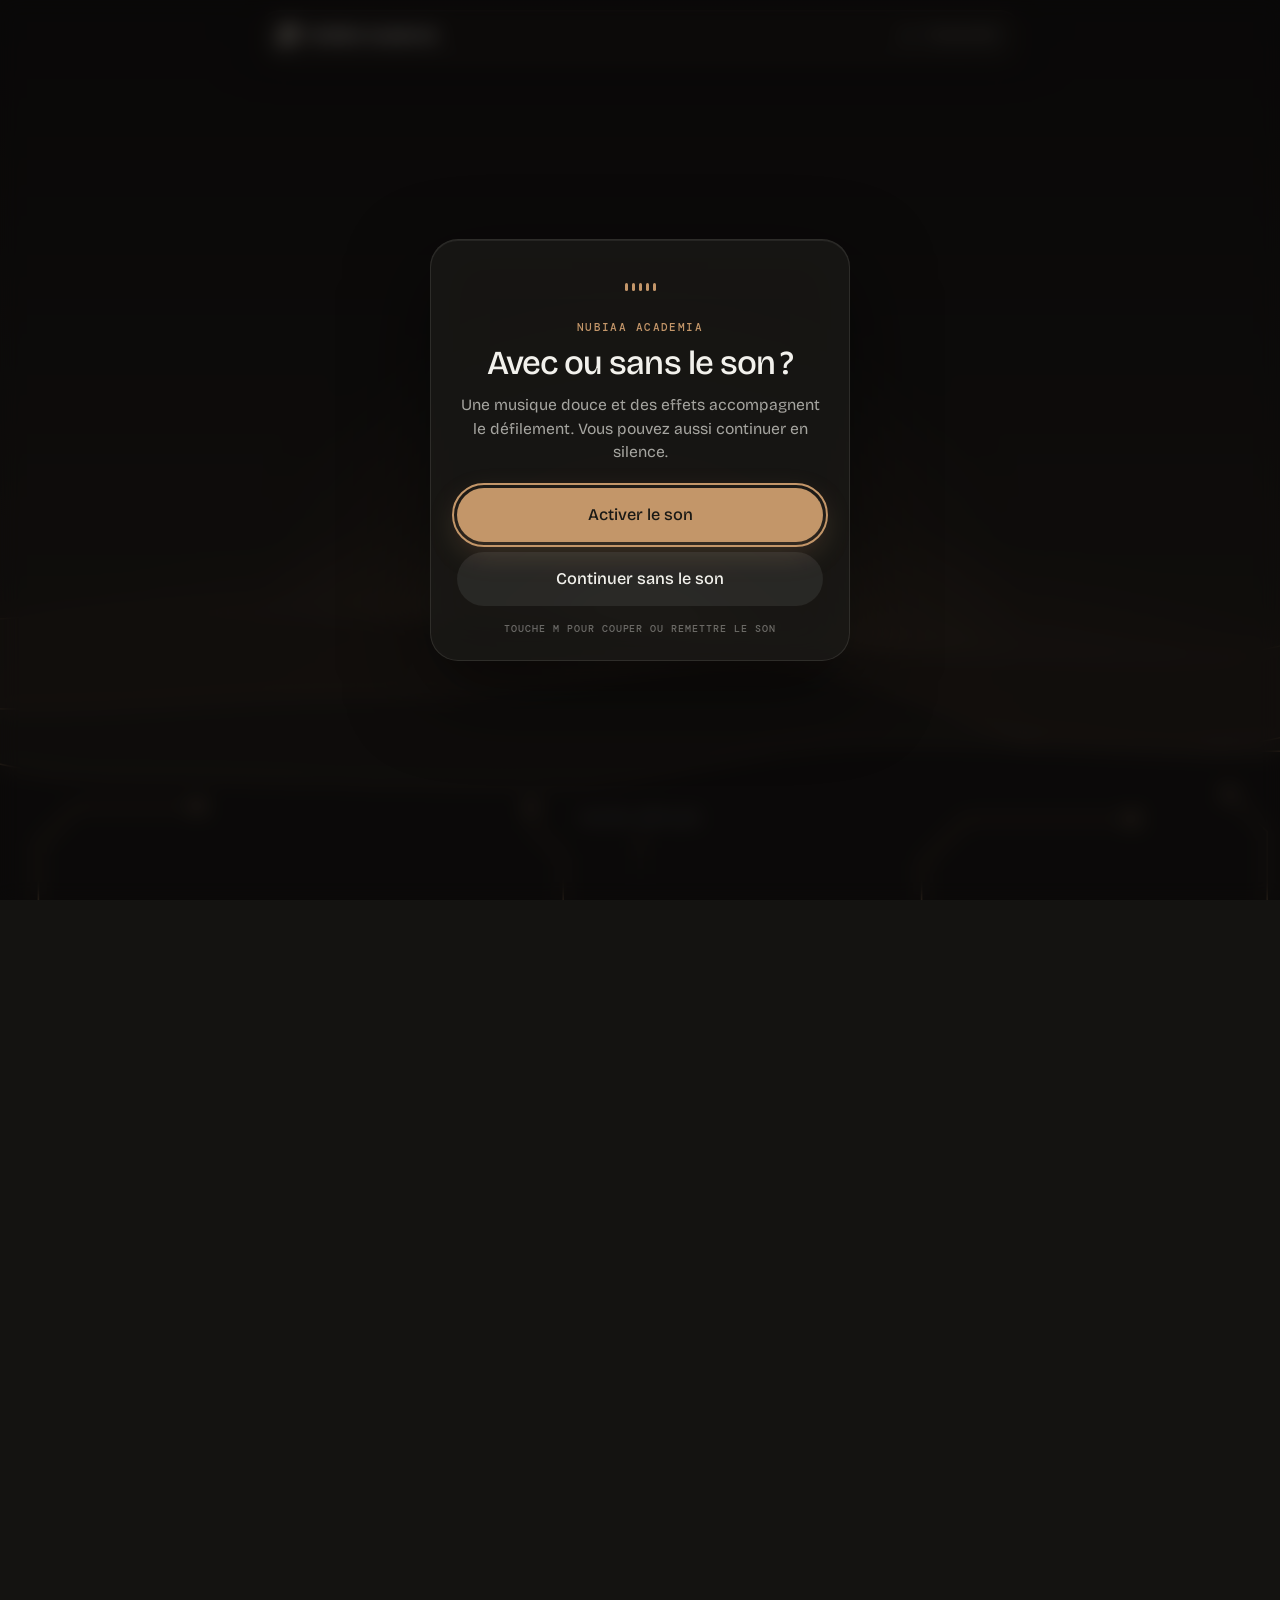
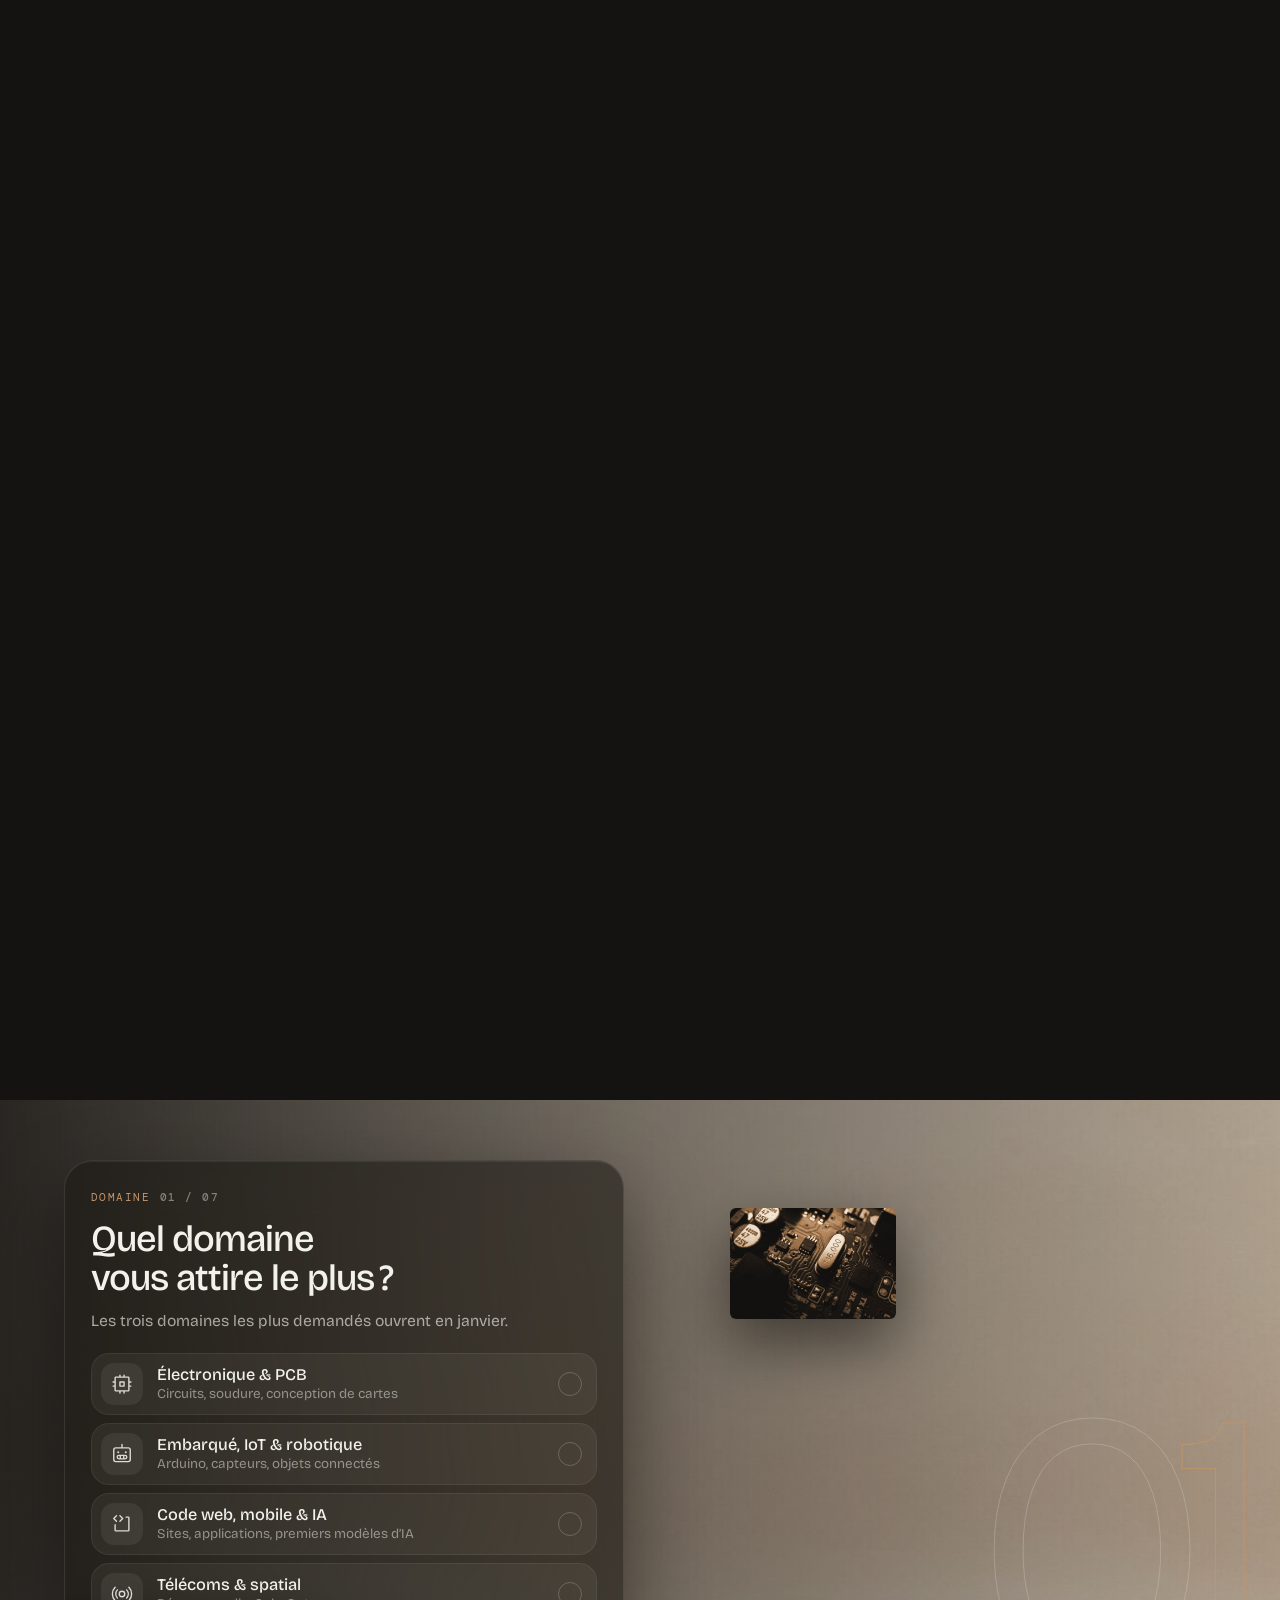
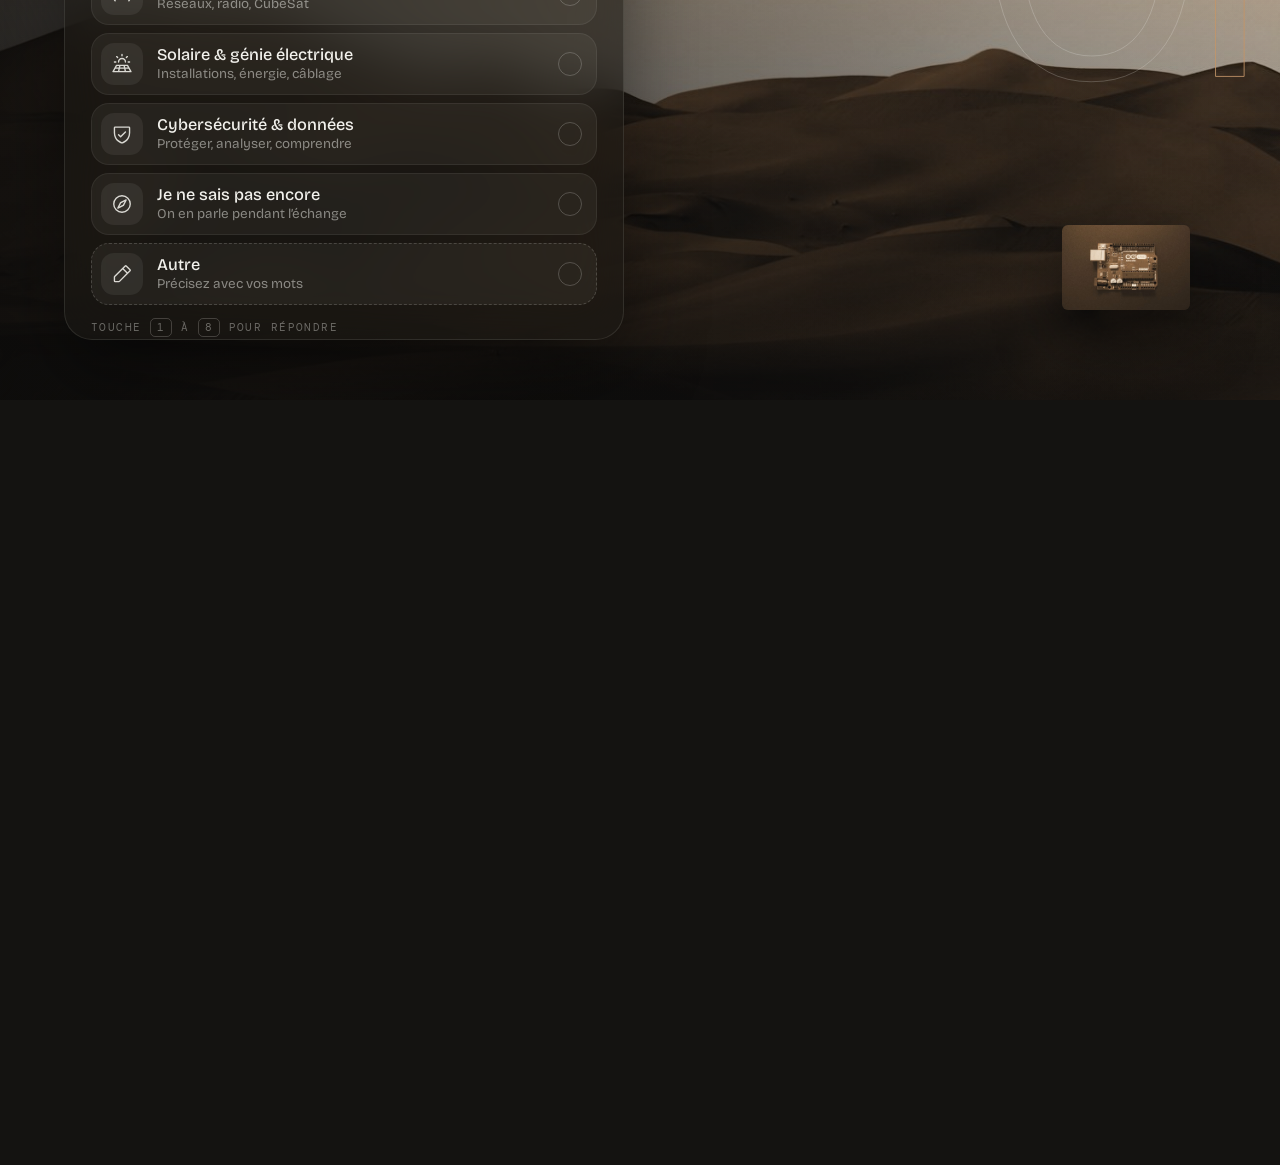
==== index.html @ af468f1f "Site NUBIAA Academia : questionnaire d'inscription et page programme Questionnaire au scroll (7 ques" ====
<!DOCTYPE html>
<html lang="fr">
<head>
  <meta charset="UTF-8">
  <meta name="viewport" content="width=device-width, initial-scale=1.0, viewport-fit=cover">
  <title>NUBIAA Academia · Questionnaire d’inscription</title>
  <meta name="description" content="Sept questions, deux minutes : préparez votre premier échange avec Stella et réservez votre place dans la cohorte pilote de NUBIAA Academia.">
  <meta name="theme-color" content="#141311">
  <link rel="icon" href="favicon.png">
  <link rel="apple-touch-icon" href="apple-touch-icon.png">
  <link rel="preconnect" href="https://fonts.googleapis.com">
  <link rel="preconnect" href="https://fonts.gstatic.com" crossorigin>
  <link href="https://fonts.googleapis.com/css2?family=Bricolage+Grotesque:opsz,wght@12..96,300;12..96,400;12..96,500;12..96,600&family=DM+Mono:wght@400;500&display=swap" rel="stylesheet">
  <link rel="preload" as="image" href="images/hero.jpg">
  <link rel="stylesheet" href="questionnaire.css">
</head>
<body>

  <!-- Barre translucide : marque, avancement -->
  <header class="bar" id="bar">
    <a class="brand" href="#ouverture" data-top aria-label="NUBIAA Academia, revenir au début">
      <img src="images/mark-creme.png" alt="" width="22" height="22">
      <span>NUBIAA Academia</span>
    </a>
    <p class="count mono" id="count" aria-live="polite"></p>
    <div class="bar-right"><a class="bar-link mono" href="presentation.html">Le programme</a></div>
    <div class="progress" role="progressbar" aria-label="Questions répondues" aria-valuemin="0" aria-valuemax="7" aria-valuenow="0"><i id="progressFill"></i></div>
  </header>

  <main id="flow">

    <!-- ─── OUVERTURE : l'image naît entre les mots puis prend tout l'écran ─── -->
    <section class="scene hero" id="ouverture">
      <div class="pin">
        <div class="sky"></div>
        <div class="sun" id="sun"></div>
        <svg class="dune far" id="duneFar" preserveAspectRatio="xMidYMax slice" aria-hidden="true"></svg>
        <svg class="dune mid" id="duneMid" preserveAspectRatio="xMidYMax slice" aria-hidden="true"></svg>
        <svg class="dune near" id="duneNear" preserveAspectRatio="xMidYMax slice" aria-hidden="true"></svg>

        <div class="cloud" id="cloud" aria-hidden="true">
          <figure style="--x:8%;  --y:16%; --w:150px" data-d="0.9"><img src="images/tr-01.jpg" alt=""></figure>
          <figure style="--x:26%; --y:6%;  --w:110px" data-d="1.3"><img src="images/tr-03.jpg" alt=""></figure>
          <figure style="--x:72%; --y:9%;  --w:170px" data-d="0.7"><img src="images/tr-09.jpg" alt=""></figure>
          <figure style="--x:90%; --y:30%; --w:120px" data-d="1.1"><img src="images/fl-05.jpg" alt=""></figure>
          <figure style="--x:4%;  --y:58%; --w:126px" data-d="1.2"><img src="images/fl-07.jpg" alt=""></figure>
          <figure style="--x:20%; --y:78%; --w:176px" data-d="0.8"><img src="images/tr-13.jpg" alt=""></figure>
          <figure style="--x:76%; --y:74%; --w:150px" data-d="1.0"><img src="images/tr-19.jpg" alt=""></figure>
          <figure style="--x:93%; --y:64%; --w:104px" data-d="1.4"><img src="images/tr-11.jpg" alt=""></figure>
        </div>

        <!-- l'image plein écran, découpée au départ à la taille du trou entre les mots -->
        <div class="full" id="full" aria-hidden="true">
          <img src="images/hero.jpg" alt="">
          <div class="full-veil"></div>
        </div>

        <div class="hero-copy" id="heroCopy">
          <p class="kicker mono" id="heroKicker">NUBIAA Academia · Inscriptions · Cohorte pilote 2027</p>
          <h1 class="hero-title">
            <span class="l1" id="heroL1">Votre premier prototype</span>
            <span class="l2"><span class="w" id="heroA">commence</span><span class="hole" id="hole"></span><span class="w" id="heroB">ici.</span></span>
          </h1>
        </div>

        <div class="intro" id="intro">
          <p class="kicker mono">Le questionnaire</p>
          <h2 class="intro-title" id="introTitle">Sept questions, deux minutes.</h2>
          <p class="intro-text" id="introText">Stella lit chaque réponse, puis vous appelle 20 minutes pour préparer votre entrée dans la cohorte. L’échange est gratuit.</p>
          <button class="btn primary" type="button" id="startBtn">Commencer</button>
        </div>

        <p class="cue mono" id="cue"><span>Faites défiler</span><i></i></p>
      </div>
    </section>

    <!-- les scènes du questionnaire sont construites par questionnaire.js -->

  </main>

  <noscript><p class="noscript">Ce questionnaire a besoin de JavaScript. Vous pouvez aussi écrire à Stella sur Instagram : @nubiaa.minds.</p></noscript>

  <script src="sound.js"></script>
  <script src="questionnaire.js"></script>
</body>
</html>
---- questionnaire.css ----
/* ═══════════════════════════════════════════════════════════
   NUBIAA Academia — le questionnaire au scroll
   Chaque scène est épinglée (sticky) ; questionnaire.js lit la
   position de chaque scène et pose les transformations. Ici :
   la mise en page, la matière et les états.
   ═══════════════════════════════════════════════════════════ */

:root {
  --bone: #141311;
  --ink-rgb: 242, 241, 236;
  --ink: #f2f1ec;
  --bronze: #c39669;
  --bronze-rgb: 195, 150, 105;
  --on-bronze: #1a1915;
  --danger: #e59a86;

  --glass: rgba(26, 25, 22, 0.58);
  --glass-edge: rgba(var(--ink-rgb), 0.1);
  --row: rgba(var(--ink-rgb), 0.05);
  --row-hover: rgba(var(--ink-rgb), 0.085);
  --hair: rgba(var(--ink-rgb), 0.1);

  --sans: 'Bricolage Grotesque', system-ui, sans-serif;
  --mono: 'DM Mono', ui-monospace, monospace;
  --gutter: clamp(16px, 5vw, 72px);
  --vh: 1vh;
}
@supports (height: 1svh) { :root { --vh: 1svh; } }

* { box-sizing: border-box; margin: 0; padding: 0; }
html { -webkit-text-size-adjust: 100%; scroll-behavior: auto; }
body {
  background: var(--bone);
  color: var(--ink);
  font-family: var(--sans);
  font-optical-sizing: auto;
  font-size: 1rem;
  line-height: 1.5;
  -webkit-font-smoothing: antialiased;
  overflow-x: clip;
}
button, input { font: inherit; color: inherit; }
button { background: none; border: 0; cursor: pointer; -webkit-tap-highlight-color: transparent; }
a { color: inherit; -webkit-tap-highlight-color: transparent; }
img { display: block; }
.mono, .kicker { font-family: var(--mono); font-size: 0.6875rem; letter-spacing: 0.13em; text-transform: uppercase; }
:focus-visible { outline: 2px solid var(--bronze); outline-offset: 3px; border-radius: 12px; }
.noscript { padding: 120px var(--gutter); }

/* ═══ BARRE ═══ */
.bar {
  position: fixed; z-index: 50;
  top: calc(10px + env(safe-area-inset-top)); left: 50%;
  width: min(760px, calc(100% - 20px));
  transform: translateX(-50%);
  display: grid; grid-template-columns: 1fr auto 1fr; align-items: center;
  padding: 10px 16px 13px;
  border-radius: 20px;
  background: rgba(20, 19, 17, 0.5);
  -webkit-backdrop-filter: blur(22px) saturate(160%);
          backdrop-filter: blur(22px) saturate(160%);
  border: 1px solid var(--glass-edge);
  box-shadow: inset 0 1px 0 rgba(var(--ink-rgb), 0.06), 0 10px 30px rgba(0, 0, 0, 0.25);
}
.brand { display: inline-flex; align-items: center; gap: 9px; text-decoration: none; font-weight: 500; font-size: 0.95rem; letter-spacing: -0.01em; }
.brand img { width: 22px; height: 22px; object-fit: contain; }
.count { color: rgba(var(--ink-rgb), 0.62); min-width: 9ch; text-align: center; }
.count b { color: var(--bronze); font-weight: 500; }
.bar-right { justify-self: end; display: flex; align-items: center; gap: 14px; }
.bar-link { text-decoration: none; color: rgba(var(--ink-rgb), 0.7); padding: 6px 2px; transition: color .2s; }
.bar-link:hover { color: var(--ink); }
.progress { position: absolute; left: 16px; right: 16px; bottom: 6px; height: 2px; border-radius: 2px; overflow: hidden; background: rgba(var(--ink-rgb), 0.08); }
.progress i { position: absolute; inset: 0; background: var(--bronze); transform-origin: left; transform: scaleX(0); }

/* ═══ SCÈNES ═══ */
.scene { position: relative; }
.scene[hidden] { display: none; }
.pin { position: sticky; top: 0; height: calc(100 * var(--vh)); overflow: hidden; }
.hero { height: calc(300 * var(--vh)); }
.q { height: calc(185 * var(--vh)); }
.q.last { height: calc(130 * var(--vh)); }
.done { height: calc(130 * var(--vh)); }

/* ─── Ouverture ─── */
.sky {
  position: absolute; inset: 0;
  background:
    radial-gradient(120% 70% at 50% 100%, rgba(var(--bronze-rgb), 0.18), transparent 62%),
    linear-gradient(180deg, #0b0a09 0%, #12110f 46%, #1f1913 100%);
}
.sun {
  position: absolute; left: 50%; top: 74%;
  width: 70vmax; height: 70vmax; margin: -35vmax 0 0 -35vmax; border-radius: 50%;
  background: radial-gradient(circle, rgba(232, 192, 142, 0.5) 0%, rgba(var(--bronze-rgb), 0.2) 16%, rgba(var(--bronze-rgb), 0.05) 40%, transparent 64%);
  will-change: transform;
}
.dune { position: absolute; left: -10%; width: 120%; bottom: -2px; will-change: transform; }
.dune.far { height: 52%; opacity: 0.9; }
.dune.mid { height: 40%; }
.dune.near { height: 28%; }

.cloud { position: absolute; inset: 0; }
.cloud figure {
  position: absolute; left: var(--x); top: var(--y);
  width: var(--w); margin-left: calc(var(--w) / -2);
  border-radius: 6px; overflow: hidden;
  box-shadow: 0 20px 50px rgba(0, 0, 0, 0.45);
  opacity: 0; will-change: transform, opacity;
}
.cloud img { width: 100%; height: auto; }

.hero-copy {
  position: absolute; inset: 0; z-index: 3;
  display: grid; place-content: center; justify-items: center; text-align: center;
  padding: 0 var(--gutter);
}
.hero-copy .kicker { color: rgba(var(--ink-rgb), 0.7); margin-bottom: 22px; }
.hero-title { font-weight: 400; font-size: clamp(2.6rem, 8.4vw, 7.4rem); line-height: 0.98; letter-spacing: -0.04em; }
.hero-title span { display: block; }
.hero-title .l2 { display: flex; justify-content: center; align-items: center; white-space: nowrap; }
.hero-title .l2 .w { display: inline-block; will-change: transform, opacity; }
.hole { display: inline-block; height: 0.78em; width: 0; margin: 0 0.12em; border-radius: 0.08em; }
/* entrée au chargement sur le bloc entier : ses enfants, eux, suivent le scroll sans transition */
.hero-copy { opacity: 0; transform: translateY(30px); transition: opacity 1s cubic-bezier(.19,1,.22,1) .1s, transform 1.2s cubic-bezier(.19,1,.22,1) .1s; }
.ready .hero-copy { opacity: 1; transform: none; }

.full { position: absolute; inset: 0; z-index: 2; clip-path: inset(50% 50% 50% 50%); will-change: clip-path; }
.full img { position: absolute; inset: 0; width: 100%; height: 100%; object-fit: cover; will-change: transform; }
.full-veil { position: absolute; inset: 0; background: linear-gradient(180deg, rgba(12,11,10,.55) 0%, rgba(12,11,10,.1) 40%, rgba(12,11,10,.75) 100%); opacity: 0; }

.intro {
  position: absolute; z-index: 4; left: var(--gutter); bottom: calc(12 * var(--vh));
  width: min(560px, calc(100% - 2 * var(--gutter)));
  opacity: 0; pointer-events: none;
}
.intro .kicker { color: var(--bronze); margin-bottom: 14px; }
.intro-title { font-weight: 400; font-size: clamp(2.2rem, 6vw, 4.6rem); line-height: 1; letter-spacing: -0.035em; text-wrap: balance; }
.intro-text { margin-top: 16px; font-size: clamp(1rem, 1.4vw, 1.15rem); line-height: 1.5; color: rgba(var(--ink-rgb), 0.8); max-width: 34em; }
.intro .btn { width: auto; margin-top: 26px; padding: 0 34px; }

.cue {
  position: absolute; z-index: 4; left: 50%; bottom: calc(26px + env(safe-area-inset-bottom));
  transform: translateX(-50%);
  display: grid; justify-items: center; gap: 10px; color: rgba(var(--ink-rgb), 0.55);
}
.cue i { position: relative; width: 1px; height: 38px; background: rgba(var(--ink-rgb), 0.18); overflow: hidden; }
.cue i::after { content: ""; position: absolute; left: 0; top: 0; width: 1px; height: 14px; background: var(--bronze); animation: cue 1.8s cubic-bezier(.65,0,.35,1) infinite; }
@keyframes cue { from { transform: translateY(-14px); } to { transform: translateY(38px); } }

/* ─── Une question ─── */
.q .bg { position: absolute; inset: -12% 0; will-change: transform; }
.q .bg img { width: 100%; height: 100%; object-fit: cover; }
.q .veil { position: absolute; inset: 0; background: linear-gradient(90deg, rgba(14,13,12,.88) 0%, rgba(14,13,12,.55) 48%, rgba(14,13,12,.25) 100%), linear-gradient(0deg, rgba(14,13,12,.7), transparent 45%); }
.q .num {
  position: absolute; right: calc(var(--gutter) * 0.6); top: 50%;
  font-size: clamp(9rem, 30vw, 30rem); font-weight: 300; line-height: 0.8; letter-spacing: -0.06em;
  color: transparent; -webkit-text-stroke: 1px rgba(var(--ink-rgb), 0.22);
  transform: translate3d(0, calc(-50% + var(--ny, 0px)), 0);
  opacity: var(--no, 1);
  will-change: transform, opacity; pointer-events: none; user-select: none;
}
.q .num b { font-weight: 300; -webkit-text-stroke: 1px rgba(var(--bronze-rgb), 0.85); }
.q .floats figure {
  position: absolute; border-radius: 6px; overflow: hidden;
  box-shadow: 0 24px 60px rgba(0, 0, 0, 0.5);
  will-change: transform, opacity; pointer-events: none;
}
.q .floats img { width: 100%; height: auto; }
.q .floats figure:nth-child(1) { right: 30%; top: 12%; width: clamp(110px, 13vw, 210px); }
.q .floats figure:nth-child(2) { right: 7%; bottom: 10%; width: clamp(90px, 10vw, 170px); }

.panel {
  position: absolute; z-index: 3;
  left: var(--gutter); top: 50%;
  width: min(560px, calc(100% - 2 * var(--gutter)));
  max-height: calc(100 * var(--vh) - 120px);
  overflow-y: auto; overscroll-behavior: contain; scrollbar-width: none;
  padding: 28px 26px 24px;
  border-radius: 28px;
  background: var(--glass);
  -webkit-backdrop-filter: blur(26px) saturate(150%);
          backdrop-filter: blur(26px) saturate(150%);
  border: 1px solid var(--glass-edge);
  box-shadow: inset 0 1px 0 rgba(var(--ink-rgb), 0.07), 0 30px 80px rgba(0, 0, 0, 0.45);
  --base: -50%;
  transform: translate3d(0, calc(var(--base) + var(--py, 0px)), 0);
  opacity: var(--po, 1);
  will-change: transform, opacity;
}
.panel::-webkit-scrollbar { display: none; }
.panel .kicker { display: flex; gap: 10px; color: var(--bronze); margin-bottom: 14px; }
.panel .kicker b { font-weight: 500; color: rgba(var(--ink-rgb), 0.45); }
.panel .title { font-weight: 500; font-size: clamp(1.6rem, 3.1vw, 2.3rem); line-height: 1.08; letter-spacing: -0.028em; text-wrap: balance; }
.title .wd { display: inline-block; will-change: transform, opacity; }
.panel .note { margin-top: 10px; color: rgba(var(--ink-rgb), 0.64); font-size: 0.98rem; line-height: 1.5; text-wrap: pretty; }
.hint { margin-top: 14px; color: rgba(var(--ink-rgb), 0.38); }
.hint kbd { font-family: var(--mono); font-size: 0.66rem; padding: 2px 6px; border-radius: 5px; border: 1px solid rgba(var(--ink-rgb), 0.2); }

/* ─── Options ─── */
.options { list-style: none; display: grid; gap: 8px; margin-top: 20px; }
.options li { will-change: transform, opacity; }
.opt {
  width: 100%; min-height: 60px;
  display: grid; grid-template-columns: auto 1fr 24px; align-items: center; gap: 14px;
  padding: 9px 14px 9px 9px;
  border-radius: 18px;
  background: var(--row);
  border: 1px solid rgba(var(--ink-rgb), 0.07);
  text-align: left;
  transition: background-color .18s, border-color .18s, transform .1s ease-out;
}
.opt.no-icon { grid-template-columns: 1fr 24px; padding-left: 18px; }
.opt:hover { background: var(--row-hover); }
.opt:active { transform: scale(0.975); }
.opt .ico { width: 42px; height: 42px; border-radius: 13px; display: grid; place-items: center; background: rgba(var(--ink-rgb), 0.07); color: rgba(var(--ink-rgb), 0.88); transition: background-color .2s, color .2s; }
.opt .ico svg { width: 22px; height: 22px; }
.opt .lab { display: grid; gap: 1px; min-width: 0; }
.opt .lab strong { font-weight: 500; font-size: 1.02rem; line-height: 1.25; }
.opt .lab small { font-size: 0.84rem; color: rgba(var(--ink-rgb), 0.5); line-height: 1.3; }
.opt .tick { width: 24px; height: 24px; border-radius: 50%; border: 1.5px solid rgba(var(--ink-rgb), 0.22); display: grid; place-items: center; transition: background-color .18s, border-color .18s; }
.opt .tick svg { width: 14px; height: 14px; color: var(--on-bronze); opacity: 0; transform: scale(.4); transition: opacity .16s, transform .22s cubic-bezier(.2, 1.4, .4, 1); }
.opt[aria-checked="true"] { background: rgba(var(--bronze-rgb), 0.15); border-color: rgba(var(--bronze-rgb), 0.6); }
.opt[aria-checked="true"] .ico { background: var(--bronze); color: var(--on-bronze); }
.opt[aria-checked="true"] .tick { background: var(--bronze); border-color: var(--bronze); }
.opt[aria-checked="true"] .tick svg { opacity: 1; transform: none; }

.opt[data-other] { border-style: dashed; border-color: rgba(var(--ink-rgb), 0.18); }
.opt[data-other][aria-checked="true"] { border-style: solid; }
.other { display: grid; gap: 10px; margin-top: 12px; }
.other[hidden] { display: none; }
.link-btn {
  display: inline-flex; align-items: center; gap: 8px; margin-top: 14px;
  font-size: 0.9rem; color: rgba(var(--ink-rgb), 0.7);
  text-decoration: underline; text-decoration-color: rgba(var(--ink-rgb), 0.25); text-underline-offset: 4px;
}
.link-btn:hover { color: var(--ink); }
.link-btn svg { width: 16px; height: 16px; color: var(--bronze); }

/* ─── Boutons ─── */
.btn {
  display: inline-flex; align-items: center; justify-content: center; gap: 10px;
  width: 100%; min-height: 56px; padding: 0 24px;
  border-radius: 999px;
  font-weight: 500; font-size: 1.04rem;
  text-decoration: none;
  transition: transform .1s ease-out, background-color .2s, opacity .2s;
}
.btn svg { width: 18px; height: 18px; }
.btn.primary { background: var(--bronze); color: var(--on-bronze); box-shadow: 0 10px 30px rgba(var(--bronze-rgb), 0.24); }
.btn.primary:hover { background: #cda47a; }
.btn.ghost { background: rgba(var(--ink-rgb), 0.08); color: var(--ink); }
.btn.ghost:hover { background: rgba(var(--ink-rgb), 0.12); }
.btn:active { transform: scale(0.97); }
.btn[disabled] { opacity: 0.38; cursor: default; box-shadow: none; }
.btn[disabled]:active { transform: none; }
.actions { display: grid; gap: 10px; margin-top: 22px; }

/* ─── Champs ─── */
.fields { display: grid; gap: 10px; margin-top: 20px; }
.field { position: relative; display: block; }
.field input {
  width: 100%; height: 60px; padding: 23px 16px 7px;
  border-radius: 16px; background: rgba(var(--ink-rgb), 0.06); border: 1px solid rgba(var(--ink-rgb), 0.11);
  font-size: 1.02rem; outline: none; transition: border-color .18s, background-color .18s;
}
.field input:focus { border-color: rgba(var(--bronze-rgb), 0.75); background: rgba(var(--ink-rgb), 0.08); }
.field .lbl { position: absolute; left: 17px; top: 19px; color: rgba(var(--ink-rgb), 0.5); pointer-events: none; transform-origin: left top; transition: transform .2s cubic-bezier(.2,.8,.2,1), color .2s; }
.field input:focus + .lbl, .field input:not(:placeholder-shown) + .lbl { transform: translateY(-11px) scale(0.76); color: rgba(var(--ink-rgb), 0.62); }
.field.has-prefix > input { padding-left: 74px; }
.field.has-prefix .lbl { left: 75px; }
.field .prefix { position: absolute; left: 8px; top: 8px; bottom: 8px; width: 58px; display: grid; place-items: center; border-radius: 11px; background: rgba(var(--ink-rgb), 0.08); }
.field .prefix input { all: unset; width: 100%; text-align: center; font-family: var(--mono); font-size: 0.86rem; }
.field.invalid input { border-color: rgba(229, 154, 134, 0.7); }
.err { font-size: 0.82rem; color: var(--danger); padding-left: 4px; }
.err:empty { display: none; }
.legal { margin-top: 12px; font-size: 0.8rem; color: rgba(var(--ink-rgb), 0.48); line-height: 1.45; }
.minor { display: flex; gap: 10px; padding: 12px 14px; border-radius: 14px; background: rgba(var(--bronze-rgb), 0.12); color: rgba(var(--ink-rgb), 0.85); font-size: 0.88rem; line-height: 1.45; }
.minor[hidden] { display: none; }
.minor svg { flex: none; width: 18px; height: 18px; color: var(--bronze); margin-top: 1px; }

/* ─── Créneau ─── */
.days { display: flex; gap: 8px; margin: 20px -26px 0; padding: 2px 26px 4px; overflow-x: auto; scroll-snap-type: x mandatory; scrollbar-width: none; }
.days::-webkit-scrollbar { display: none; }
.day { flex: none; scroll-snap-align: start; width: 72px; padding: 11px 0 12px; border-radius: 18px; display: grid; gap: 2px; justify-items: center; background: var(--row); border: 1px solid rgba(var(--ink-rgb), 0.07); transition: background-color .18s, border-color .18s, transform .1s ease-out; }
.day small { font-family: var(--mono); font-size: 0.64rem; letter-spacing: 0.1em; text-transform: uppercase; color: rgba(var(--ink-rgb), 0.5); }
.day strong { font-size: 1.4rem; font-weight: 500; line-height: 1.1; letter-spacing: -0.02em; }
.times { display: grid; grid-template-columns: repeat(3, 1fr); gap: 8px; margin-top: 10px; }
.time { height: 52px; border-radius: 16px; background: var(--row); border: 1px solid rgba(var(--ink-rgb), 0.07); font-family: var(--mono); font-size: 0.95rem; transition: background-color .18s, border-color .18s, transform .1s ease-out; }
.day:active, .time:active { transform: scale(0.96); }
.day[aria-checked="true"], .time[aria-checked="true"] { background: var(--bronze); border-color: var(--bronze); color: var(--on-bronze); }
.day[aria-checked="true"] small { color: rgba(26, 25, 21, 0.7); }
.tz { margin-top: 10px; font-size: 0.82rem; color: rgba(var(--ink-rgb), 0.5); }

/* ─── Fin ─── */
.done .pin { display: grid; place-items: center; padding: 96px var(--gutter) 40px; }
.done .bg { position: absolute; inset: -12% 0; will-change: transform; }
.done .bg img { width: 100%; height: 100%; object-fit: cover; }
.done .veil { position: absolute; inset: 0; background: radial-gradient(90% 80% at 50% 50%, rgba(14,13,12,.55), rgba(14,13,12,.92)); }
.done .panel { position: relative; left: auto; top: auto; width: min(620px, 100%); --base: 0%; }
.done-mark { width: 60px; height: 60px; border-radius: 50%; display: grid; place-items: center; background: var(--bronze); margin-bottom: 20px; }
.done-mark svg { width: 28px; height: 28px; }
.done-mark path { fill: none; stroke: var(--on-bronze); stroke-width: 3; stroke-linecap: round; stroke-linejoin: round; stroke-dasharray: 40; stroke-dashoffset: 40; }
.done.drawn .done-mark path { transition: stroke-dashoffset .6s .2s cubic-bezier(.65, 0, .35, 1); stroke-dashoffset: 0; }
.when { margin-top: 18px; padding: 15px 18px; border-radius: 18px; background: rgba(var(--bronze-rgb), 0.13); border: 1px solid rgba(var(--bronze-rgb), 0.38); }
.when strong { display: block; font-size: 1.18rem; font-weight: 500; letter-spacing: -0.01em; }
.when span { font-size: 0.9rem; color: rgba(var(--ink-rgb), 0.66); }
.next { list-style: none; margin-top: 18px; }
.next li { display: grid; grid-template-columns: 28px 1fr; gap: 10px; padding: 10px 0; border-top: 1px solid var(--hair); font-size: 0.93rem; color: rgba(var(--ink-rgb), 0.78); }
.next li i { width: 22px; height: 22px; border-radius: 50%; border: 1.5px solid rgba(var(--ink-rgb), 0.25); display: grid; place-items: center; font-style: normal; font-family: var(--mono); font-size: 0.62rem; color: rgba(var(--ink-rgb), 0.6); margin-top: 1px; }
.next li.ok i { background: var(--bronze); border-color: var(--bronze); color: var(--on-bronze); }
.next li b { font-weight: 500; color: var(--ink); }
.recap { margin-top: 14px; font-size: 0.86rem; color: rgba(var(--ink-rgb), 0.55); line-height: 1.55; }
.recap b { font-weight: 500; color: rgba(var(--ink-rgb), 0.85); }
.done .actions { grid-template-columns: 1fr 1fr; }
.done .actions .btn.primary { grid-column: 1 / -1; }

/* ─── Logo final ─── */
.outro { height: calc(100 * var(--vh)); }
.outro .pin { display: grid; place-items: center; background: radial-gradient(70% 60% at 50% 55%, rgba(var(--bronze-rgb), 0.14), transparent 70%), var(--bone); }
.outro-in { display: grid; justify-items: center; gap: 34px; width: min(1100px, 86vw); will-change: transform, opacity; }
.outro-in img { width: 100%; height: auto; }
.outro-in p { color: rgba(var(--ink-rgb), 0.55); }
.rm .outro-in { opacity: 1 !important; transform: none !important; }

/* ═══ MOBILE ═══ */
@media (max-width: 760px) {
  .bar { grid-template-columns: 1fr auto auto; column-gap: 10px; padding: 10px 14px 13px; }
  .bar-link { display: none; }
  .q .veil { background: linear-gradient(0deg, rgba(14,13,12,.92) 0%, rgba(14,13,12,.7) 55%, rgba(14,13,12,.35) 100%); }
  .q .num { top: 15%; right: 8px; font-size: 42vw; }
  .q .floats figure:nth-child(1) { right: auto; left: 6%; top: 11%; width: 92px; }
  .q .floats figure:nth-child(2) { right: 6%; bottom: auto; top: 24%; width: 74px; }
  .panel { left: 12px; right: 12px; width: auto; top: auto; bottom: calc(12px + env(safe-area-inset-bottom)); max-height: calc(100 * var(--vh) - 100px); padding: 24px 18px 18px; border-radius: 24px; --base: 0%; }
  .days { margin: 20px -18px 0; padding: 2px 18px 4px; }
  .opt .lab small { display: none; }
  .opt { min-height: 56px; gap: 12px; }
  .opt .ico { width: 38px; height: 38px; border-radius: 12px; }
  .hint { display: none; }
  .intro { bottom: calc(10 * var(--vh)); }
  .cloud figure { width: calc(var(--w) * 0.55); margin-left: calc(var(--w) * -0.275); }
  .done .actions { grid-template-columns: 1fr; }
  .done .panel { right: auto; bottom: auto; }
  .done .pin { padding: 84px 12px 20px; }
}

/* ═══ ACCESSIBILITÉ ═══ */
@media (prefers-reduced-transparency: reduce) {
  .bar, .panel { background: #1c1b18; -webkit-backdrop-filter: none; backdrop-filter: none; }
}
@media (prefers-contrast: more) {
  .panel, .bar { background: #151412; border-color: rgba(var(--ink-rgb), 0.4); }
  .opt { border-color: rgba(var(--ink-rgb), 0.35); }
}

/* Mouvement réduit : tout est posé, rien ne suit le scroll */
.rm .hero-copy, .rm .cloud, .rm .cue { display: none; }
.rm .full { clip-path: none !important; }
.rm .full img, .rm .q .bg, .rm .done .bg, .rm .floats figure, .rm .options li, .rm .title .wd, .rm .fields > *, .rm .days, .rm .times, .rm .tz, .rm .panel > .actions { transform: none !important; opacity: 1 !important; }
.rm .full-veil, .rm .intro { opacity: 1 !important; transform: none !important; pointer-events: auto !important; }
.rm .panel { --py: 0px !important; --po: 1 !important; pointer-events: auto !important; }
.rm .num { --ny: 0px !important; --no: 1 !important; }
.rm .hero { height: calc(100 * var(--vh)); }
.rm .q { height: auto; min-height: calc(100 * var(--vh)); }
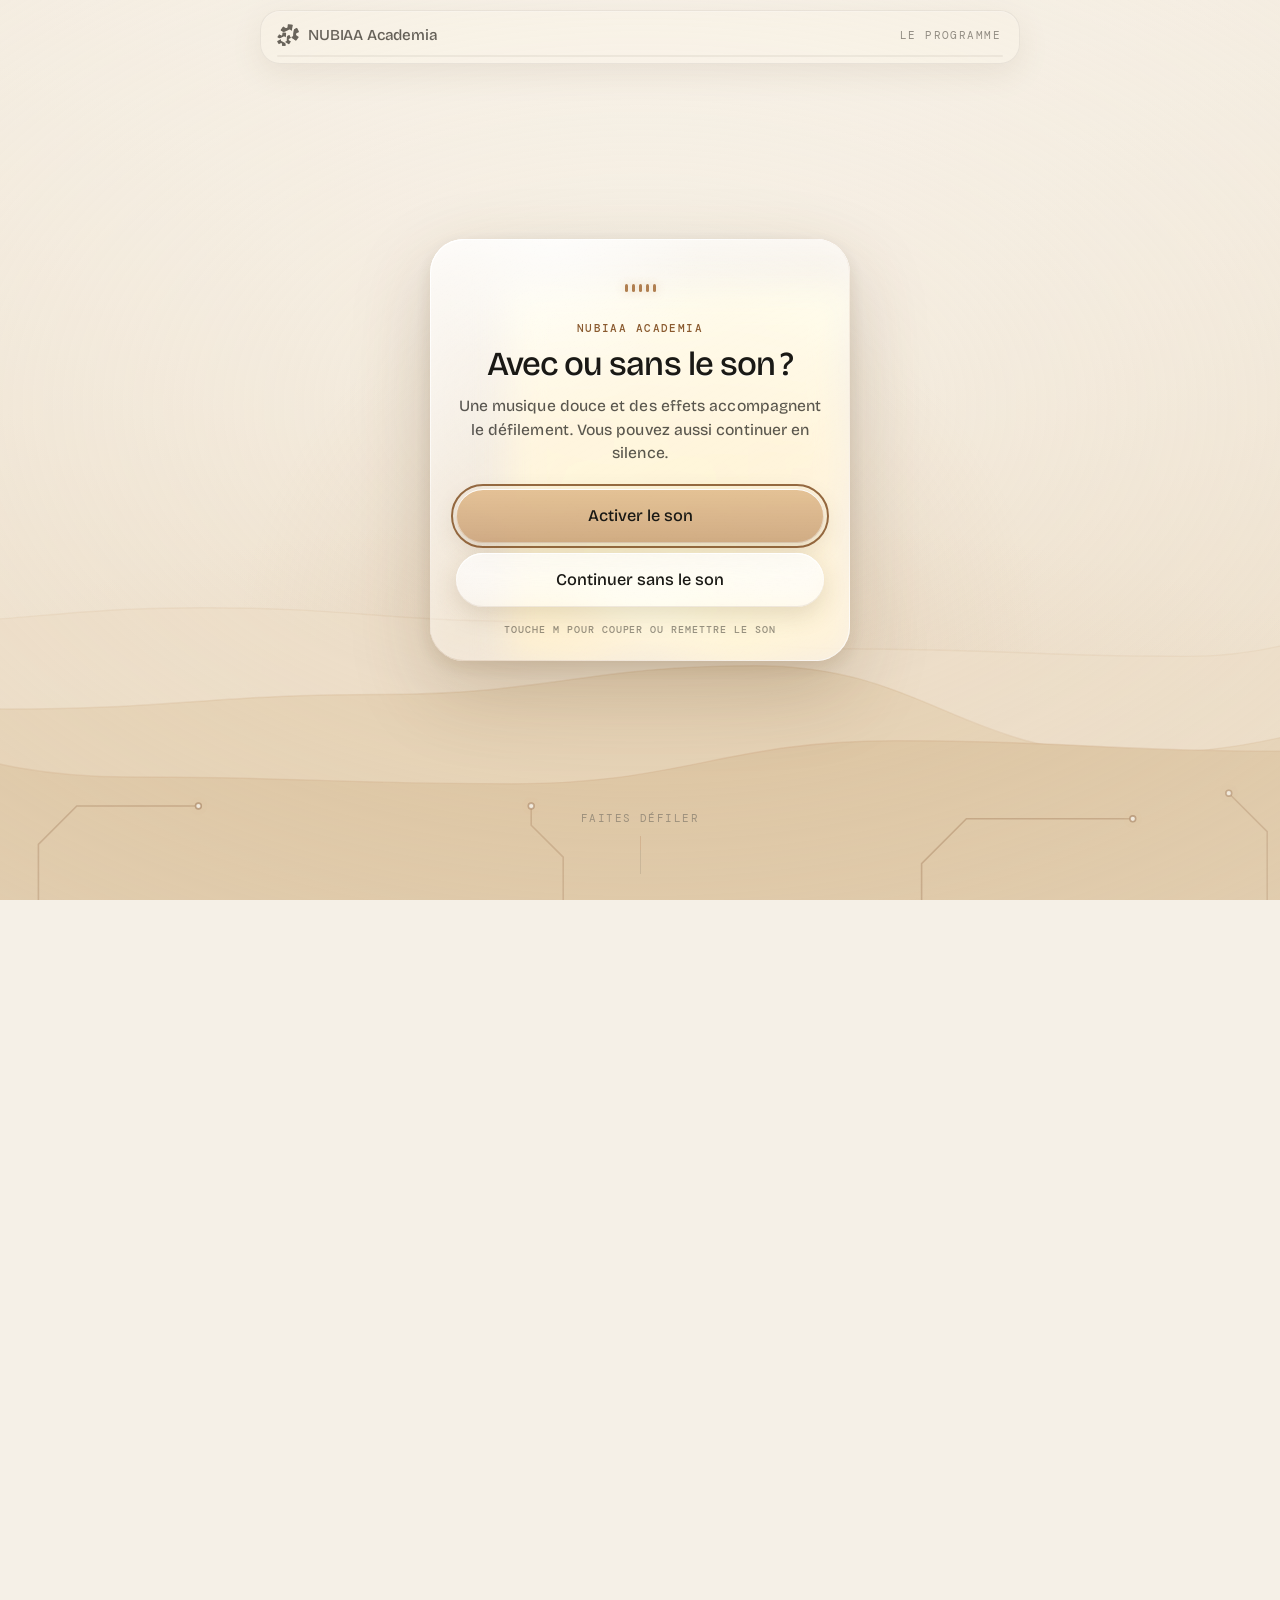
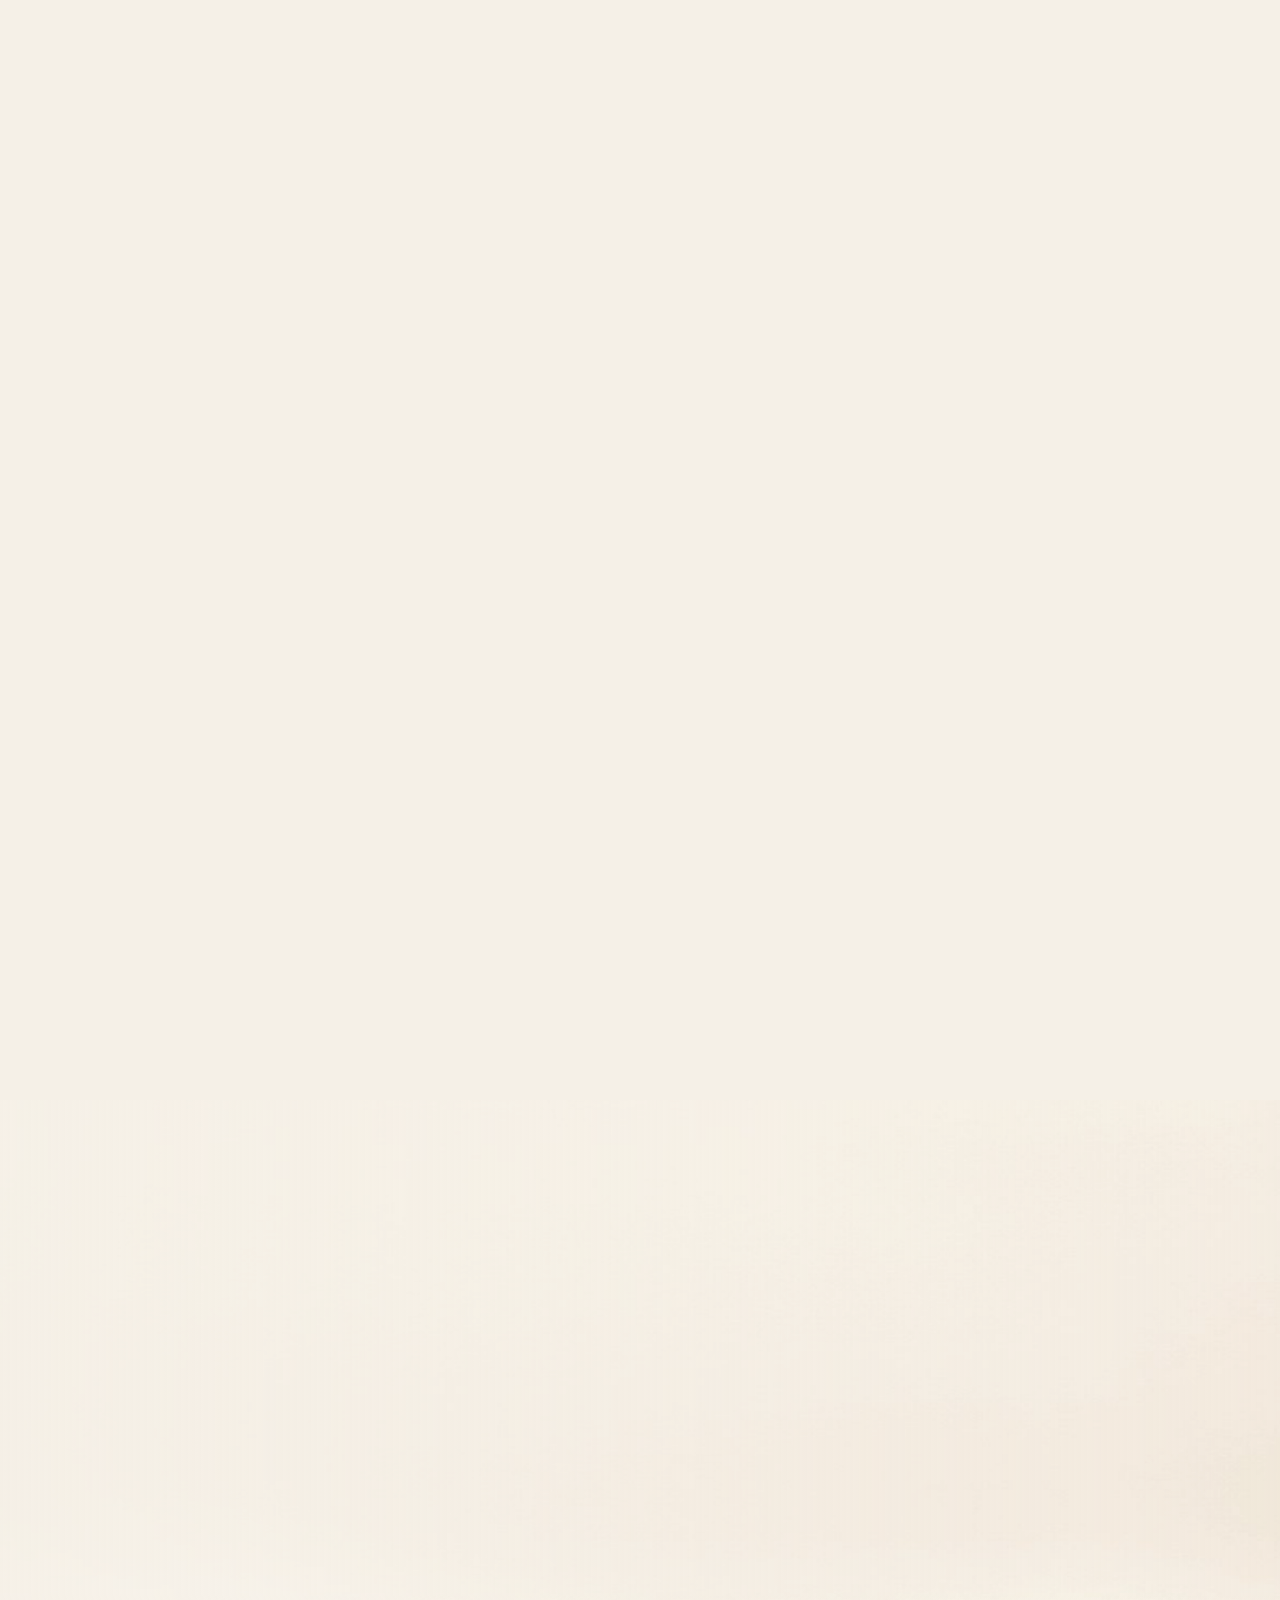
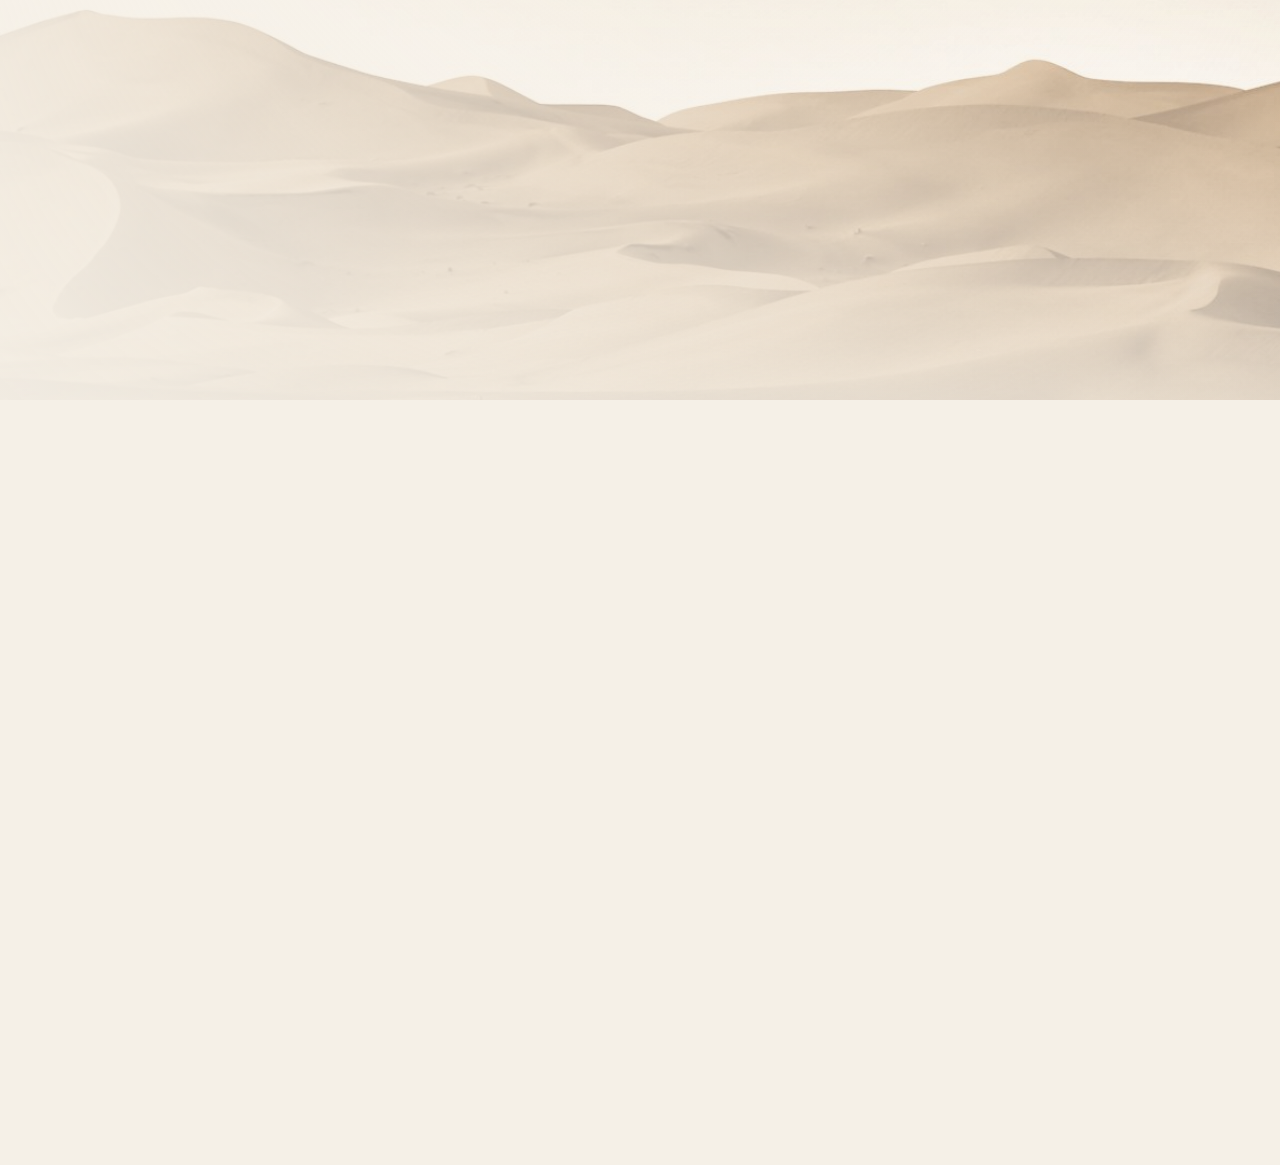
==== commit a8173e37: "Deux thèmes, clair et sombre, qui suivent le réglage du téléphone Co-Authored-By: Claude Opus 5.5 <n" ====
--- a/index.html
+++ b/index.html
@@ -2,11 +2,15 @@
 <html lang="fr">
 <head>
   <meta charset="UTF-8">
+  <script src="theme.js"></script>
   <meta name="viewport" content="width=device-width, initial-scale=1.0, viewport-fit=cover">
   <title>NUBIAA Academia · Questionnaire d’inscription</title>
   <meta name="description" content="Sept questions, deux minutes : préparez votre premier échange avec Stella et réservez votre place dans la cohorte pilote de NUBIAA Academia.">
-  <meta name="theme-color" content="#141311">
-  <link rel="icon" href="favicon.png">
+  <meta name="theme-color" content="#141311" media="(prefers-color-scheme: dark)">
+  <meta name="theme-color" content="#f5f0e7" media="(prefers-color-scheme: light)">
+  <meta name="color-scheme" content="dark light">
+  <link rel="icon" href="favicon.png" media="(prefers-color-scheme: dark)">
+  <link rel="icon" href="favicon-clair.png" media="(prefers-color-scheme: light)">
   <link rel="apple-touch-icon" href="apple-touch-icon.png">
   <link rel="preconnect" href="https://fonts.googleapis.com">
   <link rel="preconnect" href="https://fonts.gstatic.com" crossorigin>
@@ -19,7 +23,7 @@
   <!-- Barre translucide : marque, avancement -->
   <header class="bar" id="bar">
     <a class="brand" href="#ouverture" data-top aria-label="NUBIAA Academia, revenir au début">
-      <img src="images/mark-creme.png" alt="" width="22" height="22">
+      <img src="images/mark.png" alt="" width="22" height="22">
       <span>NUBIAA Academia</span>
     </a>
     <p class="count mono" id="count" aria-live="polite"></p>
--- a/questionnaire.css
+++ b/questionnaire.css
@@ -6,16 +6,21 @@
    ═══════════════════════════════════════════════════════════ */
 
 :root {
-  --bone: #141311;
-  --ink-rgb: 242, 241, 236;
-  --ink: #f2f1ec;
+  /* thème clair : toile crème, texte encre, accent bronze */
+  --bone: #f5f0e7;
+  --ink-rgb: 26, 25, 21;
+  --ink: #1a1915;
   --bronze: #c39669;
   --bronze-rgb: 195, 150, 105;
+  --bronze-text: #8a5a2f;          /* le bronze assez foncé pour du texte sur fond clair */
   --on-bronze: #1a1915;
-  --danger: #e59a86;
-
-  --glass: rgba(26, 25, 22, 0.58);
+  --danger: #b0472f;
+
+  --glass: rgba(255, 252, 246, 0.66);
   --glass-edge: rgba(var(--ink-rgb), 0.1);
+  /* les dunes de l'ouverture et leurs pistes de circuit */
+  --dune-far: #ecdcc4; --dune-mid: #e2cba9; --dune-near: #d6b98f;
+  --trace-rgb: 138, 90, 47;
   --row: rgba(var(--ink-rgb), 0.05);
   --row-hover: rgba(var(--ink-rgb), 0.085);
   --hair: rgba(var(--ink-rgb), 0.1);
@@ -56,16 +61,16 @@
   display: grid; grid-template-columns: 1fr auto 1fr; align-items: center;
   padding: 10px 16px 13px;
   border-radius: 20px;
-  background: rgba(20, 19, 17, 0.5);
+  background: rgba(255, 252, 246, 0.62);
   -webkit-backdrop-filter: blur(22px) saturate(160%);
           backdrop-filter: blur(22px) saturate(160%);
   border: 1px solid var(--glass-edge);
-  box-shadow: inset 0 1px 0 rgba(var(--ink-rgb), 0.06), 0 10px 30px rgba(0, 0, 0, 0.25);
+  box-shadow: inset 0 1px 0 rgba(255, 255, 255, 0.7), 0 10px 30px rgba(90, 62, 34, 0.12);
 }
 .brand { display: inline-flex; align-items: center; gap: 9px; text-decoration: none; font-weight: 500; font-size: 0.95rem; letter-spacing: -0.01em; }
 .brand img { width: 22px; height: 22px; object-fit: contain; }
 .count { color: rgba(var(--ink-rgb), 0.62); min-width: 9ch; text-align: center; }
-.count b { color: var(--bronze); font-weight: 500; }
+.count b { color: var(--bronze-text); font-weight: 500; }
 .bar-right { justify-self: end; display: flex; align-items: center; gap: 14px; }
 .bar-link { text-decoration: none; color: rgba(var(--ink-rgb), 0.7); padding: 6px 2px; transition: color .2s; }
 .bar-link:hover { color: var(--ink); }
@@ -85,13 +90,13 @@
 .sky {
   position: absolute; inset: 0;
   background:
-    radial-gradient(120% 70% at 50% 100%, rgba(var(--bronze-rgb), 0.18), transparent 62%),
-    linear-gradient(180deg, #0b0a09 0%, #12110f 46%, #1f1913 100%);
+    radial-gradient(120% 70% at 50% 100%, rgba(var(--bronze-rgb), 0.22), transparent 62%),
+    linear-gradient(180deg, #fbf8f2 0%, #f4ebdd 46%, #ead8bf 100%);
 }
 .sun {
   position: absolute; left: 50%; top: 74%;
   width: 70vmax; height: 70vmax; margin: -35vmax 0 0 -35vmax; border-radius: 50%;
-  background: radial-gradient(circle, rgba(232, 192, 142, 0.5) 0%, rgba(var(--bronze-rgb), 0.2) 16%, rgba(var(--bronze-rgb), 0.05) 40%, transparent 64%);
+  background: radial-gradient(circle, rgba(255, 251, 242, 0.95) 0%, rgba(255, 236, 205, 0.55) 16%, rgba(var(--bronze-rgb), 0.08) 40%, transparent 64%);
   will-change: transform;
 }
 .dune { position: absolute; left: -10%; width: 120%; bottom: -2px; will-change: transform; }
@@ -104,7 +109,7 @@
   position: absolute; left: var(--x); top: var(--y);
   width: var(--w); margin-left: calc(var(--w) / -2);
   border-radius: 6px; overflow: hidden;
-  box-shadow: 0 20px 50px rgba(0, 0, 0, 0.45);
+  box-shadow: 0 20px 50px rgba(90, 62, 34, 0.22);
   opacity: 0; will-change: transform, opacity;
 }
 .cloud img { width: 100%; height: auto; }
@@ -126,14 +131,14 @@
 
 .full { position: absolute; inset: 0; z-index: 2; clip-path: inset(50% 50% 50% 50%); will-change: clip-path; }
 .full img { position: absolute; inset: 0; width: 100%; height: 100%; object-fit: cover; will-change: transform; }
-.full-veil { position: absolute; inset: 0; background: linear-gradient(180deg, rgba(12,11,10,.55) 0%, rgba(12,11,10,.1) 40%, rgba(12,11,10,.75) 100%); opacity: 0; }
+.full-veil { position: absolute; inset: 0; background: linear-gradient(180deg, rgba(248,243,235,.55) 0%, rgba(248,243,235,.08) 40%, rgba(248,243,235,.9) 100%); opacity: 0; }
 
 .intro {
   position: absolute; z-index: 4; left: var(--gutter); bottom: calc(12 * var(--vh));
   width: min(560px, calc(100% - 2 * var(--gutter)));
   opacity: 0; pointer-events: none;
 }
-.intro .kicker { color: var(--bronze); margin-bottom: 14px; }
+.intro .kicker { color: var(--bronze-text); margin-bottom: 14px; }
 .intro-title { font-weight: 400; font-size: clamp(2.2rem, 6vw, 4.6rem); line-height: 1; letter-spacing: -0.035em; text-wrap: balance; }
 .intro-text { margin-top: 16px; font-size: clamp(1rem, 1.4vw, 1.15rem); line-height: 1.5; color: rgba(var(--ink-rgb), 0.8); max-width: 34em; }
 .intro .btn { width: auto; margin-top: 26px; padding: 0 34px; }
@@ -150,7 +155,7 @@
 /* ─── Une question ─── */
 .q .bg { position: absolute; inset: -12% 0; will-change: transform; }
 .q .bg img { width: 100%; height: 100%; object-fit: cover; }
-.q .veil { position: absolute; inset: 0; background: linear-gradient(90deg, rgba(14,13,12,.88) 0%, rgba(14,13,12,.55) 48%, rgba(14,13,12,.25) 100%), linear-gradient(0deg, rgba(14,13,12,.7), transparent 45%); }
+.q .veil { position: absolute; inset: 0; background: linear-gradient(90deg, rgba(245,240,231,.9) 0%, rgba(245,240,231,.55) 48%, rgba(245,240,231,.15) 100%), linear-gradient(0deg, rgba(245,240,231,.7), transparent 45%); }
 .q .num {
   position: absolute; right: calc(var(--gutter) * 0.6); top: 50%;
   font-size: clamp(9rem, 30vw, 30rem); font-weight: 300; line-height: 0.8; letter-spacing: -0.06em;
@@ -162,7 +167,7 @@
 .q .num b { font-weight: 300; -webkit-text-stroke: 1px rgba(var(--bronze-rgb), 0.85); }
 .q .floats figure {
   position: absolute; border-radius: 6px; overflow: hidden;
-  box-shadow: 0 24px 60px rgba(0, 0, 0, 0.5);
+  box-shadow: 0 24px 60px rgba(90, 62, 34, 0.24);
   will-change: transform, opacity; pointer-events: none;
 }
 .q .floats img { width: 100%; height: auto; }
@@ -181,14 +186,14 @@
   -webkit-backdrop-filter: blur(26px) saturate(150%);
           backdrop-filter: blur(26px) saturate(150%);
   border: 1px solid var(--glass-edge);
-  box-shadow: inset 0 1px 0 rgba(var(--ink-rgb), 0.07), 0 30px 80px rgba(0, 0, 0, 0.45);
+  box-shadow: inset 0 1px 0 rgba(255, 255, 255, 0.8), 0 30px 80px rgba(90, 62, 34, 0.18);
   --base: -50%;
   transform: translate3d(0, calc(var(--base) + var(--py, 0px)), 0);
   opacity: var(--po, 1);
   will-change: transform, opacity;
 }
 .panel::-webkit-scrollbar { display: none; }
-.panel .kicker { display: flex; gap: 10px; color: var(--bronze); margin-bottom: 14px; }
+.panel .kicker { display: flex; gap: 10px; color: var(--bronze-text); margin-bottom: 14px; }
 .panel .kicker b { font-weight: 500; color: rgba(var(--ink-rgb), 0.45); }
 .panel .title { font-weight: 500; font-size: clamp(1.6rem, 3.1vw, 2.3rem); line-height: 1.08; letter-spacing: -0.028em; text-wrap: balance; }
 .title .wd { display: inline-block; will-change: transform, opacity; }
@@ -234,7 +239,7 @@
   text-decoration: underline; text-decoration-color: rgba(var(--ink-rgb), 0.25); text-underline-offset: 4px;
 }
 .link-btn:hover { color: var(--ink); }
-.link-btn svg { width: 16px; height: 16px; color: var(--bronze); }
+.link-btn svg { width: 16px; height: 16px; color: var(--bronze-text); }
 
 /* ─── Boutons ─── */
 .btn {
@@ -247,7 +252,7 @@
 }
 .btn svg { width: 18px; height: 18px; }
 .btn.primary { background: var(--bronze); color: var(--on-bronze); box-shadow: 0 10px 30px rgba(var(--bronze-rgb), 0.24); }
-.btn.primary:hover { background: #cda47a; }
+.btn.primary:hover { background: #b8895c; }
 .btn.ghost { background: rgba(var(--ink-rgb), 0.08); color: var(--ink); }
 .btn.ghost:hover { background: rgba(var(--ink-rgb), 0.12); }
 .btn:active { transform: scale(0.97); }
@@ -270,13 +275,13 @@
 .field.has-prefix .lbl { left: 75px; }
 .field .prefix { position: absolute; left: 8px; top: 8px; bottom: 8px; width: 58px; display: grid; place-items: center; border-radius: 11px; background: rgba(var(--ink-rgb), 0.08); }
 .field .prefix input { all: unset; width: 100%; text-align: center; font-family: var(--mono); font-size: 0.86rem; }
-.field.invalid input { border-color: rgba(229, 154, 134, 0.7); }
+.field.invalid input { border-color: rgba(176, 71, 47, 0.6); }
 .err { font-size: 0.82rem; color: var(--danger); padding-left: 4px; }
 .err:empty { display: none; }
 .legal { margin-top: 12px; font-size: 0.8rem; color: rgba(var(--ink-rgb), 0.48); line-height: 1.45; }
 .minor { display: flex; gap: 10px; padding: 12px 14px; border-radius: 14px; background: rgba(var(--bronze-rgb), 0.12); color: rgba(var(--ink-rgb), 0.85); font-size: 0.88rem; line-height: 1.45; }
 .minor[hidden] { display: none; }
-.minor svg { flex: none; width: 18px; height: 18px; color: var(--bronze); margin-top: 1px; }
+.minor svg { flex: none; width: 18px; height: 18px; color: var(--bronze-text); margin-top: 1px; }
 
 /* ─── Créneau ─── */
 .days { display: flex; gap: 8px; margin: 20px -26px 0; padding: 2px 26px 4px; overflow-x: auto; scroll-snap-type: x mandatory; scrollbar-width: none; }
@@ -295,7 +300,7 @@
 .done .pin { display: grid; place-items: center; padding: 96px var(--gutter) 40px; }
 .done .bg { position: absolute; inset: -12% 0; will-change: transform; }
 .done .bg img { width: 100%; height: 100%; object-fit: cover; }
-.done .veil { position: absolute; inset: 0; background: radial-gradient(90% 80% at 50% 50%, rgba(14,13,12,.55), rgba(14,13,12,.92)); }
+.done .veil { position: absolute; inset: 0; background: radial-gradient(90% 80% at 50% 50%, rgba(245,240,231,.6), rgba(245,240,231,.94)); }
 .done .panel { position: relative; left: auto; top: auto; width: min(620px, 100%); --base: 0%; }
 .done-mark { width: 60px; height: 60px; border-radius: 50%; display: grid; place-items: center; background: var(--bronze); margin-bottom: 20px; }
 .done-mark svg { width: 28px; height: 28px; }
@@ -326,7 +331,7 @@
 @media (max-width: 760px) {
   .bar { grid-template-columns: 1fr auto auto; column-gap: 10px; padding: 10px 14px 13px; }
   .bar-link { display: none; }
-  .q .veil { background: linear-gradient(0deg, rgba(14,13,12,.92) 0%, rgba(14,13,12,.7) 55%, rgba(14,13,12,.35) 100%); }
+  .q .veil { background: linear-gradient(0deg, rgba(245,240,231,.94) 0%, rgba(245,240,231,.7) 55%, rgba(245,240,231,.3) 100%); }
   .q .num { top: 15%; right: 8px; font-size: 42vw; }
   .q .floats figure:nth-child(1) { right: auto; left: 6%; top: 11%; width: 92px; }
   .q .floats figure:nth-child(2) { right: 6%; bottom: auto; top: 24%; width: 74px; }
@@ -345,10 +350,10 @@
 
 /* ═══ ACCESSIBILITÉ ═══ */
 @media (prefers-reduced-transparency: reduce) {
-  .bar, .panel { background: #1c1b18; -webkit-backdrop-filter: none; backdrop-filter: none; }
+  .bar, .panel { background: #fbf8f2; -webkit-backdrop-filter: none; backdrop-filter: none; }
 }
 @media (prefers-contrast: more) {
-  .panel, .bar { background: #151412; border-color: rgba(var(--ink-rgb), 0.4); }
+  .panel, .bar { background: #ffffff; border-color: rgba(var(--ink-rgb), 0.4); }
   .opt { border-color: rgba(var(--ink-rgb), 0.35); }
 }
 
@@ -361,3 +366,41 @@
 .rm .num { --ny: 0px !important; --no: 1 !important; }
 .rm .hero { height: calc(100 * var(--vh)); }
 .rm .q { height: auto; min-height: calc(100 * var(--vh)); }
+
+/* ═══ THÈME SOMBRE ═══
+   Le thème suit celui du téléphone : theme.js pose
+   <html data-theme="dark"> quand le système est en sombre. */
+:root[data-theme="dark"] {
+  --bone: #141311;
+  --ink-rgb: 242, 241, 236;
+  --ink: #f2f1ec;
+  --bronze-text: #c39669;
+  --danger: #e59a86;
+  --glass: rgba(26, 25, 22, 0.58);
+  --dune-far: #1c1814; --dune-mid: #151310; --dune-near: #0e0d0c;
+  --trace-rgb: 214, 170, 120;
+}
+[data-theme="dark"] .bar { background: rgba(20, 19, 17, 0.5); box-shadow: inset 0 1px 0 rgba(var(--ink-rgb), 0.06), 0 10px 30px rgba(0, 0, 0, 0.25); }
+[data-theme="dark"] .sky {
+  background:
+    radial-gradient(120% 70% at 50% 100%, rgba(var(--bronze-rgb), 0.18), transparent 62%),
+    linear-gradient(180deg, #0b0a09 0%, #12110f 46%, #1f1913 100%);
+}
+[data-theme="dark"] .sun { background: radial-gradient(circle, rgba(232, 192, 142, 0.5) 0%, rgba(var(--bronze-rgb), 0.2) 16%, rgba(var(--bronze-rgb), 0.05) 40%, transparent 64%); }
+[data-theme="dark"] .cloud figure { box-shadow: 0 20px 50px rgba(0, 0, 0, 0.45); }
+[data-theme="dark"] .full-veil { background: linear-gradient(180deg, rgba(12,11,10,.55) 0%, rgba(12,11,10,.1) 40%, rgba(12,11,10,.75) 100%); }
+[data-theme="dark"] .q .veil { background: linear-gradient(90deg, rgba(14,13,12,.88) 0%, rgba(14,13,12,.55) 48%, rgba(14,13,12,.25) 100%), linear-gradient(0deg, rgba(14,13,12,.7), transparent 45%); }
+[data-theme="dark"] .q .floats figure { box-shadow: 0 24px 60px rgba(0, 0, 0, 0.5); }
+[data-theme="dark"] .panel { box-shadow: inset 0 1px 0 rgba(var(--ink-rgb), 0.07), 0 30px 80px rgba(0, 0, 0, 0.45); }
+[data-theme="dark"] .btn.primary:hover { background: #cda47a; }
+[data-theme="dark"] .field.invalid input { border-color: rgba(229, 154, 134, 0.7); }
+[data-theme="dark"] .done .veil { background: radial-gradient(90% 80% at 50% 50%, rgba(14,13,12,.55), rgba(14,13,12,.92)); }
+@media (max-width: 760px) {
+  [data-theme="dark"] .q .veil { background: linear-gradient(0deg, rgba(14,13,12,.92) 0%, rgba(14,13,12,.7) 55%, rgba(14,13,12,.35) 100%); }
+}
+@media (prefers-reduced-transparency: reduce) {
+  [data-theme="dark"] .bar, [data-theme="dark"] .panel { background: #1c1b18; }
+}
+@media (prefers-contrast: more) {
+  [data-theme="dark"] .panel, [data-theme="dark"] .bar { background: #151412; }
+}
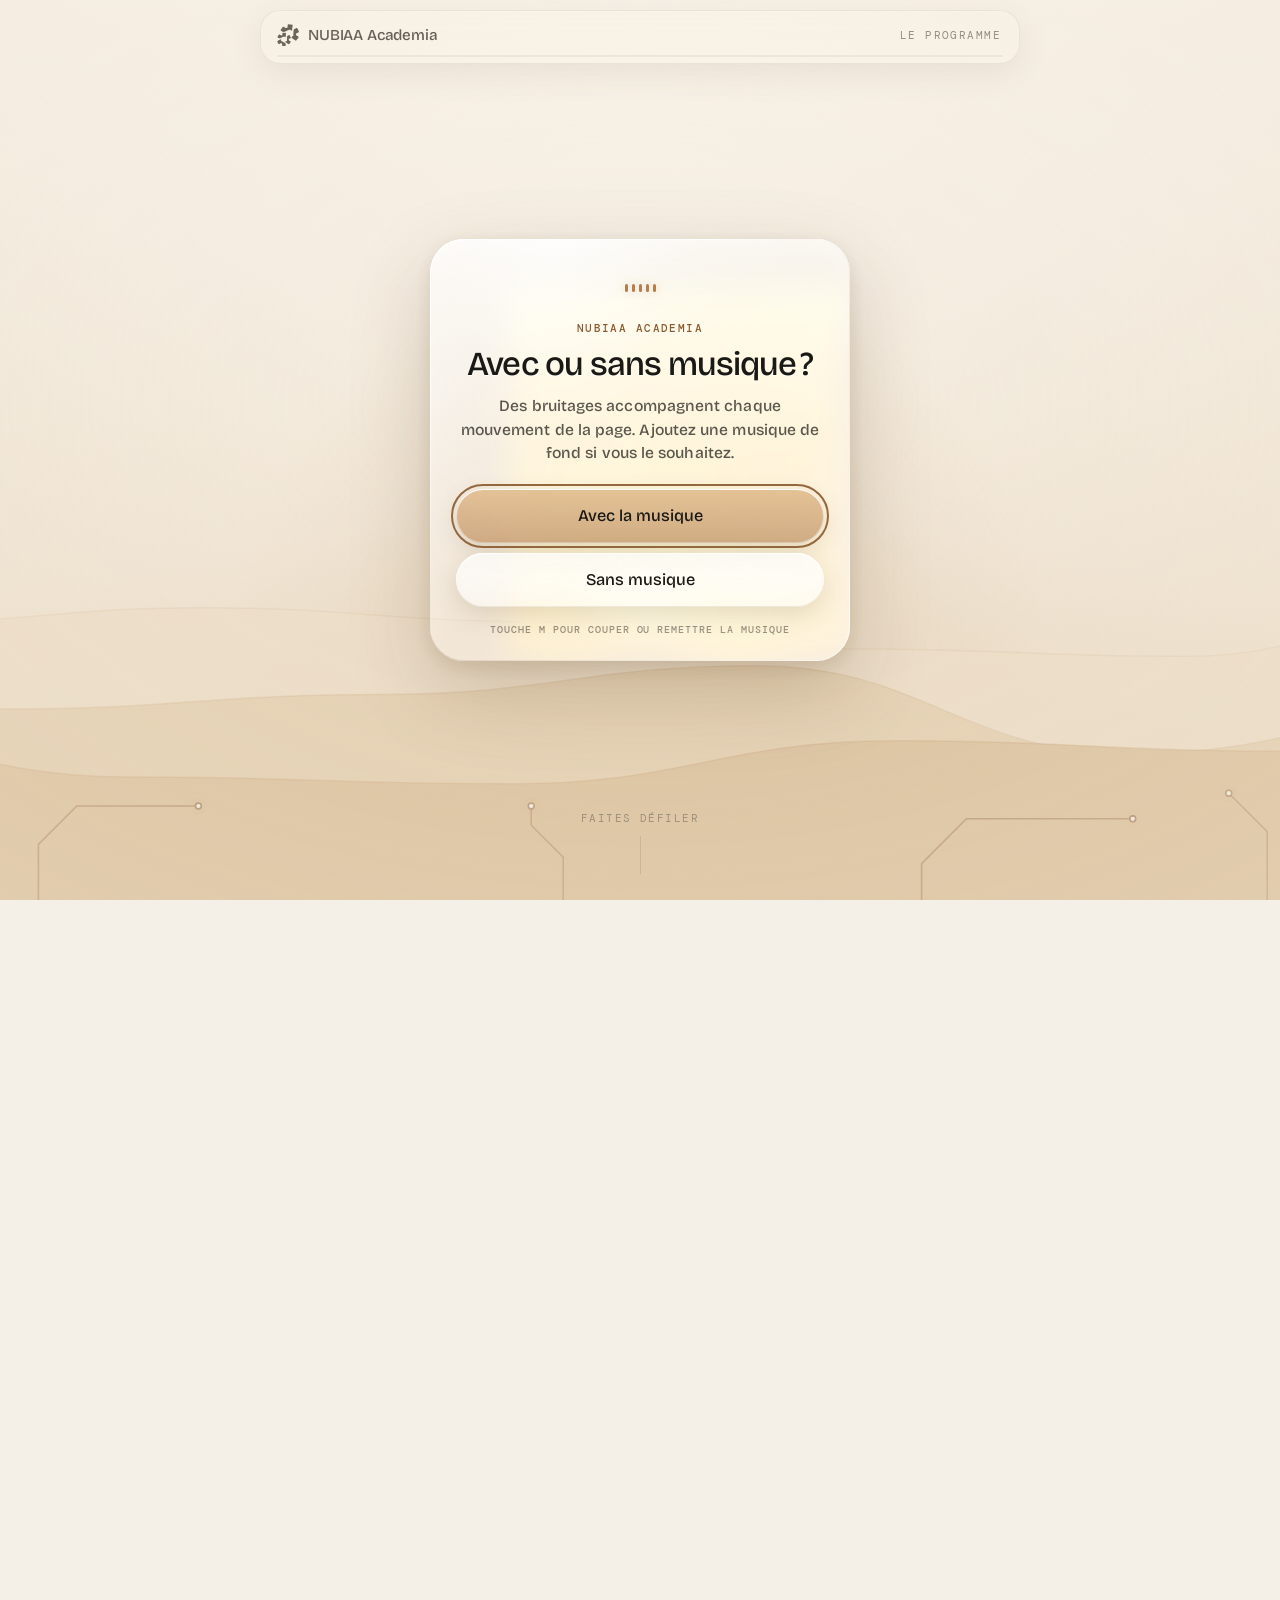
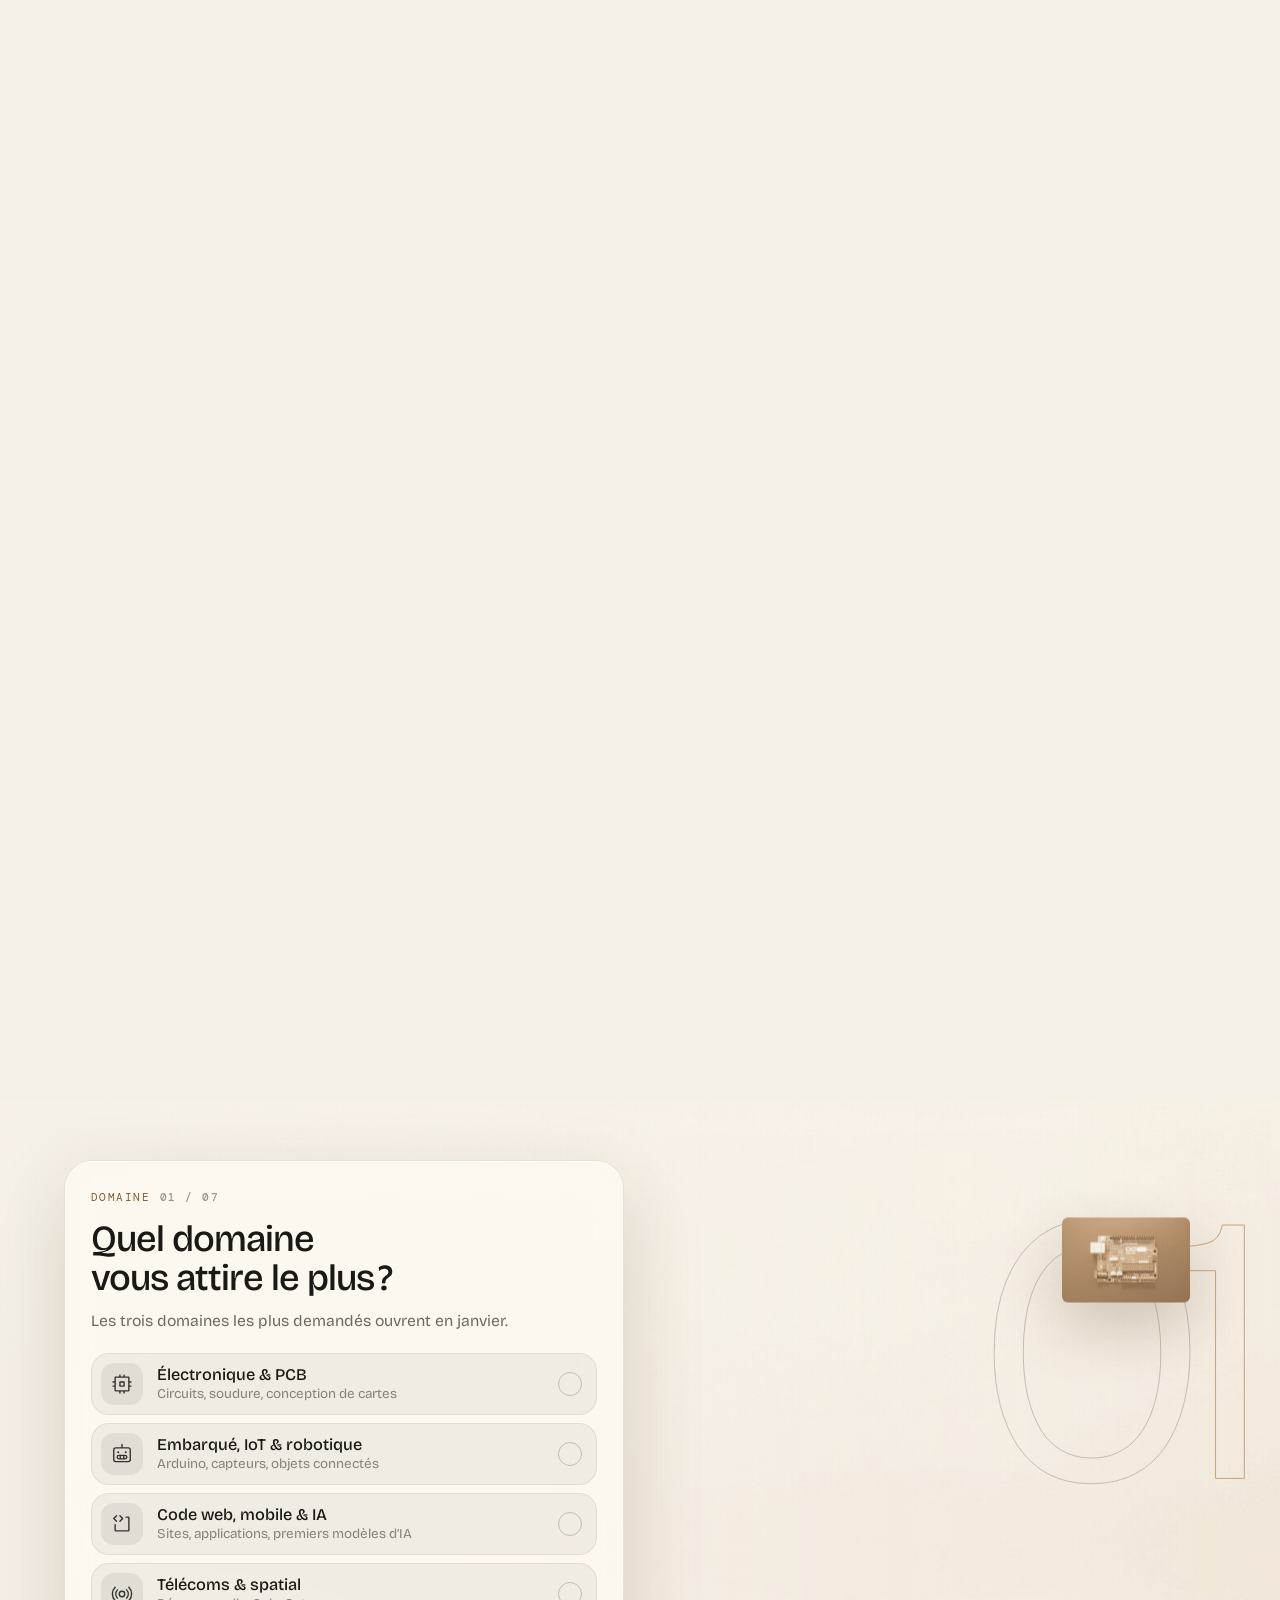
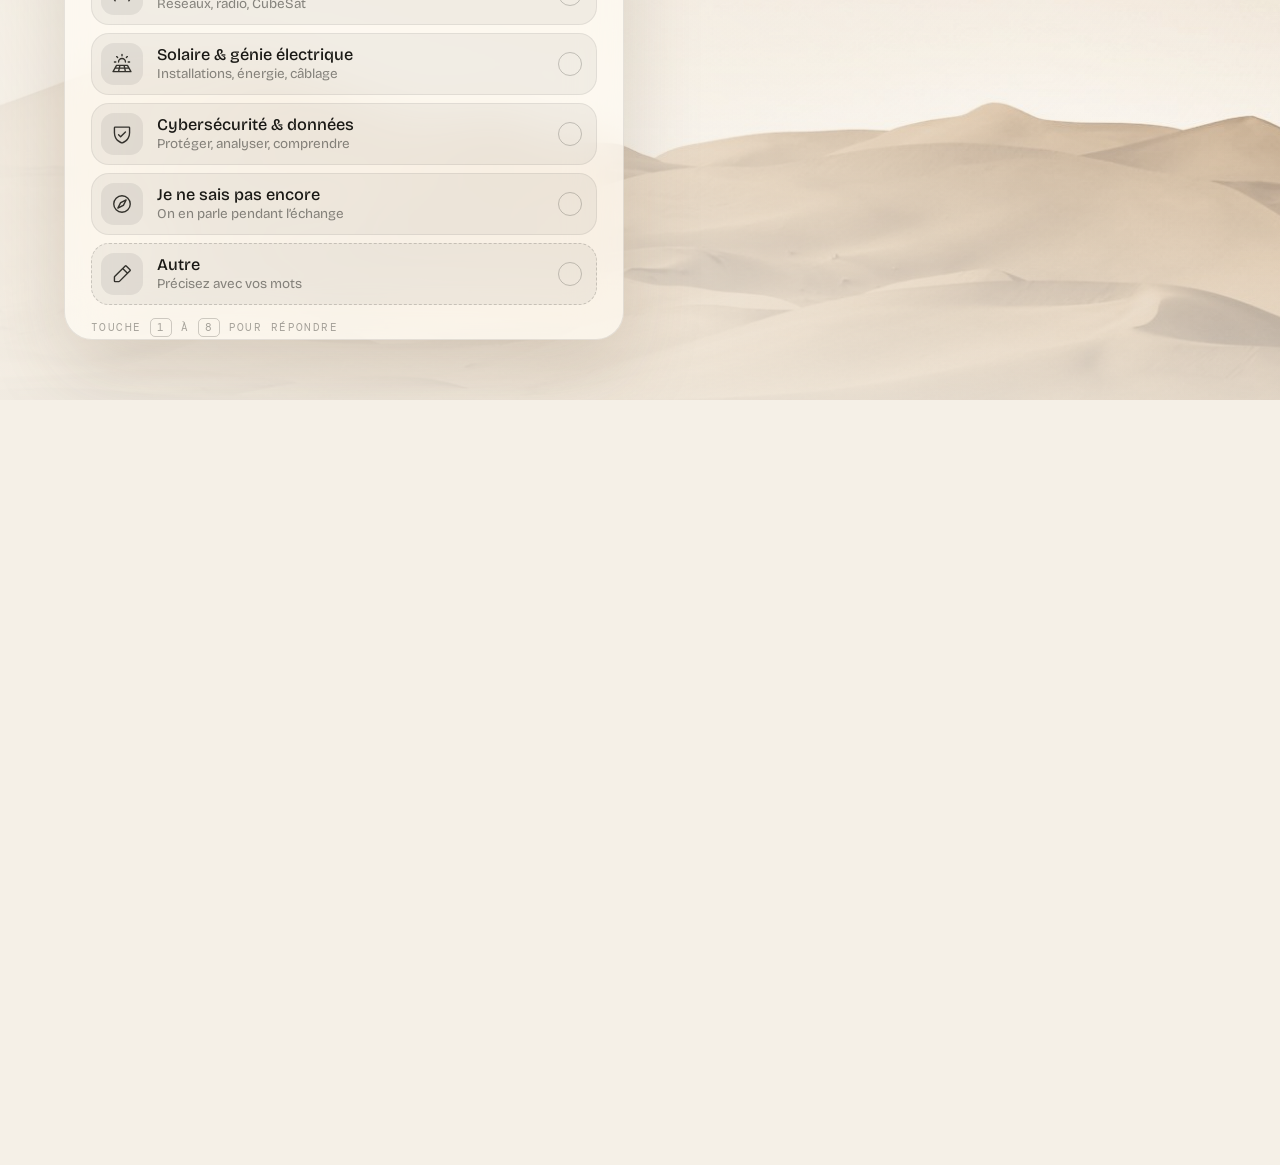
==== commit 85a9b4fc: "Site léger pour la 2G et accessibilité : tirages d'images légers, polices locales, logos allégés, mu" ====
--- a/index.html
+++ b/index.html
@@ -2,7 +2,7 @@
 <html lang="fr">
 <head>
   <meta charset="UTF-8">
-  <script src="theme.js"></script>
+  <script src="theme.js" data-preload="images/hero.jpg"></script>
   <meta name="viewport" content="width=device-width, initial-scale=1.0, viewport-fit=cover">
   <title>NUBIAA Academia · Questionnaire d’inscription</title>
   <meta name="description" content="Sept questions, deux minutes : préparez votre premier échange avec Stella et réservez votre place dans la cohorte pilote de NUBIAA Academia.">
@@ -12,18 +12,17 @@
   <link rel="icon" href="favicon.png" media="(prefers-color-scheme: dark)">
   <link rel="icon" href="favicon-clair.png" media="(prefers-color-scheme: light)">
   <link rel="apple-touch-icon" href="apple-touch-icon.png">
-  <link rel="preconnect" href="https://fonts.googleapis.com">
-  <link rel="preconnect" href="https://fonts.gstatic.com" crossorigin>
-  <link href="https://fonts.googleapis.com/css2?family=Bricolage+Grotesque:opsz,wght@12..96,300;12..96,400;12..96,500;12..96,600&family=DM+Mono:wght@400;500&display=swap" rel="stylesheet">
-  <link rel="preload" as="image" href="images/hero.jpg">
+  <link rel="preload" href="fonts/bricolage-grotesque-latin.woff2" as="font" type="font/woff2" crossorigin>
+  <link rel="stylesheet" href="fonts/fonts.css">
   <link rel="stylesheet" href="questionnaire.css">
 </head>
 <body>
+  <a class="skip" href="#flow">Aller au questionnaire</a>
 
   <!-- Barre translucide : marque, avancement -->
   <header class="bar" id="bar">
     <a class="brand" href="#ouverture" data-top aria-label="NUBIAA Academia, revenir au début">
-      <img src="images/mark.png" alt="" width="22" height="22">
+      <img data-src="images/mark.png" alt="" width="22" height="22">
       <span>NUBIAA Academia</span>
     </a>
     <p class="count mono" id="count" aria-live="polite"></p>
@@ -43,19 +42,19 @@
         <svg class="dune near" id="duneNear" preserveAspectRatio="xMidYMax slice" aria-hidden="true"></svg>
 
         <div class="cloud" id="cloud" aria-hidden="true">
-          <figure style="--x:8%;  --y:16%; --w:150px" data-d="0.9"><img src="images/tr-01.jpg" alt=""></figure>
-          <figure style="--x:26%; --y:6%;  --w:110px" data-d="1.3"><img src="images/tr-03.jpg" alt=""></figure>
-          <figure style="--x:72%; --y:9%;  --w:170px" data-d="0.7"><img src="images/tr-09.jpg" alt=""></figure>
-          <figure style="--x:90%; --y:30%; --w:120px" data-d="1.1"><img src="images/fl-05.jpg" alt=""></figure>
-          <figure style="--x:4%;  --y:58%; --w:126px" data-d="1.2"><img src="images/fl-07.jpg" alt=""></figure>
-          <figure style="--x:20%; --y:78%; --w:176px" data-d="0.8"><img src="images/tr-13.jpg" alt=""></figure>
-          <figure style="--x:76%; --y:74%; --w:150px" data-d="1.0"><img src="images/tr-19.jpg" alt=""></figure>
-          <figure style="--x:93%; --y:64%; --w:104px" data-d="1.4"><img src="images/tr-11.jpg" alt=""></figure>
+          <figure style="--x:8%;  --y:16%; --w:150px" data-d="0.9"><img data-src="images/tr-01.jpg" alt=""></figure>
+          <figure style="--x:26%; --y:6%;  --w:110px" data-d="1.3"><img data-src="images/tr-03.jpg" alt=""></figure>
+          <figure style="--x:72%; --y:9%;  --w:170px" data-d="0.7"><img data-src="images/tr-09.jpg" alt=""></figure>
+          <figure style="--x:90%; --y:30%; --w:120px" data-d="1.1"><img data-src="images/fl-05.jpg" alt=""></figure>
+          <figure style="--x:4%;  --y:58%; --w:126px" data-d="1.2"><img data-src="images/fl-07.jpg" alt=""></figure>
+          <figure style="--x:20%; --y:78%; --w:176px" data-d="0.8"><img data-src="images/tr-13.jpg" alt=""></figure>
+          <figure style="--x:76%; --y:74%; --w:150px" data-d="1.0"><img data-src="images/tr-19.jpg" alt=""></figure>
+          <figure style="--x:93%; --y:64%; --w:104px" data-d="1.4"><img data-src="images/tr-11.jpg" alt=""></figure>
         </div>
 
         <!-- l'image plein écran, découpée au départ à la taille du trou entre les mots -->
         <div class="full" id="full" aria-hidden="true">
-          <img src="images/hero.jpg" alt="">
+          <img data-src="images/hero.jpg" alt="">
           <div class="full-veil"></div>
         </div>
 
--- a/fonts/fonts.css
+++ b/fonts/fonts.css
@@ -0,0 +1,118 @@
+/* Polices servies par le site (latin et latin étendu), copiées de Google Fonts :
+   pas de connexion à un autre serveur, ce qui compte beaucoup en 2G. */
+/* latin-ext */
+@font-face {
+  font-family: 'Bricolage Grotesque';
+  font-style: normal;
+  font-weight: 300;
+  font-stretch: 100%;
+  font-display: swap;
+  src: url(bricolage-grotesque-latin-ext.woff2) format('woff2');
+  unicode-range: U+0100-02BA, U+02BD-02C5, U+02C7-02CC, U+02CE-02D7, U+02DD-02FF, U+0304, U+0308, U+0329, U+1D00-1DBF, U+1E00-1E9F, U+1EF2-1EFF, U+2020, U+20A0-20AB, U+20AD-20C4, U+2113, U+2C60-2C7F, U+A720-A7FF;
+}
+/* latin */
+@font-face {
+  font-family: 'Bricolage Grotesque';
+  font-style: normal;
+  font-weight: 300;
+  font-stretch: 100%;
+  font-display: swap;
+  src: url(bricolage-grotesque-latin.woff2) format('woff2');
+  unicode-range: U+0000-00FF, U+0131, U+0152-0153, U+02BB-02BC, U+02C6, U+02DA, U+02DC, U+0304, U+0308, U+0329, U+2000-206F, U+20AC, U+2122, U+2191, U+2193, U+2212, U+2215, U+FEFF, U+FFFD;
+}
+/* latin-ext */
+@font-face {
+  font-family: 'Bricolage Grotesque';
+  font-style: normal;
+  font-weight: 400;
+  font-stretch: 100%;
+  font-display: swap;
+  src: url(bricolage-grotesque-latin-ext.woff2) format('woff2');
+  unicode-range: U+0100-02BA, U+02BD-02C5, U+02C7-02CC, U+02CE-02D7, U+02DD-02FF, U+0304, U+0308, U+0329, U+1D00-1DBF, U+1E00-1E9F, U+1EF2-1EFF, U+2020, U+20A0-20AB, U+20AD-20C4, U+2113, U+2C60-2C7F, U+A720-A7FF;
+}
+/* latin */
+@font-face {
+  font-family: 'Bricolage Grotesque';
+  font-style: normal;
+  font-weight: 400;
+  font-stretch: 100%;
+  font-display: swap;
+  src: url(bricolage-grotesque-latin.woff2) format('woff2');
+  unicode-range: U+0000-00FF, U+0131, U+0152-0153, U+02BB-02BC, U+02C6, U+02DA, U+02DC, U+0304, U+0308, U+0329, U+2000-206F, U+20AC, U+2122, U+2191, U+2193, U+2212, U+2215, U+FEFF, U+FFFD;
+}
+/* latin-ext */
+@font-face {
+  font-family: 'Bricolage Grotesque';
+  font-style: normal;
+  font-weight: 500;
+  font-stretch: 100%;
+  font-display: swap;
+  src: url(bricolage-grotesque-latin-ext.woff2) format('woff2');
+  unicode-range: U+0100-02BA, U+02BD-02C5, U+02C7-02CC, U+02CE-02D7, U+02DD-02FF, U+0304, U+0308, U+0329, U+1D00-1DBF, U+1E00-1E9F, U+1EF2-1EFF, U+2020, U+20A0-20AB, U+20AD-20C4, U+2113, U+2C60-2C7F, U+A720-A7FF;
+}
+/* latin */
+@font-face {
+  font-family: 'Bricolage Grotesque';
+  font-style: normal;
+  font-weight: 500;
+  font-stretch: 100%;
+  font-display: swap;
+  src: url(bricolage-grotesque-latin.woff2) format('woff2');
+  unicode-range: U+0000-00FF, U+0131, U+0152-0153, U+02BB-02BC, U+02C6, U+02DA, U+02DC, U+0304, U+0308, U+0329, U+2000-206F, U+20AC, U+2122, U+2191, U+2193, U+2212, U+2215, U+FEFF, U+FFFD;
+}
+/* latin-ext */
+@font-face {
+  font-family: 'Bricolage Grotesque';
+  font-style: normal;
+  font-weight: 600;
+  font-stretch: 100%;
+  font-display: swap;
+  src: url(bricolage-grotesque-latin-ext.woff2) format('woff2');
+  unicode-range: U+0100-02BA, U+02BD-02C5, U+02C7-02CC, U+02CE-02D7, U+02DD-02FF, U+0304, U+0308, U+0329, U+1D00-1DBF, U+1E00-1E9F, U+1EF2-1EFF, U+2020, U+20A0-20AB, U+20AD-20C4, U+2113, U+2C60-2C7F, U+A720-A7FF;
+}
+/* latin */
+@font-face {
+  font-family: 'Bricolage Grotesque';
+  font-style: normal;
+  font-weight: 600;
+  font-stretch: 100%;
+  font-display: swap;
+  src: url(bricolage-grotesque-latin.woff2) format('woff2');
+  unicode-range: U+0000-00FF, U+0131, U+0152-0153, U+02BB-02BC, U+02C6, U+02DA, U+02DC, U+0304, U+0308, U+0329, U+2000-206F, U+20AC, U+2122, U+2191, U+2193, U+2212, U+2215, U+FEFF, U+FFFD;
+}
+/* latin-ext */
+@font-face {
+  font-family: 'DM Mono';
+  font-style: normal;
+  font-weight: 400;
+  font-display: swap;
+  src: url(dm-mono-400-latin-ext.woff2) format('woff2');
+  unicode-range: U+0100-02BA, U+02BD-02C5, U+02C7-02CC, U+02CE-02D7, U+02DD-02FF, U+0304, U+0308, U+0329, U+1D00-1DBF, U+1E00-1E9F, U+1EF2-1EFF, U+2020, U+20A0-20AB, U+20AD-20C4, U+2113, U+2C60-2C7F, U+A720-A7FF;
+}
+/* latin */
+@font-face {
+  font-family: 'DM Mono';
+  font-style: normal;
+  font-weight: 400;
+  font-display: swap;
+  src: url(dm-mono-400-latin.woff2) format('woff2');
+  unicode-range: U+0000-00FF, U+0131, U+0152-0153, U+02BB-02BC, U+02C6, U+02DA, U+02DC, U+0304, U+0308, U+0329, U+2000-206F, U+20AC, U+2122, U+2191, U+2193, U+2212, U+2215, U+FEFF, U+FFFD;
+}
+/* latin-ext */
+@font-face {
+  font-family: 'DM Mono';
+  font-style: normal;
+  font-weight: 500;
+  font-display: swap;
+  src: url(dm-mono-500-latin-ext.woff2) format('woff2');
+  unicode-range: U+0100-02BA, U+02BD-02C5, U+02C7-02CC, U+02CE-02D7, U+02DD-02FF, U+0304, U+0308, U+0329, U+1D00-1DBF, U+1E00-1E9F, U+1EF2-1EFF, U+2020, U+20A0-20AB, U+20AD-20C4, U+2113, U+2C60-2C7F, U+A720-A7FF;
+}
+/* latin */
+@font-face {
+  font-family: 'DM Mono';
+  font-style: normal;
+  font-weight: 500;
+  font-display: swap;
+  src: url(dm-mono-500-latin.woff2) format('woff2');
+  unicode-range: U+0000-00FF, U+0131, U+0152-0153, U+02BB-02BC, U+02C6, U+02DA, U+02DC, U+0304, U+0308, U+0329, U+2000-206F, U+20AC, U+2122, U+2191, U+2193, U+2212, U+2215, U+FEFF, U+FFFD;
+}
--- a/questionnaire.css
+++ b/questionnaire.css
@@ -51,6 +51,10 @@
 .mono, .kicker { font-family: var(--mono); font-size: 0.6875rem; letter-spacing: 0.13em; text-transform: uppercase; }
 :focus-visible { outline: 2px solid var(--bronze); outline-offset: 3px; border-radius: 12px; }
 .noscript { padding: 120px var(--gutter); }
+
+/* lien d'évitement : hors de l'écran, il n'apparaît qu'au focus clavier */
+.skip { position: fixed; z-index: 100; left: 12px; top: 12px; padding: 10px 16px; border-radius: 12px; background: var(--bronze); color: var(--on-bronze); font-weight: 500; text-decoration: none; transform: translateY(-160%); transition: transform .2s; }
+.skip:focus { transform: none; }
 
 /* ═══ BARRE ═══ */
 .bar {
@@ -271,10 +275,15 @@
 .field input:focus { border-color: rgba(var(--bronze-rgb), 0.75); background: rgba(var(--ink-rgb), 0.08); }
 .field .lbl { position: absolute; left: 17px; top: 19px; color: rgba(var(--ink-rgb), 0.5); pointer-events: none; transform-origin: left top; transition: transform .2s cubic-bezier(.2,.8,.2,1), color .2s; }
 .field input:focus + .lbl, .field input:not(:placeholder-shown) + .lbl { transform: translateY(-11px) scale(0.76); color: rgba(var(--ink-rgb), 0.62); }
-.field.has-prefix > input { padding-left: 74px; }
-.field.has-prefix .lbl { left: 75px; }
-.field .prefix { position: absolute; left: 8px; top: 8px; bottom: 8px; width: 58px; display: grid; place-items: center; border-radius: 11px; background: rgba(var(--ink-rgb), 0.08); }
-.field .prefix input { all: unset; width: 100%; text-align: center; font-family: var(--mono); font-size: 0.86rem; }
+.field.has-prefix > input { padding-left: 112px; }
+.field.has-prefix .lbl { left: 113px; }
+/* l'indicatif : un vrai sélecteur de pays, invisible, posé sur le drapeau et le code */
+.field .prefix { position: absolute; left: 8px; top: 8px; bottom: 8px; width: 94px; display: flex; align-items: center; justify-content: center; gap: 4px; border-radius: 11px; background: rgba(var(--ink-rgb), 0.08); transition: background-color .18s; }
+.field .prefix:hover, .field .prefix:focus-within { background: rgba(var(--ink-rgb), 0.12); }
+.field .prefix:focus-within { outline: 2px solid var(--bronze); outline-offset: 1px; }
+.prefix-val { font-family: var(--mono); font-size: 0.86rem; white-space: nowrap; }
+.field .prefix svg { width: 12px; height: 12px; opacity: 0.55; flex: none; }
+.field .prefix select { position: absolute; inset: 0; width: 100%; opacity: 0; cursor: pointer; font-size: 16px; appearance: none; border: 0; }
 .field.invalid input { border-color: rgba(176, 71, 47, 0.6); }
 .err { font-size: 0.82rem; color: var(--danger); padding-left: 4px; }
 .err:empty { display: none; }
@@ -295,6 +304,33 @@
 .day[aria-checked="true"], .time[aria-checked="true"] { background: var(--bronze); border-color: var(--bronze); color: var(--on-bronze); }
 .day[aria-checked="true"] small { color: rgba(26, 25, 21, 0.7); }
 .tz { margin-top: 10px; font-size: 0.82rem; color: rgba(var(--ink-rgb), 0.5); }
+
+/* ─── Le calendrier : « Aucun de ces créneaux ne me convient » ─── */
+.picker { margin-top: 18px; }
+.picker[hidden] { display: none; }
+.panel.picking > .days, .panel.picking > .times, .panel.picking > .tz,
+.panel.picking > .actions, .panel.picking > .link-btn { display: none !important; }
+.cal-head { display: grid; grid-template-columns: 40px 1fr 40px; align-items: center; margin-bottom: 8px; }
+.cal-month { text-align: center; font-weight: 500; font-size: 1.05rem; letter-spacing: -0.01em; }
+.cal-nav { width: 40px; height: 40px; border-radius: 50%; display: grid; place-items: center; background: var(--row); transition: background-color .18s, transform .1s ease-out; }
+.cal-nav:hover { background: var(--row-hover); }
+.cal-nav:active { transform: scale(0.92); }
+.cal-nav[disabled] { opacity: 0.3; cursor: default; }
+.cal-nav svg { width: 16px; height: 16px; }
+.cal-wd, .cal-grid { display: grid; grid-template-columns: repeat(7, 1fr); gap: 2px 4px; }
+.cal-wd span { text-align: center; font-family: var(--mono); font-size: 0.62rem; letter-spacing: 0.08em; text-transform: uppercase; color: rgba(var(--ink-rgb), 0.45); padding-bottom: 4px; }
+.cal-day { height: 36px; width: 100%; border-radius: 12px; font-size: 0.95rem; font-variant-numeric: tabular-nums; transition: background-color .18s, color .18s, transform .1s ease-out; }
+.cal-day:not([disabled]):hover { background: var(--row-hover); }
+.cal-day:not([disabled]):active { transform: scale(0.92); }
+.cal-day[disabled] { color: rgba(var(--ink-rgb), 0.22); cursor: default; }
+.cal-day[aria-checked="true"] { background: var(--bronze); color: var(--on-bronze); font-weight: 500; }
+.cal-lbl { margin: 16px 0 8px; color: rgba(var(--ink-rgb), 0.5); }
+.cal-times { display: grid; grid-template-columns: repeat(6, 1fr); gap: 6px; }
+.cal-time { height: 36px; border-radius: 12px; background: var(--row); border: 1px solid rgba(var(--ink-rgb), 0.07); font-family: var(--mono); font-size: 0.78rem; white-space: nowrap; transition: background-color .18s, border-color .18s, transform .1s ease-out; }
+.cal-time:hover { background: var(--row-hover); }
+.cal-time:active { transform: scale(0.95); }
+.cal-time[aria-checked="true"] { background: var(--bronze); border-color: var(--bronze); color: var(--on-bronze); }
+.picker .actions { margin-top: 16px; }
 
 /* ─── Fin ─── */
 .done .pin { display: grid; place-items: center; padding: 96px var(--gutter) 40px; }
@@ -337,6 +373,7 @@
   .q .floats figure:nth-child(2) { right: 6%; bottom: auto; top: 24%; width: 74px; }
   .panel { left: 12px; right: 12px; width: auto; top: auto; bottom: calc(12px + env(safe-area-inset-bottom)); max-height: calc(100 * var(--vh) - 100px); padding: 24px 18px 18px; border-radius: 24px; --base: 0%; }
   .days { margin: 20px -18px 0; padding: 2px 18px 4px; }
+  .cal-times { grid-template-columns: repeat(4, 1fr); }
   .opt .lab small { display: none; }
   .opt { min-height: 56px; gap: 12px; }
   .opt .ico { width: 38px; height: 38px; border-radius: 12px; }
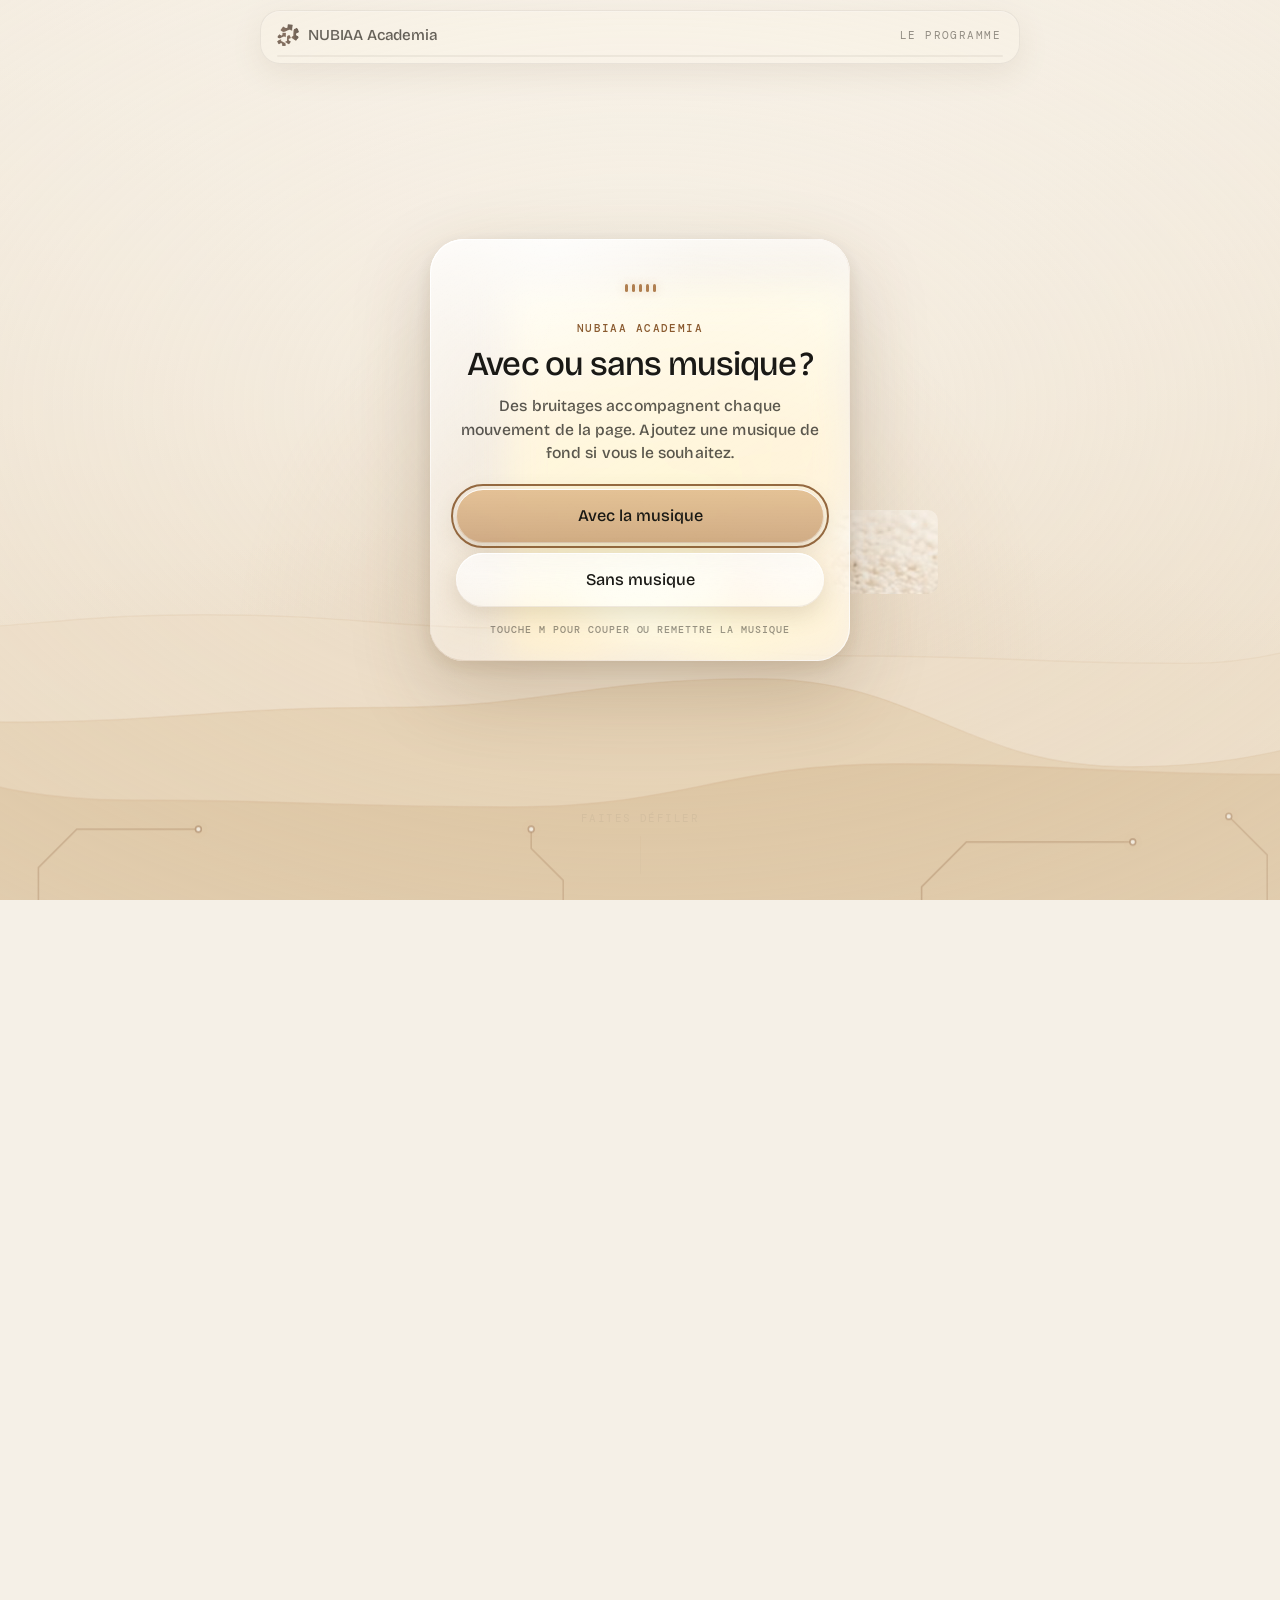
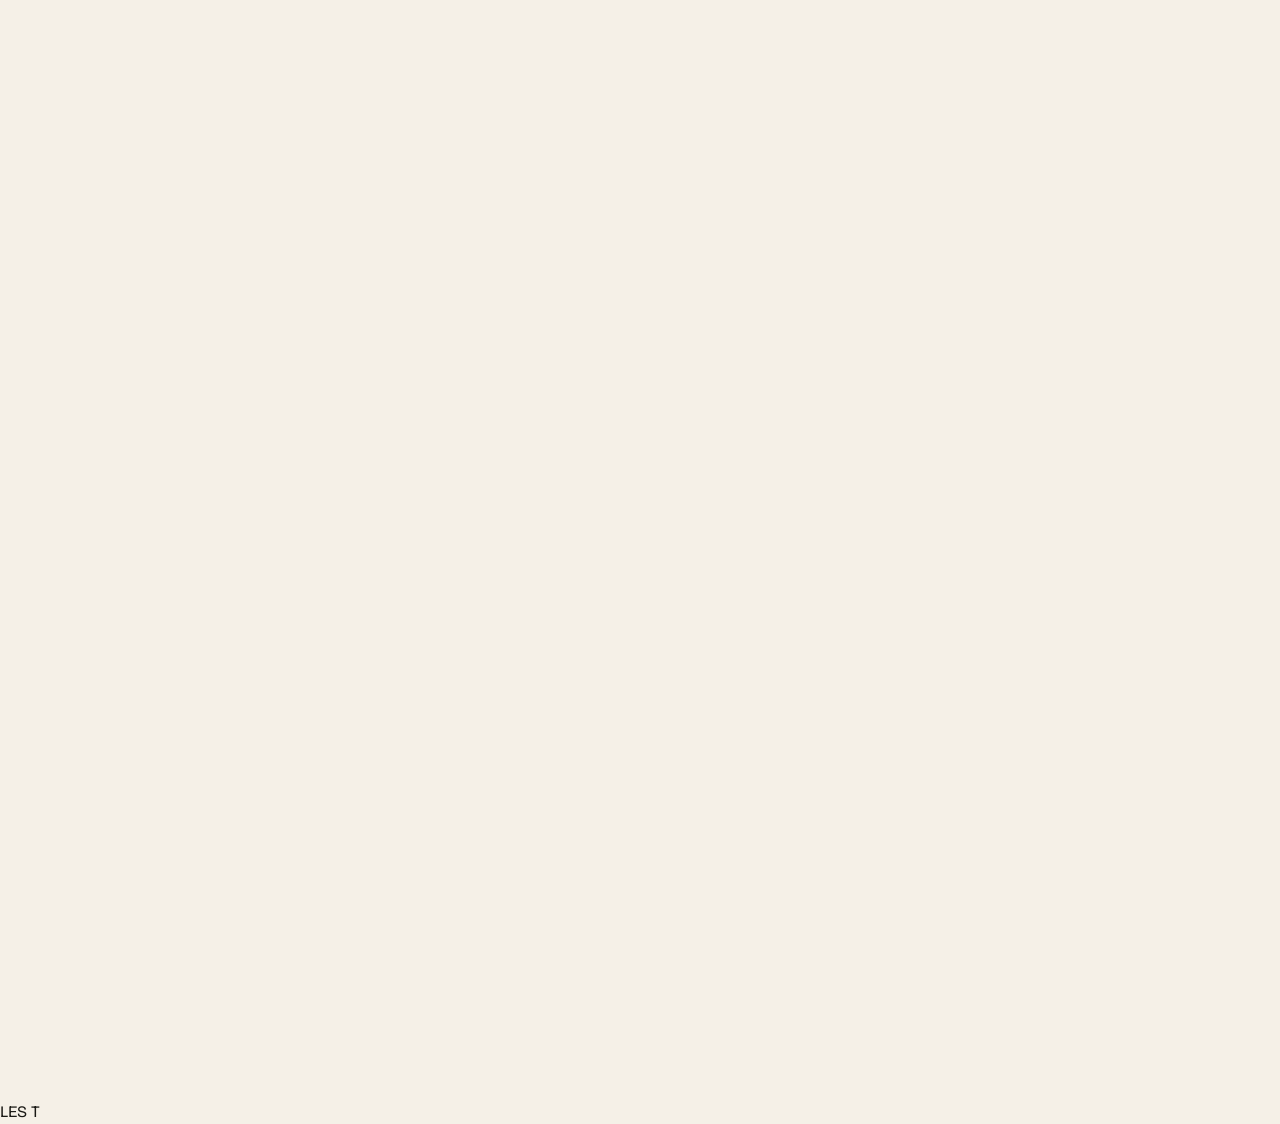
==== commit 5ddd4aeb: "Questionnaire à embranchements, S'inscrire qui brille, étapes en mots simples, fluidité, code publié" ====
--- a/index.html
+++ b/index.html
@@ -5,7 +5,7 @@
   <script src="theme.js" data-preload="images/hero.jpg"></script>
   <meta name="viewport" content="width=device-width, initial-scale=1.0, viewport-fit=cover">
   <title>NUBIAA Academia · Questionnaire d’inscription</title>
-  <meta name="description" content="Sept questions, deux minutes : préparez votre premier échange avec Stella et réservez votre place dans la cohorte pilote de NUBIAA Academia.">
+  <meta name="description" content="Huit questions, deux minutes : préparez votre premier échange avec Stella et réservez votre place dans la cohorte pilote de NUBIAA Academia.">
   <meta name="theme-color" content="#141311" media="(prefers-color-scheme: dark)">
   <meta name="theme-color" content="#f5f0e7" media="(prefers-color-scheme: light)">
   <meta name="color-scheme" content="dark light">
@@ -18,8 +18,6 @@
 </head>
 <body>
   <a class="skip" href="#flow">Aller au questionnaire</a>
-
-  <!-- Barre translucide : marque, avancement -->
   <header class="bar" id="bar">
     <a class="brand" href="#ouverture" data-top aria-label="NUBIAA Academia, revenir au début">
       <img data-src="images/mark.png" alt="" width="22" height="22">
@@ -27,12 +25,9 @@
     </a>
     <p class="count mono" id="count" aria-live="polite"></p>
     <div class="bar-right"><a class="bar-link mono" href="presentation.html">Le programme</a></div>
-    <div class="progress" role="progressbar" aria-label="Questions répondues" aria-valuemin="0" aria-valuemax="7" aria-valuenow="0"><i id="progressFill"></i></div>
+    <div class="progress" role="progressbar" aria-label="Questions répondues" aria-valuemin="0" aria-valuemax="8" aria-valuenow="0"><i id="progressFill"></i></div>
   </header>
-
   <main id="flow">
-
-    <!-- ─── OUVERTURE : l'image naît entre les mots puis prend tout l'écran ─── -->
     <section class="scene hero" id="ouverture">
       <div class="pin">
         <div class="sky"></div>
@@ -40,7 +35,6 @@
         <svg class="dune far" id="duneFar" preserveAspectRatio="xMidYMax slice" aria-hidden="true"></svg>
         <svg class="dune mid" id="duneMid" preserveAspectRatio="xMidYMax slice" aria-hidden="true"></svg>
         <svg class="dune near" id="duneNear" preserveAspectRatio="xMidYMax slice" aria-hidden="true"></svg>
-
         <div class="cloud" id="cloud" aria-hidden="true">
           <figure style="--x:8%;  --y:16%; --w:150px" data-d="0.9"><img data-src="images/tr-01.jpg" alt=""></figure>
           <figure style="--x:26%; --y:6%;  --w:110px" data-d="1.3"><img data-src="images/tr-03.jpg" alt=""></figure>
@@ -51,13 +45,10 @@
           <figure style="--x:76%; --y:74%; --w:150px" data-d="1.0"><img data-src="images/tr-19.jpg" alt=""></figure>
           <figure style="--x:93%; --y:64%; --w:104px" data-d="1.4"><img data-src="images/tr-11.jpg" alt=""></figure>
         </div>
-
-        <!-- l'image plein écran, découpée au départ à la taille du trou entre les mots -->
         <div class="full" id="full" aria-hidden="true">
           <img data-src="images/hero.jpg" alt="">
           <div class="full-veil"></div>
         </div>
-
         <div class="hero-copy" id="heroCopy">
           <p class="kicker mono" id="heroKicker">NUBIAA Academia · Inscriptions · Cohorte pilote 2027</p>
           <h1 class="hero-title">
@@ -65,24 +56,18 @@
             <span class="l2"><span class="w" id="heroA">commence</span><span class="hole" id="hole"></span><span class="w" id="heroB">ici.</span></span>
           </h1>
         </div>
-
         <div class="intro" id="intro">
           <p class="kicker mono">Le questionnaire</p>
-          <h2 class="intro-title" id="introTitle">Sept questions, deux minutes.</h2>
+          <h2 class="intro-title" id="introTitle">Huit questions, deux minutes.</h2>
           <p class="intro-text" id="introText">Stella lit chaque réponse, puis vous appelle 20 minutes pour préparer votre entrée dans la cohorte. L’échange est gratuit.</p>
           <button class="btn primary" type="button" id="startBtn">Commencer</button>
         </div>
-
         <p class="cue mono" id="cue"><span>Faites défiler</span><i></i></p>
       </div>
     </section>
-
-    <!-- les scènes du questionnaire sont construites par questionnaire.js -->
-
+    LES T
   </main>
-
   <noscript><p class="noscript">Ce questionnaire a besoin de JavaScript. Vous pouvez aussi écrire à Stella sur Instagram : @nubiaa.minds.</p></noscript>
-
   <script src="sound.js"></script>
   <script src="questionnaire.js"></script>
 </body>
--- a/fonts/fonts.css
+++ b/fonts/fonts.css
@@ -1,118 +1 @@
-/* Polices servies par le site (latin et latin étendu), copiées de Google Fonts :
-   pas de connexion à un autre serveur, ce qui compte beaucoup en 2G. */
-/* latin-ext */
-@font-face {
-  font-family: 'Bricolage Grotesque';
-  font-style: normal;
-  font-weight: 300;
-  font-stretch: 100%;
-  font-display: swap;
-  src: url(bricolage-grotesque-latin-ext.woff2) format('woff2');
-  unicode-range: U+0100-02BA, U+02BD-02C5, U+02C7-02CC, U+02CE-02D7, U+02DD-02FF, U+0304, U+0308, U+0329, U+1D00-1DBF, U+1E00-1E9F, U+1EF2-1EFF, U+2020, U+20A0-20AB, U+20AD-20C4, U+2113, U+2C60-2C7F, U+A720-A7FF;
-}
-/* latin */
-@font-face {
-  font-family: 'Bricolage Grotesque';
-  font-style: normal;
-  font-weight: 300;
-  font-stretch: 100%;
-  font-display: swap;
-  src: url(bricolage-grotesque-latin.woff2) format('woff2');
-  unicode-range: U+0000-00FF, U+0131, U+0152-0153, U+02BB-02BC, U+02C6, U+02DA, U+02DC, U+0304, U+0308, U+0329, U+2000-206F, U+20AC, U+2122, U+2191, U+2193, U+2212, U+2215, U+FEFF, U+FFFD;
-}
-/* latin-ext */
-@font-face {
-  font-family: 'Bricolage Grotesque';
-  font-style: normal;
-  font-weight: 400;
-  font-stretch: 100%;
-  font-display: swap;
-  src: url(bricolage-grotesque-latin-ext.woff2) format('woff2');
-  unicode-range: U+0100-02BA, U+02BD-02C5, U+02C7-02CC, U+02CE-02D7, U+02DD-02FF, U+0304, U+0308, U+0329, U+1D00-1DBF, U+1E00-1E9F, U+1EF2-1EFF, U+2020, U+20A0-20AB, U+20AD-20C4, U+2113, U+2C60-2C7F, U+A720-A7FF;
-}
-/* latin */
-@font-face {
-  font-family: 'Bricolage Grotesque';
-  font-style: normal;
-  font-weight: 400;
-  font-stretch: 100%;
-  font-display: swap;
-  src: url(bricolage-grotesque-latin.woff2) format('woff2');
-  unicode-range: U+0000-00FF, U+0131, U+0152-0153, U+02BB-02BC, U+02C6, U+02DA, U+02DC, U+0304, U+0308, U+0329, U+2000-206F, U+20AC, U+2122, U+2191, U+2193, U+2212, U+2215, U+FEFF, U+FFFD;
-}
-/* latin-ext */
-@font-face {
-  font-family: 'Bricolage Grotesque';
-  font-style: normal;
-  font-weight: 500;
-  font-stretch: 100%;
-  font-display: swap;
-  src: url(bricolage-grotesque-latin-ext.woff2) format('woff2');
-  unicode-range: U+0100-02BA, U+02BD-02C5, U+02C7-02CC, U+02CE-02D7, U+02DD-02FF, U+0304, U+0308, U+0329, U+1D00-1DBF, U+1E00-1E9F, U+1EF2-1EFF, U+2020, U+20A0-20AB, U+20AD-20C4, U+2113, U+2C60-2C7F, U+A720-A7FF;
-}
-/* latin */
-@font-face {
-  font-family: 'Bricolage Grotesque';
-  font-style: normal;
-  font-weight: 500;
-  font-stretch: 100%;
-  font-display: swap;
-  src: url(bricolage-grotesque-latin.woff2) format('woff2');
-  unicode-range: U+0000-00FF, U+0131, U+0152-0153, U+02BB-02BC, U+02C6, U+02DA, U+02DC, U+0304, U+0308, U+0329, U+2000-206F, U+20AC, U+2122, U+2191, U+2193, U+2212, U+2215, U+FEFF, U+FFFD;
-}
-/* latin-ext */
-@font-face {
-  font-family: 'Bricolage Grotesque';
-  font-style: normal;
-  font-weight: 600;
-  font-stretch: 100%;
-  font-display: swap;
-  src: url(bricolage-grotesque-latin-ext.woff2) format('woff2');
-  unicode-range: U+0100-02BA, U+02BD-02C5, U+02C7-02CC, U+02CE-02D7, U+02DD-02FF, U+0304, U+0308, U+0329, U+1D00-1DBF, U+1E00-1E9F, U+1EF2-1EFF, U+2020, U+20A0-20AB, U+20AD-20C4, U+2113, U+2C60-2C7F, U+A720-A7FF;
-}
-/* latin */
-@font-face {
-  font-family: 'Bricolage Grotesque';
-  font-style: normal;
-  font-weight: 600;
-  font-stretch: 100%;
-  font-display: swap;
-  src: url(bricolage-grotesque-latin.woff2) format('woff2');
-  unicode-range: U+0000-00FF, U+0131, U+0152-0153, U+02BB-02BC, U+02C6, U+02DA, U+02DC, U+0304, U+0308, U+0329, U+2000-206F, U+20AC, U+2122, U+2191, U+2193, U+2212, U+2215, U+FEFF, U+FFFD;
-}
-/* latin-ext */
-@font-face {
-  font-family: 'DM Mono';
-  font-style: normal;
-  font-weight: 400;
-  font-display: swap;
-  src: url(dm-mono-400-latin-ext.woff2) format('woff2');
-  unicode-range: U+0100-02BA, U+02BD-02C5, U+02C7-02CC, U+02CE-02D7, U+02DD-02FF, U+0304, U+0308, U+0329, U+1D00-1DBF, U+1E00-1E9F, U+1EF2-1EFF, U+2020, U+20A0-20AB, U+20AD-20C4, U+2113, U+2C60-2C7F, U+A720-A7FF;
-}
-/* latin */
-@font-face {
-  font-family: 'DM Mono';
-  font-style: normal;
-  font-weight: 400;
-  font-display: swap;
-  src: url(dm-mono-400-latin.woff2) format('woff2');
-  unicode-range: U+0000-00FF, U+0131, U+0152-0153, U+02BB-02BC, U+02C6, U+02DA, U+02DC, U+0304, U+0308, U+0329, U+2000-206F, U+20AC, U+2122, U+2191, U+2193, U+2212, U+2215, U+FEFF, U+FFFD;
-}
-/* latin-ext */
-@font-face {
-  font-family: 'DM Mono';
-  font-style: normal;
-  font-weight: 500;
-  font-display: swap;
-  src: url(dm-mono-500-latin-ext.woff2) format('woff2');
-  unicode-range: U+0100-02BA, U+02BD-02C5, U+02C7-02CC, U+02CE-02D7, U+02DD-02FF, U+0304, U+0308, U+0329, U+1D00-1DBF, U+1E00-1E9F, U+1EF2-1EFF, U+2020, U+20A0-20AB, U+20AD-20C4, U+2113, U+2C60-2C7F, U+A720-A7FF;
-}
-/* latin */
-@font-face {
-  font-family: 'DM Mono';
-  font-style: normal;
-  font-weight: 500;
-  font-display: swap;
-  src: url(dm-mono-500-latin.woff2) format('woff2');
-  unicode-range: U+0000-00FF, U+0131, U+0152-0153, U+02BB-02BC, U+02C6, U+02DA, U+02DC, U+0304, U+0308, U+0329, U+2000-206F, U+20AC, U+2122, U+2191, U+2193, U+2212, U+2215, U+FEFF, U+FFFD;
-}
+@font-face{font-family:Bricolage Grotesque;font-style:normal;font-weight:300;font-stretch:100%;font-display:swap;src:url(bricolage-grotesque-latin-ext.woff2) format("woff2");unicode-range:U+0100-02BA,U+02BD-02C5,U+02C7-02CC,U+02CE-02D7,U+02DD-02FF,U+0304,U+0308,U+0329,U+1D00-1DBF,U+1E00-1E9F,U+1EF2-1EFF,U+2020,U+20A0-20AB,U+20AD-20C4,U+2113,U+2C60-2C7F,U+A720-A7FF}@font-face{font-family:Bricolage Grotesque;font-style:normal;font-weight:300;font-stretch:100%;font-display:swap;src:url(bricolage-grotesque-latin.woff2) format("woff2");unicode-range:U+0000-00FF,U+0131,U+0152-0153,U+02BB-02BC,U+02C6,U+02DA,U+02DC,U+0304,U+0308,U+0329,U+2000-206F,U+20AC,U+2122,U+2191,U+2193,U+2212,U+2215,U+FEFF,U+FFFD}@font-face{font-family:Bricolage Grotesque;font-style:normal;font-weight:400;font-stretch:100%;font-display:swap;src:url(bricolage-grotesque-latin-ext.woff2) format("woff2");unicode-range:U+0100-02BA,U+02BD-02C5,U+02C7-02CC,U+02CE-02D7,U+02DD-02FF,U+0304,U+0308,U+0329,U+1D00-1DBF,U+1E00-1E9F,U+1EF2-1EFF,U+2020,U+20A0-20AB,U+20AD-20C4,U+2113,U+2C60-2C7F,U+A720-A7FF}@font-face{font-family:Bricolage Grotesque;font-style:normal;font-weight:400;font-stretch:100%;font-display:swap;src:url(bricolage-grotesque-latin.woff2) format("woff2");unicode-range:U+0000-00FF,U+0131,U+0152-0153,U+02BB-02BC,U+02C6,U+02DA,U+02DC,U+0304,U+0308,U+0329,U+2000-206F,U+20AC,U+2122,U+2191,U+2193,U+2212,U+2215,U+FEFF,U+FFFD}@font-face{font-family:Bricolage Grotesque;font-style:normal;font-weight:500;font-stretch:100%;font-display:swap;src:url(bricolage-grotesque-latin-ext.woff2) format("woff2");unicode-range:U+0100-02BA,U+02BD-02C5,U+02C7-02CC,U+02CE-02D7,U+02DD-02FF,U+0304,U+0308,U+0329,U+1D00-1DBF,U+1E00-1E9F,U+1EF2-1EFF,U+2020,U+20A0-20AB,U+20AD-20C4,U+2113,U+2C60-2C7F,U+A720-A7FF}@font-face{font-family:Bricolage Grotesque;font-style:normal;font-weight:500;font-stretch:100%;font-display:swap;src:url(bricolage-grotesque-latin.woff2) format("woff2");unicode-range:U+0000-00FF,U+0131,U+0152-0153,U+02BB-02BC,U+02C6,U+02DA,U+02DC,U+0304,U+0308,U+0329,U+2000-206F,U+20AC,U+2122,U+2191,U+2193,U+2212,U+2215,U+FEFF,U+FFFD}@font-face{font-family:Bricolage Grotesque;font-style:normal;font-weight:600;font-stretch:100%;font-display:swap;src:url(bricolage-grotesque-latin-ext.woff2) format("woff2");unicode-range:U+0100-02BA,U+02BD-02C5,U+02C7-02CC,U+02CE-02D7,U+02DD-02FF,U+0304,U+0308,U+0329,U+1D00-1DBF,U+1E00-1E9F,U+1EF2-1EFF,U+2020,U+20A0-20AB,U+20AD-20C4,U+2113,U+2C60-2C7F,U+A720-A7FF}@font-face{font-family:Bricolage Grotesque;font-style:normal;font-weight:600;font-stretch:100%;font-display:swap;src:url(bricolage-grotesque-latin.woff2) format("woff2");unicode-range:U+0000-00FF,U+0131,U+0152-0153,U+02BB-02BC,U+02C6,U+02DA,U+02DC,U+0304,U+0308,U+0329,U+2000-206F,U+20AC,U+2122,U+2191,U+2193,U+2212,U+2215,U+FEFF,U+FFFD}@font-face{font-family:DM Mono;font-style:normal;font-weight:400;font-display:swap;src:url(dm-mono-400-latin-ext.woff2) format("woff2");unicode-range:U+0100-02BA,U+02BD-02C5,U+02C7-02CC,U+02CE-02D7,U+02DD-02FF,U+0304,U+0308,U+0329,U+1D00-1DBF,U+1E00-1E9F,U+1EF2-1EFF,U+2020,U+20A0-20AB,U+20AD-20C4,U+2113,U+2C60-2C7F,U+A720-A7FF}@font-face{font-family:DM Mono;font-style:normal;font-weight:400;font-display:swap;src:url(dm-mono-400-latin.woff2) format("woff2");unicode-range:U+0000-00FF,U+0131,U+0152-0153,U+02BB-02BC,U+02C6,U+02DA,U+02DC,U+0304,U+0308,U+0329,U+2000-206F,U+20AC,U+2122,U+2191,U+2193,U+2212,U+2215,U+FEFF,U+FFFD}@font-face{font-family:DM Mono;font-style:normal;font-weight:500;font-display:swap;src:url(dm-mono-500-latin-ext.woff2) format("woff2");unicode-range:U+0100-02BA,U+02BD-02C5,U+02C7-02CC,U+02CE-02D7,U+02DD-02FF,U+0304,U+0308,U+0329,U+1D00-1DBF,U+1E00-1E9F,U+1EF2-1EFF,U+2020,U+20A0-20AB,U+20AD-20C4,U+2113,U+2C60-2C7F,U+A720-A7FF}@font-face{font-family:DM Mono;font-style:normal;font-weight:500;font-display:swap;src:url(dm-mono-500-latin.woff2) format("woff2");unicode-range:U+0000-00FF,U+0131,U+0152-0153,U+02BB-02BC,U+02C6,U+02DA,U+02DC,U+0304,U+0308,U+0329,U+2000-206F,U+20AC,U+2122,U+2191,U+2193,U+2212,U+2215,U+FEFF,U+FFFD}
--- a/questionnaire.css
+++ b/questionnaire.css
@@ -1,443 +1 @@
-/* ═══════════════════════════════════════════════════════════
-   NUBIAA Academia — le questionnaire au scroll
-   Chaque scène est épinglée (sticky) ; questionnaire.js lit la
-   position de chaque scène et pose les transformations. Ici :
-   la mise en page, la matière et les états.
-   ═══════════════════════════════════════════════════════════ */
-
-:root {
-  /* thème clair : toile crème, texte encre, accent bronze */
-  --bone: #f5f0e7;
-  --ink-rgb: 26, 25, 21;
-  --ink: #1a1915;
-  --bronze: #c39669;
-  --bronze-rgb: 195, 150, 105;
-  --bronze-text: #8a5a2f;          /* le bronze assez foncé pour du texte sur fond clair */
-  --on-bronze: #1a1915;
-  --danger: #b0472f;
-
-  --glass: rgba(255, 252, 246, 0.66);
-  --glass-edge: rgba(var(--ink-rgb), 0.1);
-  /* les dunes de l'ouverture et leurs pistes de circuit */
-  --dune-far: #ecdcc4; --dune-mid: #e2cba9; --dune-near: #d6b98f;
-  --trace-rgb: 138, 90, 47;
-  --row: rgba(var(--ink-rgb), 0.05);
-  --row-hover: rgba(var(--ink-rgb), 0.085);
-  --hair: rgba(var(--ink-rgb), 0.1);
-
-  --sans: 'Bricolage Grotesque', system-ui, sans-serif;
-  --mono: 'DM Mono', ui-monospace, monospace;
-  --gutter: clamp(16px, 5vw, 72px);
-  --vh: 1vh;
-}
-@supports (height: 1svh) { :root { --vh: 1svh; } }
-
-* { box-sizing: border-box; margin: 0; padding: 0; }
-html { -webkit-text-size-adjust: 100%; scroll-behavior: auto; }
-body {
-  background: var(--bone);
-  color: var(--ink);
-  font-family: var(--sans);
-  font-optical-sizing: auto;
-  font-size: 1rem;
-  line-height: 1.5;
-  -webkit-font-smoothing: antialiased;
-  overflow-x: clip;
-}
-button, input { font: inherit; color: inherit; }
-button { background: none; border: 0; cursor: pointer; -webkit-tap-highlight-color: transparent; }
-a { color: inherit; -webkit-tap-highlight-color: transparent; }
-img { display: block; }
-.mono, .kicker { font-family: var(--mono); font-size: 0.6875rem; letter-spacing: 0.13em; text-transform: uppercase; }
-:focus-visible { outline: 2px solid var(--bronze); outline-offset: 3px; border-radius: 12px; }
-.noscript { padding: 120px var(--gutter); }
-
-/* lien d'évitement : hors de l'écran, il n'apparaît qu'au focus clavier */
-.skip { position: fixed; z-index: 100; left: 12px; top: 12px; padding: 10px 16px; border-radius: 12px; background: var(--bronze); color: var(--on-bronze); font-weight: 500; text-decoration: none; transform: translateY(-160%); transition: transform .2s; }
-.skip:focus { transform: none; }
-
-/* ═══ BARRE ═══ */
-.bar {
-  position: fixed; z-index: 50;
-  top: calc(10px + env(safe-area-inset-top)); left: 50%;
-  width: min(760px, calc(100% - 20px));
-  transform: translateX(-50%);
-  display: grid; grid-template-columns: 1fr auto 1fr; align-items: center;
-  padding: 10px 16px 13px;
-  border-radius: 20px;
-  background: rgba(255, 252, 246, 0.62);
-  -webkit-backdrop-filter: blur(22px) saturate(160%);
-          backdrop-filter: blur(22px) saturate(160%);
-  border: 1px solid var(--glass-edge);
-  box-shadow: inset 0 1px 0 rgba(255, 255, 255, 0.7), 0 10px 30px rgba(90, 62, 34, 0.12);
-}
-.brand { display: inline-flex; align-items: center; gap: 9px; text-decoration: none; font-weight: 500; font-size: 0.95rem; letter-spacing: -0.01em; }
-.brand img { width: 22px; height: 22px; object-fit: contain; }
-.count { color: rgba(var(--ink-rgb), 0.62); min-width: 9ch; text-align: center; }
-.count b { color: var(--bronze-text); font-weight: 500; }
-.bar-right { justify-self: end; display: flex; align-items: center; gap: 14px; }
-.bar-link { text-decoration: none; color: rgba(var(--ink-rgb), 0.7); padding: 6px 2px; transition: color .2s; }
-.bar-link:hover { color: var(--ink); }
-.progress { position: absolute; left: 16px; right: 16px; bottom: 6px; height: 2px; border-radius: 2px; overflow: hidden; background: rgba(var(--ink-rgb), 0.08); }
-.progress i { position: absolute; inset: 0; background: var(--bronze); transform-origin: left; transform: scaleX(0); }
-
-/* ═══ SCÈNES ═══ */
-.scene { position: relative; }
-.scene[hidden] { display: none; }
-.pin { position: sticky; top: 0; height: calc(100 * var(--vh)); overflow: hidden; }
-.hero { height: calc(300 * var(--vh)); }
-.q { height: calc(185 * var(--vh)); }
-.q.last { height: calc(130 * var(--vh)); }
-.done { height: calc(130 * var(--vh)); }
-
-/* ─── Ouverture ─── */
-.sky {
-  position: absolute; inset: 0;
-  background:
-    radial-gradient(120% 70% at 50% 100%, rgba(var(--bronze-rgb), 0.22), transparent 62%),
-    linear-gradient(180deg, #fbf8f2 0%, #f4ebdd 46%, #ead8bf 100%);
-}
-.sun {
-  position: absolute; left: 50%; top: 74%;
-  width: 70vmax; height: 70vmax; margin: -35vmax 0 0 -35vmax; border-radius: 50%;
-  background: radial-gradient(circle, rgba(255, 251, 242, 0.95) 0%, rgba(255, 236, 205, 0.55) 16%, rgba(var(--bronze-rgb), 0.08) 40%, transparent 64%);
-  will-change: transform;
-}
-.dune { position: absolute; left: -10%; width: 120%; bottom: -2px; will-change: transform; }
-.dune.far { height: 52%; opacity: 0.9; }
-.dune.mid { height: 40%; }
-.dune.near { height: 28%; }
-
-.cloud { position: absolute; inset: 0; }
-.cloud figure {
-  position: absolute; left: var(--x); top: var(--y);
-  width: var(--w); margin-left: calc(var(--w) / -2);
-  border-radius: 6px; overflow: hidden;
-  box-shadow: 0 20px 50px rgba(90, 62, 34, 0.22);
-  opacity: 0; will-change: transform, opacity;
-}
-.cloud img { width: 100%; height: auto; }
-
-.hero-copy {
-  position: absolute; inset: 0; z-index: 3;
-  display: grid; place-content: center; justify-items: center; text-align: center;
-  padding: 0 var(--gutter);
-}
-.hero-copy .kicker { color: rgba(var(--ink-rgb), 0.7); margin-bottom: 22px; }
-.hero-title { font-weight: 400; font-size: clamp(2.6rem, 8.4vw, 7.4rem); line-height: 0.98; letter-spacing: -0.04em; }
-.hero-title span { display: block; }
-.hero-title .l2 { display: flex; justify-content: center; align-items: center; white-space: nowrap; }
-.hero-title .l2 .w { display: inline-block; will-change: transform, opacity; }
-.hole { display: inline-block; height: 0.78em; width: 0; margin: 0 0.12em; border-radius: 0.08em; }
-/* entrée au chargement sur le bloc entier : ses enfants, eux, suivent le scroll sans transition */
-.hero-copy { opacity: 0; transform: translateY(30px); transition: opacity 1s cubic-bezier(.19,1,.22,1) .1s, transform 1.2s cubic-bezier(.19,1,.22,1) .1s; }
-.ready .hero-copy { opacity: 1; transform: none; }
-
-.full { position: absolute; inset: 0; z-index: 2; clip-path: inset(50% 50% 50% 50%); will-change: clip-path; }
-.full img { position: absolute; inset: 0; width: 100%; height: 100%; object-fit: cover; will-change: transform; }
-.full-veil { position: absolute; inset: 0; background: linear-gradient(180deg, rgba(248,243,235,.55) 0%, rgba(248,243,235,.08) 40%, rgba(248,243,235,.9) 100%); opacity: 0; }
-
-.intro {
-  position: absolute; z-index: 4; left: var(--gutter); bottom: calc(12 * var(--vh));
-  width: min(560px, calc(100% - 2 * var(--gutter)));
-  opacity: 0; pointer-events: none;
-}
-.intro .kicker { color: var(--bronze-text); margin-bottom: 14px; }
-.intro-title { font-weight: 400; font-size: clamp(2.2rem, 6vw, 4.6rem); line-height: 1; letter-spacing: -0.035em; text-wrap: balance; }
-.intro-text { margin-top: 16px; font-size: clamp(1rem, 1.4vw, 1.15rem); line-height: 1.5; color: rgba(var(--ink-rgb), 0.8); max-width: 34em; }
-.intro .btn { width: auto; margin-top: 26px; padding: 0 34px; }
-
-.cue {
-  position: absolute; z-index: 4; left: 50%; bottom: calc(26px + env(safe-area-inset-bottom));
-  transform: translateX(-50%);
-  display: grid; justify-items: center; gap: 10px; color: rgba(var(--ink-rgb), 0.55);
-}
-.cue i { position: relative; width: 1px; height: 38px; background: rgba(var(--ink-rgb), 0.18); overflow: hidden; }
-.cue i::after { content: ""; position: absolute; left: 0; top: 0; width: 1px; height: 14px; background: var(--bronze); animation: cue 1.8s cubic-bezier(.65,0,.35,1) infinite; }
-@keyframes cue { from { transform: translateY(-14px); } to { transform: translateY(38px); } }
-
-/* ─── Une question ─── */
-.q .bg { position: absolute; inset: -12% 0; will-change: transform; }
-.q .bg img { width: 100%; height: 100%; object-fit: cover; }
-.q .veil { position: absolute; inset: 0; background: linear-gradient(90deg, rgba(245,240,231,.9) 0%, rgba(245,240,231,.55) 48%, rgba(245,240,231,.15) 100%), linear-gradient(0deg, rgba(245,240,231,.7), transparent 45%); }
-.q .num {
-  position: absolute; right: calc(var(--gutter) * 0.6); top: 50%;
-  font-size: clamp(9rem, 30vw, 30rem); font-weight: 300; line-height: 0.8; letter-spacing: -0.06em;
-  color: transparent; -webkit-text-stroke: 1px rgba(var(--ink-rgb), 0.22);
-  transform: translate3d(0, calc(-50% + var(--ny, 0px)), 0);
-  opacity: var(--no, 1);
-  will-change: transform, opacity; pointer-events: none; user-select: none;
-}
-.q .num b { font-weight: 300; -webkit-text-stroke: 1px rgba(var(--bronze-rgb), 0.85); }
-.q .floats figure {
-  position: absolute; border-radius: 6px; overflow: hidden;
-  box-shadow: 0 24px 60px rgba(90, 62, 34, 0.24);
-  will-change: transform, opacity; pointer-events: none;
-}
-.q .floats img { width: 100%; height: auto; }
-.q .floats figure:nth-child(1) { right: 30%; top: 12%; width: clamp(110px, 13vw, 210px); }
-.q .floats figure:nth-child(2) { right: 7%; bottom: 10%; width: clamp(90px, 10vw, 170px); }
-
-.panel {
-  position: absolute; z-index: 3;
-  left: var(--gutter); top: 50%;
-  width: min(560px, calc(100% - 2 * var(--gutter)));
-  max-height: calc(100 * var(--vh) - 120px);
-  overflow-y: auto; overscroll-behavior: contain; scrollbar-width: none;
-  padding: 28px 26px 24px;
-  border-radius: 28px;
-  background: var(--glass);
-  -webkit-backdrop-filter: blur(26px) saturate(150%);
-          backdrop-filter: blur(26px) saturate(150%);
-  border: 1px solid var(--glass-edge);
-  box-shadow: inset 0 1px 0 rgba(255, 255, 255, 0.8), 0 30px 80px rgba(90, 62, 34, 0.18);
-  --base: -50%;
-  transform: translate3d(0, calc(var(--base) + var(--py, 0px)), 0);
-  opacity: var(--po, 1);
-  will-change: transform, opacity;
-}
-.panel::-webkit-scrollbar { display: none; }
-.panel .kicker { display: flex; gap: 10px; color: var(--bronze-text); margin-bottom: 14px; }
-.panel .kicker b { font-weight: 500; color: rgba(var(--ink-rgb), 0.45); }
-.panel .title { font-weight: 500; font-size: clamp(1.6rem, 3.1vw, 2.3rem); line-height: 1.08; letter-spacing: -0.028em; text-wrap: balance; }
-.title .wd { display: inline-block; will-change: transform, opacity; }
-.panel .note { margin-top: 10px; color: rgba(var(--ink-rgb), 0.64); font-size: 0.98rem; line-height: 1.5; text-wrap: pretty; }
-.hint { margin-top: 14px; color: rgba(var(--ink-rgb), 0.38); }
-.hint kbd { font-family: var(--mono); font-size: 0.66rem; padding: 2px 6px; border-radius: 5px; border: 1px solid rgba(var(--ink-rgb), 0.2); }
-
-/* ─── Options ─── */
-.options { list-style: none; display: grid; gap: 8px; margin-top: 20px; }
-.options li { will-change: transform, opacity; }
-.opt {
-  width: 100%; min-height: 60px;
-  display: grid; grid-template-columns: auto 1fr 24px; align-items: center; gap: 14px;
-  padding: 9px 14px 9px 9px;
-  border-radius: 18px;
-  background: var(--row);
-  border: 1px solid rgba(var(--ink-rgb), 0.07);
-  text-align: left;
-  transition: background-color .18s, border-color .18s, transform .1s ease-out;
-}
-.opt.no-icon { grid-template-columns: 1fr 24px; padding-left: 18px; }
-.opt:hover { background: var(--row-hover); }
-.opt:active { transform: scale(0.975); }
-.opt .ico { width: 42px; height: 42px; border-radius: 13px; display: grid; place-items: center; background: rgba(var(--ink-rgb), 0.07); color: rgba(var(--ink-rgb), 0.88); transition: background-color .2s, color .2s; }
-.opt .ico svg { width: 22px; height: 22px; }
-.opt .lab { display: grid; gap: 1px; min-width: 0; }
-.opt .lab strong { font-weight: 500; font-size: 1.02rem; line-height: 1.25; }
-.opt .lab small { font-size: 0.84rem; color: rgba(var(--ink-rgb), 0.5); line-height: 1.3; }
-.opt .tick { width: 24px; height: 24px; border-radius: 50%; border: 1.5px solid rgba(var(--ink-rgb), 0.22); display: grid; place-items: center; transition: background-color .18s, border-color .18s; }
-.opt .tick svg { width: 14px; height: 14px; color: var(--on-bronze); opacity: 0; transform: scale(.4); transition: opacity .16s, transform .22s cubic-bezier(.2, 1.4, .4, 1); }
-.opt[aria-checked="true"] { background: rgba(var(--bronze-rgb), 0.15); border-color: rgba(var(--bronze-rgb), 0.6); }
-.opt[aria-checked="true"] .ico { background: var(--bronze); color: var(--on-bronze); }
-.opt[aria-checked="true"] .tick { background: var(--bronze); border-color: var(--bronze); }
-.opt[aria-checked="true"] .tick svg { opacity: 1; transform: none; }
-
-.opt[data-other] { border-style: dashed; border-color: rgba(var(--ink-rgb), 0.18); }
-.opt[data-other][aria-checked="true"] { border-style: solid; }
-.other { display: grid; gap: 10px; margin-top: 12px; }
-.other[hidden] { display: none; }
-.link-btn {
-  display: inline-flex; align-items: center; gap: 8px; margin-top: 14px;
-  font-size: 0.9rem; color: rgba(var(--ink-rgb), 0.7);
-  text-decoration: underline; text-decoration-color: rgba(var(--ink-rgb), 0.25); text-underline-offset: 4px;
-}
-.link-btn:hover { color: var(--ink); }
-.link-btn svg { width: 16px; height: 16px; color: var(--bronze-text); }
-
-/* ─── Boutons ─── */
-.btn {
-  display: inline-flex; align-items: center; justify-content: center; gap: 10px;
-  width: 100%; min-height: 56px; padding: 0 24px;
-  border-radius: 999px;
-  font-weight: 500; font-size: 1.04rem;
-  text-decoration: none;
-  transition: transform .1s ease-out, background-color .2s, opacity .2s;
-}
-.btn svg { width: 18px; height: 18px; }
-.btn.primary { background: var(--bronze); color: var(--on-bronze); box-shadow: 0 10px 30px rgba(var(--bronze-rgb), 0.24); }
-.btn.primary:hover { background: #b8895c; }
-.btn.ghost { background: rgba(var(--ink-rgb), 0.08); color: var(--ink); }
-.btn.ghost:hover { background: rgba(var(--ink-rgb), 0.12); }
-.btn:active { transform: scale(0.97); }
-.btn[disabled] { opacity: 0.38; cursor: default; box-shadow: none; }
-.btn[disabled]:active { transform: none; }
-.actions { display: grid; gap: 10px; margin-top: 22px; }
-
-/* ─── Champs ─── */
-.fields { display: grid; gap: 10px; margin-top: 20px; }
-.field { position: relative; display: block; }
-.field input {
-  width: 100%; height: 60px; padding: 23px 16px 7px;
-  border-radius: 16px; background: rgba(var(--ink-rgb), 0.06); border: 1px solid rgba(var(--ink-rgb), 0.11);
-  font-size: 1.02rem; outline: none; transition: border-color .18s, background-color .18s;
-}
-.field input:focus { border-color: rgba(var(--bronze-rgb), 0.75); background: rgba(var(--ink-rgb), 0.08); }
-.field .lbl { position: absolute; left: 17px; top: 19px; color: rgba(var(--ink-rgb), 0.5); pointer-events: none; transform-origin: left top; transition: transform .2s cubic-bezier(.2,.8,.2,1), color .2s; }
-.field input:focus + .lbl, .field input:not(:placeholder-shown) + .lbl { transform: translateY(-11px) scale(0.76); color: rgba(var(--ink-rgb), 0.62); }
-.field.has-prefix > input { padding-left: 112px; }
-.field.has-prefix .lbl { left: 113px; }
-/* l'indicatif : un vrai sélecteur de pays, invisible, posé sur le drapeau et le code */
-.field .prefix { position: absolute; left: 8px; top: 8px; bottom: 8px; width: 94px; display: flex; align-items: center; justify-content: center; gap: 4px; border-radius: 11px; background: rgba(var(--ink-rgb), 0.08); transition: background-color .18s; }
-.field .prefix:hover, .field .prefix:focus-within { background: rgba(var(--ink-rgb), 0.12); }
-.field .prefix:focus-within { outline: 2px solid var(--bronze); outline-offset: 1px; }
-.prefix-val { font-family: var(--mono); font-size: 0.86rem; white-space: nowrap; }
-.field .prefix svg { width: 12px; height: 12px; opacity: 0.55; flex: none; }
-.field .prefix select { position: absolute; inset: 0; width: 100%; opacity: 0; cursor: pointer; font-size: 16px; appearance: none; border: 0; }
-.field.invalid input { border-color: rgba(176, 71, 47, 0.6); }
-.err { font-size: 0.82rem; color: var(--danger); padding-left: 4px; }
-.err:empty { display: none; }
-.legal { margin-top: 12px; font-size: 0.8rem; color: rgba(var(--ink-rgb), 0.48); line-height: 1.45; }
-.minor { display: flex; gap: 10px; padding: 12px 14px; border-radius: 14px; background: rgba(var(--bronze-rgb), 0.12); color: rgba(var(--ink-rgb), 0.85); font-size: 0.88rem; line-height: 1.45; }
-.minor[hidden] { display: none; }
-.minor svg { flex: none; width: 18px; height: 18px; color: var(--bronze-text); margin-top: 1px; }
-
-/* ─── Créneau ─── */
-.days { display: flex; gap: 8px; margin: 20px -26px 0; padding: 2px 26px 4px; overflow-x: auto; scroll-snap-type: x mandatory; scrollbar-width: none; }
-.days::-webkit-scrollbar { display: none; }
-.day { flex: none; scroll-snap-align: start; width: 72px; padding: 11px 0 12px; border-radius: 18px; display: grid; gap: 2px; justify-items: center; background: var(--row); border: 1px solid rgba(var(--ink-rgb), 0.07); transition: background-color .18s, border-color .18s, transform .1s ease-out; }
-.day small { font-family: var(--mono); font-size: 0.64rem; letter-spacing: 0.1em; text-transform: uppercase; color: rgba(var(--ink-rgb), 0.5); }
-.day strong { font-size: 1.4rem; font-weight: 500; line-height: 1.1; letter-spacing: -0.02em; }
-.times { display: grid; grid-template-columns: repeat(3, 1fr); gap: 8px; margin-top: 10px; }
-.time { height: 52px; border-radius: 16px; background: var(--row); border: 1px solid rgba(var(--ink-rgb), 0.07); font-family: var(--mono); font-size: 0.95rem; transition: background-color .18s, border-color .18s, transform .1s ease-out; }
-.day:active, .time:active { transform: scale(0.96); }
-.day[aria-checked="true"], .time[aria-checked="true"] { background: var(--bronze); border-color: var(--bronze); color: var(--on-bronze); }
-.day[aria-checked="true"] small { color: rgba(26, 25, 21, 0.7); }
-.tz { margin-top: 10px; font-size: 0.82rem; color: rgba(var(--ink-rgb), 0.5); }
-
-/* ─── Le calendrier : « Aucun de ces créneaux ne me convient » ─── */
-.picker { margin-top: 18px; }
-.picker[hidden] { display: none; }
-.panel.picking > .days, .panel.picking > .times, .panel.picking > .tz,
-.panel.picking > .actions, .panel.picking > .link-btn { display: none !important; }
-.cal-head { display: grid; grid-template-columns: 40px 1fr 40px; align-items: center; margin-bottom: 8px; }
-.cal-month { text-align: center; font-weight: 500; font-size: 1.05rem; letter-spacing: -0.01em; }
-.cal-nav { width: 40px; height: 40px; border-radius: 50%; display: grid; place-items: center; background: var(--row); transition: background-color .18s, transform .1s ease-out; }
-.cal-nav:hover { background: var(--row-hover); }
-.cal-nav:active { transform: scale(0.92); }
-.cal-nav[disabled] { opacity: 0.3; cursor: default; }
-.cal-nav svg { width: 16px; height: 16px; }
-.cal-wd, .cal-grid { display: grid; grid-template-columns: repeat(7, 1fr); gap: 2px 4px; }
-.cal-wd span { text-align: center; font-family: var(--mono); font-size: 0.62rem; letter-spacing: 0.08em; text-transform: uppercase; color: rgba(var(--ink-rgb), 0.45); padding-bottom: 4px; }
-.cal-day { height: 36px; width: 100%; border-radius: 12px; font-size: 0.95rem; font-variant-numeric: tabular-nums; transition: background-color .18s, color .18s, transform .1s ease-out; }
-.cal-day:not([disabled]):hover { background: var(--row-hover); }
-.cal-day:not([disabled]):active { transform: scale(0.92); }
-.cal-day[disabled] { color: rgba(var(--ink-rgb), 0.22); cursor: default; }
-.cal-day[aria-checked="true"] { background: var(--bronze); color: var(--on-bronze); font-weight: 500; }
-.cal-lbl { margin: 16px 0 8px; color: rgba(var(--ink-rgb), 0.5); }
-.cal-times { display: grid; grid-template-columns: repeat(6, 1fr); gap: 6px; }
-.cal-time { height: 36px; border-radius: 12px; background: var(--row); border: 1px solid rgba(var(--ink-rgb), 0.07); font-family: var(--mono); font-size: 0.78rem; white-space: nowrap; transition: background-color .18s, border-color .18s, transform .1s ease-out; }
-.cal-time:hover { background: var(--row-hover); }
-.cal-time:active { transform: scale(0.95); }
-.cal-time[aria-checked="true"] { background: var(--bronze); border-color: var(--bronze); color: var(--on-bronze); }
-.picker .actions { margin-top: 16px; }
-
-/* ─── Fin ─── */
-.done .pin { display: grid; place-items: center; padding: 96px var(--gutter) 40px; }
-.done .bg { position: absolute; inset: -12% 0; will-change: transform; }
-.done .bg img { width: 100%; height: 100%; object-fit: cover; }
-.done .veil { position: absolute; inset: 0; background: radial-gradient(90% 80% at 50% 50%, rgba(245,240,231,.6), rgba(245,240,231,.94)); }
-.done .panel { position: relative; left: auto; top: auto; width: min(620px, 100%); --base: 0%; }
-.done-mark { width: 60px; height: 60px; border-radius: 50%; display: grid; place-items: center; background: var(--bronze); margin-bottom: 20px; }
-.done-mark svg { width: 28px; height: 28px; }
-.done-mark path { fill: none; stroke: var(--on-bronze); stroke-width: 3; stroke-linecap: round; stroke-linejoin: round; stroke-dasharray: 40; stroke-dashoffset: 40; }
-.done.drawn .done-mark path { transition: stroke-dashoffset .6s .2s cubic-bezier(.65, 0, .35, 1); stroke-dashoffset: 0; }
-.when { margin-top: 18px; padding: 15px 18px; border-radius: 18px; background: rgba(var(--bronze-rgb), 0.13); border: 1px solid rgba(var(--bronze-rgb), 0.38); }
-.when strong { display: block; font-size: 1.18rem; font-weight: 500; letter-spacing: -0.01em; }
-.when span { font-size: 0.9rem; color: rgba(var(--ink-rgb), 0.66); }
-.next { list-style: none; margin-top: 18px; }
-.next li { display: grid; grid-template-columns: 28px 1fr; gap: 10px; padding: 10px 0; border-top: 1px solid var(--hair); font-size: 0.93rem; color: rgba(var(--ink-rgb), 0.78); }
-.next li i { width: 22px; height: 22px; border-radius: 50%; border: 1.5px solid rgba(var(--ink-rgb), 0.25); display: grid; place-items: center; font-style: normal; font-family: var(--mono); font-size: 0.62rem; color: rgba(var(--ink-rgb), 0.6); margin-top: 1px; }
-.next li.ok i { background: var(--bronze); border-color: var(--bronze); color: var(--on-bronze); }
-.next li b { font-weight: 500; color: var(--ink); }
-.recap { margin-top: 14px; font-size: 0.86rem; color: rgba(var(--ink-rgb), 0.55); line-height: 1.55; }
-.recap b { font-weight: 500; color: rgba(var(--ink-rgb), 0.85); }
-.done .actions { grid-template-columns: 1fr 1fr; }
-.done .actions .btn.primary { grid-column: 1 / -1; }
-
-/* ─── Logo final ─── */
-.outro { height: calc(100 * var(--vh)); }
-.outro .pin { display: grid; place-items: center; background: radial-gradient(70% 60% at 50% 55%, rgba(var(--bronze-rgb), 0.14), transparent 70%), var(--bone); }
-.outro-in { display: grid; justify-items: center; gap: 34px; width: min(1100px, 86vw); will-change: transform, opacity; }
-.outro-in img { width: 100%; height: auto; }
-.outro-in p { color: rgba(var(--ink-rgb), 0.55); }
-.rm .outro-in { opacity: 1 !important; transform: none !important; }
-
-/* ═══ MOBILE ═══ */
-@media (max-width: 760px) {
-  .bar { grid-template-columns: 1fr auto auto; column-gap: 10px; padding: 10px 14px 13px; }
-  .bar-link { display: none; }
-  .q .veil { background: linear-gradient(0deg, rgba(245,240,231,.94) 0%, rgba(245,240,231,.7) 55%, rgba(245,240,231,.3) 100%); }
-  .q .num { top: 15%; right: 8px; font-size: 42vw; }
-  .q .floats figure:nth-child(1) { right: auto; left: 6%; top: 11%; width: 92px; }
-  .q .floats figure:nth-child(2) { right: 6%; bottom: auto; top: 24%; width: 74px; }
-  .panel { left: 12px; right: 12px; width: auto; top: auto; bottom: calc(12px + env(safe-area-inset-bottom)); max-height: calc(100 * var(--vh) - 100px); padding: 24px 18px 18px; border-radius: 24px; --base: 0%; }
-  .days { margin: 20px -18px 0; padding: 2px 18px 4px; }
-  .cal-times { grid-template-columns: repeat(4, 1fr); }
-  .opt .lab small { display: none; }
-  .opt { min-height: 56px; gap: 12px; }
-  .opt .ico { width: 38px; height: 38px; border-radius: 12px; }
-  .hint { display: none; }
-  .intro { bottom: calc(10 * var(--vh)); }
-  .cloud figure { width: calc(var(--w) * 0.55); margin-left: calc(var(--w) * -0.275); }
-  .done .actions { grid-template-columns: 1fr; }
-  .done .panel { right: auto; bottom: auto; }
-  .done .pin { padding: 84px 12px 20px; }
-}
-
-/* ═══ ACCESSIBILITÉ ═══ */
-@media (prefers-reduced-transparency: reduce) {
-  .bar, .panel { background: #fbf8f2; -webkit-backdrop-filter: none; backdrop-filter: none; }
-}
-@media (prefers-contrast: more) {
-  .panel, .bar { background: #ffffff; border-color: rgba(var(--ink-rgb), 0.4); }
-  .opt { border-color: rgba(var(--ink-rgb), 0.35); }
-}
-
-/* Mouvement réduit : tout est posé, rien ne suit le scroll */
-.rm .hero-copy, .rm .cloud, .rm .cue { display: none; }
-.rm .full { clip-path: none !important; }
-.rm .full img, .rm .q .bg, .rm .done .bg, .rm .floats figure, .rm .options li, .rm .title .wd, .rm .fields > *, .rm .days, .rm .times, .rm .tz, .rm .panel > .actions { transform: none !important; opacity: 1 !important; }
-.rm .full-veil, .rm .intro { opacity: 1 !important; transform: none !important; pointer-events: auto !important; }
-.rm .panel { --py: 0px !important; --po: 1 !important; pointer-events: auto !important; }
-.rm .num { --ny: 0px !important; --no: 1 !important; }
-.rm .hero { height: calc(100 * var(--vh)); }
-.rm .q { height: auto; min-height: calc(100 * var(--vh)); }
-
-/* ═══ THÈME SOMBRE ═══
-   Le thème suit celui du téléphone : theme.js pose
-   <html data-theme="dark"> quand le système est en sombre. */
-:root[data-theme="dark"] {
-  --bone: #141311;
-  --ink-rgb: 242, 241, 236;
-  --ink: #f2f1ec;
-  --bronze-text: #c39669;
-  --danger: #e59a86;
-  --glass: rgba(26, 25, 22, 0.58);
-  --dune-far: #1c1814; --dune-mid: #151310; --dune-near: #0e0d0c;
-  --trace-rgb: 214, 170, 120;
-}
-[data-theme="dark"] .bar { background: rgba(20, 19, 17, 0.5); box-shadow: inset 0 1px 0 rgba(var(--ink-rgb), 0.06), 0 10px 30px rgba(0, 0, 0, 0.25); }
-[data-theme="dark"] .sky {
-  background:
-    radial-gradient(120% 70% at 50% 100%, rgba(var(--bronze-rgb), 0.18), transparent 62%),
-    linear-gradient(180deg, #0b0a09 0%, #12110f 46%, #1f1913 100%);
-}
-[data-theme="dark"] .sun { background: radial-gradient(circle, rgba(232, 192, 142, 0.5) 0%, rgba(var(--bronze-rgb), 0.2) 16%, rgba(var(--bronze-rgb), 0.05) 40%, transparent 64%); }
-[data-theme="dark"] .cloud figure { box-shadow: 0 20px 50px rgba(0, 0, 0, 0.45); }
-[data-theme="dark"] .full-veil { background: linear-gradient(180deg, rgba(12,11,10,.55) 0%, rgba(12,11,10,.1) 40%, rgba(12,11,10,.75) 100%); }
-[data-theme="dark"] .q .veil { background: linear-gradient(90deg, rgba(14,13,12,.88) 0%, rgba(14,13,12,.55) 48%, rgba(14,13,12,.25) 100%), linear-gradient(0deg, rgba(14,13,12,.7), transparent 45%); }
-[data-theme="dark"] .q .floats figure { box-shadow: 0 24px 60px rgba(0, 0, 0, 0.5); }
-[data-theme="dark"] .panel { box-shadow: inset 0 1px 0 rgba(var(--ink-rgb), 0.07), 0 30px 80px rgba(0, 0, 0, 0.45); }
-[data-theme="dark"] .btn.primary:hover { background: #cda47a; }
-[data-theme="dark"] .field.invalid input { border-color: rgba(229, 154, 134, 0.7); }
-[data-theme="dark"] .done .veil { background: radial-gradient(90% 80% at 50% 50%, rgba(14,13,12,.55), rgba(14,13,12,.92)); }
-@media (max-width: 760px) {
-  [data-theme="dark"] .q .veil { background: linear-gradient(0deg, rgba(14,13,12,.92) 0%, rgba(14,13,12,.7) 55%, rgba(14,13,12,.35) 100%); }
-}
-@media (prefers-reduced-transparency: reduce) {
-  [data-theme="dark"] .bar, [data-theme="dark"] .panel { background: #1c1b18; }
-}
-@media (prefers-contrast: more) {
-  [data-theme="dark"] .panel, [data-theme="dark"] .bar { background: #151412; }
-}
+:root{--bone: #f5f0e7;--ink-rgb: 26, 25, 21;--ink: #1a1915;--bronze: #c39669;--bronze-rgb: 195, 150, 105;--bronze-text: #8a5a2f;--on-bronze: #1a1915;--danger: #b0472f;--glass: rgba(255, 252, 246, .66);--glass-edge: rgba(var(--ink-rgb), .1);--dune-far: #ecdcc4;--dune-mid: #e2cba9;--dune-near: #d6b98f;--trace-rgb: 138, 90, 47;--row: rgba(var(--ink-rgb), .05);--row-hover: rgba(var(--ink-rgb), .085);--hair: rgba(var(--ink-rgb), .1);--sans: "Bricolage Grotesque", system-ui, sans-serif;--mono: "DM Mono", ui-monospace, monospace;--gutter: clamp(16px, 5vw, 72px);--vh: 1vh}@supports (height: 1svh){:root{--vh: 1svh}}*{box-sizing:border-box;margin:0;padding:0}html{-webkit-text-size-adjust:100%;scroll-behavior:auto}body{background:var(--bone);color:var(--ink);font-family:var(--sans);font-optical-sizing:auto;font-size:1rem;line-height:1.5;-webkit-font-smoothing:antialiased;overflow-x:clip}button,input{font:inherit;color:inherit}button{background:none;border:0;cursor:pointer;-webkit-tap-highlight-color:transparent}a{color:inherit;-webkit-tap-highlight-color:transparent}img{display:block}.mono,.kicker{font-family:var(--mono);font-size:.6875rem;letter-spacing:.13em;text-transform:uppercase}:focus-visible{outline:2px solid var(--bronze);outline-offset:3px;border-radius:12px}.noscript{padding:120px var(--gutter)}.skip{position:fixed;z-index:100;left:12px;top:12px;padding:10px 16px;border-radius:12px;background:var(--bronze);color:var(--on-bronze);font-weight:500;text-decoration:none;transform:translateY(-160%);transition:transform .2s}.skip:focus{transform:none}.bar{position:fixed;z-index:50;top:calc(10px + env(safe-area-inset-top));left:50%;width:min(760px,calc(100% - 20px));transform:translate(-50%);display:grid;grid-template-columns:1fr auto 1fr;align-items:center;padding:10px 16px 13px;border-radius:20px;background:#fffcf69e;-webkit-backdrop-filter:blur(22px) saturate(160%);backdrop-filter:blur(22px) saturate(160%);border:1px solid var(--glass-edge);box-shadow:inset 0 1px #ffffffb3,0 10px 30px #5a3e221f}.brand{display:inline-flex;align-items:center;gap:9px;text-decoration:none;font-weight:500;font-size:.95rem;letter-spacing:-.01em}.brand img{width:22px;height:22px;object-fit:contain}.count{color:rgba(var(--ink-rgb),.62);min-width:9ch;text-align:center}.count b{color:var(--bronze-text);font-weight:500}.bar-right{justify-self:end;display:flex;align-items:center;gap:14px}.bar-link{text-decoration:none;color:rgba(var(--ink-rgb),.7);padding:6px 2px;transition:color .2s}.bar-link:hover{color:var(--ink)}.progress{position:absolute;left:16px;right:16px;bottom:6px;height:2px;border-radius:2px;overflow:hidden;background:rgba(var(--ink-rgb),.08)}.progress i{position:absolute;top:0;right:0;bottom:0;left:0;background:var(--bronze);transform-origin:left;transform:scaleX(0)}.scene{position:relative}[hidden]{display:none!important}.scene[hidden]{display:none}.pin{position:sticky;top:0;height:calc(100 * var(--vh));overflow:hidden}.hero{height:calc(300 * var(--vh))}.q{height:calc(185 * var(--vh))}.q.last,.done{height:calc(130 * var(--vh))}.sky{position:absolute;top:0;right:0;bottom:0;left:0;background:radial-gradient(120% 70% at 50% 100%,rgba(var(--bronze-rgb),.22),transparent 62%),linear-gradient(180deg,#fbf8f2,#f4ebdd 46%,#ead8bf)}.sun{position:absolute;left:50%;top:74%;width:70vmax;height:70vmax;margin:-35vmax 0 0 -35vmax;border-radius:50%;background:radial-gradient(circle,rgba(255,251,242,.95) 0%,rgba(255,236,205,.55) 16%,rgba(var(--bronze-rgb),.08) 40%,transparent 64%);will-change:transform}.dune{position:absolute;left:-10%;width:120%;bottom:-2px;will-change:transform}.dune.far{height:52%;opacity:.9}.dune.mid{height:40%}.dune.near{height:28%}.cloud{position:absolute;top:0;right:0;bottom:0;left:0}.cloud figure{position:absolute;left:var(--x);top:var(--y);width:var(--w);margin-left:calc(var(--w) / -2);border-radius:6px;overflow:hidden;box-shadow:0 20px 50px #5a3e2238;opacity:0;will-change:transform,opacity}.cloud img{width:100%;height:auto}.hero-copy{position:absolute;top:0;right:0;bottom:0;left:0;z-index:3;display:grid;place-content:center;justify-items:center;text-align:center;padding:0 var(--gutter)}.hero-copy .kicker{color:rgba(var(--ink-rgb),.7);margin-bottom:22px}.hero-title{font-weight:400;font-size:clamp(2.6rem,8.4vw,7.4rem);line-height:.98;letter-spacing:-.04em}.hero-title span{display:block}.hero-title .l2{display:flex;justify-content:center;align-items:center;white-space:nowrap}.hero-title .l2 .w{display:inline-block;will-change:transform,opacity}.hole{display:inline-block;height:.78em;width:0;margin:0 .12em;border-radius:.08em}.hero-copy{opacity:0;transform:translateY(30px);transition:opacity 1s cubic-bezier(.19,1,.22,1) .1s,transform 1.2s cubic-bezier(.19,1,.22,1) .1s}.ready .hero-copy{opacity:1;transform:none}.full{position:absolute;top:0;right:0;bottom:0;left:0;z-index:2;-webkit-clip-path:inset(50% 50% 50% 50%);clip-path:inset(50% 50% 50% 50%);will-change:clip-path}.full img{position:absolute;top:0;right:0;bottom:0;left:0;width:100%;height:100%;object-fit:cover;will-change:transform}.full-veil{position:absolute;top:0;right:0;bottom:0;left:0;background:linear-gradient(180deg,#f8f3eb8c,#f8f3eb14 40%,#f8f3ebe6);opacity:0}.intro{position:absolute;z-index:4;left:var(--gutter);bottom:calc(12 * var(--vh));width:min(560px,calc(100% - 2 * var(--gutter)));opacity:0;pointer-events:none}.intro .kicker{color:var(--bronze-text);margin-bottom:14px}.intro-title{font-weight:400;font-size:clamp(2.2rem,6vw,4.6rem);line-height:1;letter-spacing:-.035em;text-wrap:balance}.intro-text{margin-top:16px;font-size:clamp(1rem,1.4vw,1.15rem);line-height:1.5;color:rgba(var(--ink-rgb),.8);max-width:34em}.intro .btn{width:auto;margin-top:26px;padding:0 34px}.cue{position:absolute;z-index:4;left:50%;bottom:calc(26px + env(safe-area-inset-bottom));transform:translate(-50%);display:grid;justify-items:center;gap:10px;color:rgba(var(--ink-rgb),.55)}.cue i{position:relative;width:1px;height:38px;background:rgba(var(--ink-rgb),.18);overflow:hidden}.cue i:after{content:"";position:absolute;left:0;top:0;width:1px;height:14px;background:var(--bronze);animation:cue 1.8s cubic-bezier(.65,0,.35,1) infinite}@keyframes cue{0%{transform:translateY(-14px)}to{transform:translateY(38px)}}.q .bg{position:absolute;top:-12%;right:0;bottom:-12%;left:0;will-change:transform}.q .bg img{width:100%;height:100%;object-fit:cover}.q .veil{position:absolute;top:0;right:0;bottom:0;left:0;background:linear-gradient(90deg,#f5f0e7e6,#f5f0e78c 48%,#f5f0e726),linear-gradient(0deg,rgba(245,240,231,.7),transparent 45%)}.q .num{position:absolute;right:calc(var(--gutter) * .6);top:50%;font-size:clamp(9rem,30vw,30rem);font-weight:300;line-height:.8;letter-spacing:-.06em;color:transparent;-webkit-text-stroke:1px rgba(var(--ink-rgb),.22);transform:translate3d(0,calc(-50% + var(--ny, 0px)),0);opacity:var(--no, 1);will-change:transform,opacity;pointer-events:none;-webkit-user-select:none;user-select:none}.q .num b{font-weight:300;-webkit-text-stroke:1px rgba(var(--bronze-rgb),.85)}.q .floats figure{position:absolute;border-radius:6px;overflow:hidden;box-shadow:0 24px 60px #5a3e223d;will-change:transform,opacity;pointer-events:none}.q .floats img{width:100%;height:auto}.q .floats figure:nth-child(1){right:30%;top:12%;width:clamp(110px,13vw,210px)}.q .floats figure:nth-child(2){right:7%;bottom:10%;width:clamp(90px,10vw,170px)}.panel{position:absolute;z-index:3;left:var(--gutter);top:50%;width:min(560px,calc(100% - 2 * var(--gutter)));max-height:calc(100 * var(--vh) - 120px);overflow-y:auto;overscroll-behavior-y:auto;scrollbar-width:none;padding:28px 26px 24px;border-radius:28px;background:var(--glass);-webkit-backdrop-filter:blur(26px) saturate(150%);backdrop-filter:blur(26px) saturate(150%);border:1px solid var(--glass-edge);box-shadow:inset 0 1px #fffc,0 30px 80px #5a3e222e;--base: -50%;transform:translate3d(0,calc(var(--base) + var(--py, 0px)),0);opacity:var(--po, 1);will-change:transform,opacity}.panel::-webkit-scrollbar{display:none}.panel.tight{padding-top:18px;padding-bottom:14px}.panel.tight .kicker{margin-bottom:8px}.panel.tight .note{margin-top:6px;font-size:.92rem}.panel.tight .options{gap:5px;margin-top:12px}.panel.tight .opt{min-height:48px;padding-top:5px;padding-bottom:5px}.panel.tight .opt .ico{width:34px;height:34px}.panel.tight .other{margin-top:8px;gap:8px}.panel.tight .fields{gap:7px;margin-top:12px}.panel.tight .field input{height:54px}.panel.tight .legal{margin-top:8px}.panel .kicker{display:flex;gap:10px;color:var(--bronze-text);margin-bottom:14px}.panel .kicker b{font-weight:500;color:rgba(var(--ink-rgb),.45)}.panel .title{font-weight:500;font-size:clamp(1.6rem,3.1vw,2.3rem);line-height:1.08;letter-spacing:-.028em;text-wrap:balance}.title .wd{display:inline-block;will-change:transform,opacity}.panel .note{margin-top:10px;color:rgba(var(--ink-rgb),.64);font-size:.98rem;line-height:1.5;text-wrap:pretty}.hint{margin-top:14px;color:rgba(var(--ink-rgb),.38)}.hint kbd{font-family:var(--mono);font-size:.66rem;padding:2px 6px;border-radius:5px;border:1px solid rgba(var(--ink-rgb),.2)}.options{list-style:none;display:grid;gap:8px;margin-top:20px}.options li{will-change:transform,opacity}.far,.far *{will-change:auto!important}.far>.pin{content-visibility:auto;contain-intrinsic-size:auto 100vh}.q.settled .title .wd,.q.settled .options li{will-change:auto}.opt{width:100%;min-height:60px;display:grid;grid-template-columns:auto 1fr 24px;align-items:center;gap:14px;padding:9px 14px 9px 9px;border-radius:18px;background:var(--row);border:1px solid rgba(var(--ink-rgb),.07);text-align:left;transition:background-color .18s,border-color .18s,transform .1s ease-out}.opt.no-icon{grid-template-columns:1fr 24px;padding-left:18px}.opt:hover{background:var(--row-hover)}.opt:active{transform:scale(.975)}.opt .ico{width:42px;height:42px;border-radius:13px;display:grid;place-items:center;background:rgba(var(--ink-rgb),.07);color:rgba(var(--ink-rgb),.88);transition:background-color .2s,color .2s}.opt .ico svg{width:22px;height:22px}.opt .lab{display:grid;gap:1px;min-width:0}.opt .lab strong{font-weight:500;font-size:1.02rem;line-height:1.25}.opt .lab small{font-size:.84rem;color:rgba(var(--ink-rgb),.5);line-height:1.3}.opt .tick{width:24px;height:24px;border-radius:50%;border:1.5px solid rgba(var(--ink-rgb),.22);display:grid;place-items:center;transition:background-color .18s,border-color .18s}.opt .tick svg{width:14px;height:14px;color:var(--on-bronze);opacity:0;transform:scale(.4);transition:opacity .16s,transform .22s cubic-bezier(.2,1.4,.4,1)}.opt[aria-checked=true]{background:rgba(var(--bronze-rgb),.15);border-color:rgba(var(--bronze-rgb),.6)}.opt[aria-checked=true] .ico{background:var(--bronze);color:var(--on-bronze)}.opt[aria-checked=true] .tick{background:var(--bronze);border-color:var(--bronze)}.opt[aria-checked=true] .tick svg{opacity:1;transform:none}.opt[data-other]{border-style:dashed;border-color:rgba(var(--ink-rgb),.18)}.opt[data-other][aria-checked=true]{border-style:solid}.other{display:grid;gap:10px;margin-top:12px}.other[hidden]{display:none}.link-btn{display:inline-flex;align-items:center;gap:8px;margin-top:14px;font-size:.9rem;color:rgba(var(--ink-rgb),.7);text-decoration:underline;text-decoration-color:rgba(var(--ink-rgb),.25);text-underline-offset:4px}.link-btn:hover{color:var(--ink)}.link-btn svg{width:16px;height:16px;color:var(--bronze-text)}.btn{display:inline-flex;align-items:center;justify-content:center;gap:10px;width:100%;min-height:56px;padding:0 24px;border-radius:999px;font-weight:500;font-size:1.04rem;text-decoration:none;transition:transform .1s ease-out,background-color .2s,opacity .2s}.btn svg{width:18px;height:18px}.btn.primary{background:var(--bronze);color:var(--on-bronze);box-shadow:0 10px 30px rgba(var(--bronze-rgb),.24)}.btn.primary:hover{background:#b8895c}.btn.ghost{background:rgba(var(--ink-rgb),.08);color:var(--ink)}.btn.ghost:hover{background:rgba(var(--ink-rgb),.12)}.btn:active{transform:scale(.97)}.btn[disabled]{opacity:.38;cursor:default;box-shadow:none}.btn[disabled]:active{transform:none}.actions{display:grid;gap:10px;margin-top:22px}.fields{display:grid;gap:10px;margin-top:20px}.field{position:relative;display:block}.field input{width:100%;height:60px;padding:23px 16px 7px;border-radius:16px;background:rgba(var(--ink-rgb),.06);border:1px solid rgba(var(--ink-rgb),.11);font-size:1.02rem;outline:none;transition:border-color .18s,background-color .18s}.field input:focus{border-color:rgba(var(--bronze-rgb),.75);background:rgba(var(--ink-rgb),.08)}.field .lbl{position:absolute;left:17px;top:19px;color:rgba(var(--ink-rgb),.5);pointer-events:none;transform-origin:left top;transition:transform .2s cubic-bezier(.2,.8,.2,1),color .2s}.field input:focus+.lbl,.field input:not(:placeholder-shown)+.lbl{transform:translateY(-11px) scale(.76);color:rgba(var(--ink-rgb),.62)}.field.has-prefix>input{padding-left:112px}.field.has-prefix .lbl{left:113px;right:12px;white-space:nowrap;overflow:hidden;text-overflow:ellipsis}.field .prefix{position:absolute;left:8px;top:8px;bottom:8px;width:94px;display:flex;align-items:center;justify-content:center;gap:5px;border:0;border-radius:11px;background:rgba(var(--ink-rgb),.08);color:inherit;font:inherit;cursor:pointer;transition:background-color .18s,transform .3s cubic-bezier(.2,1.4,.4,1);-webkit-tap-highlight-color:transparent}.field .prefix:hover{background:rgba(var(--ink-rgb),.13)}.field .prefix:active{transform:scale(.96)}.field .prefix:focus-visible{outline:2px solid var(--bronze);outline-offset:1px}.field .prefix[aria-expanded=true]{background:rgba(var(--bronze-rgb),.22)}.prefix-val{display:inline-flex;align-items:center;gap:6px;font-family:var(--mono);font-size:.86rem;white-space:nowrap}.field .prefix svg{width:12px;height:12px;opacity:.55;flex:none;transition:transform .25s}.field .prefix[aria-expanded=true] svg{transform:rotate(180deg)}.fl{font-size:1.15em;line-height:1;font-family:"Apple Color Emoji","Noto Color Emoji","Segoe UI Emoji",sans-serif}.fl.code{display:inline-grid;place-items:center;min-width:26px;height:18px;padding:0 4px;border-radius:5px;font:500 .62rem/1 var(--mono);letter-spacing:.06em;color:var(--bronze-text);background:rgba(var(--bronze-rgb),.16);box-shadow:inset 0 0 0 1px rgba(var(--bronze-rgb),.3)}.field.invalid input{border-color:#b0472f99}.err{font-size:.82rem;color:var(--danger);padding-left:4px}.err:empty{display:none}.err.soft{color:var(--bronze-text)}.field-hint{margin-top:-4px;padding-left:4px;font-size:.78rem;color:rgba(var(--ink-rgb),.5)}.legal{margin-top:12px;font-size:.8rem;color:rgba(var(--ink-rgb),.48);line-height:1.45}.minor{display:flex;gap:10px;padding:12px 14px;border-radius:14px;background:rgba(var(--bronze-rgb),.12);color:rgba(var(--ink-rgb),.85);font-size:.88rem;line-height:1.45}.minor[hidden]{display:none}.minor svg{flex:none;width:18px;height:18px;color:var(--bronze-text);margin-top:1px}.days{display:flex;gap:8px;margin:20px -26px 0;padding:2px 26px 4px;overflow-x:auto;scroll-snap-type:x mandatory;scrollbar-width:none}.days::-webkit-scrollbar{display:none}.day{flex:none;scroll-snap-align:start;width:72px;padding:11px 0 12px;border-radius:18px;display:grid;gap:2px;justify-items:center;background:var(--row);border:1px solid rgba(var(--ink-rgb),.07);transition:background-color .18s,border-color .18s,transform .1s ease-out}.day small{font-family:var(--mono);font-size:.64rem;letter-spacing:.1em;text-transform:uppercase;color:rgba(var(--ink-rgb),.5)}.day strong{font-size:1.4rem;font-weight:500;line-height:1.1;letter-spacing:-.02em}.times{display:grid;grid-template-columns:repeat(3,1fr);gap:8px;margin-top:10px}.time{height:52px;border-radius:16px;background:var(--row);border:1px solid rgba(var(--ink-rgb),.07);font-family:var(--mono);font-size:.95rem;transition:background-color .18s,border-color .18s,transform .1s ease-out}.day:active,.time:active{transform:scale(.96)}.day[aria-checked=true],.time[aria-checked=true]{background:var(--bronze);border-color:var(--bronze);color:var(--on-bronze)}.day[aria-checked=true] small{color:#1a1915b3}.tz{margin-top:10px;font-size:.82rem;color:rgba(var(--ink-rgb),.5)}.picker{margin-top:18px}.picker[hidden]{display:none}.panel.picking>.days,.panel.picking>.times,.panel.picking>.tz,.panel.picking>.actions,.panel.picking>.link-btn{display:none!important}.cal-head{display:grid;grid-template-columns:40px 1fr 40px;align-items:center;margin-bottom:8px}.cal-month{text-align:center;font-weight:500;font-size:1.05rem;letter-spacing:-.01em}.cal-nav{width:40px;height:40px;border-radius:50%;display:grid;place-items:center;background:var(--row);transition:background-color .18s,transform .1s ease-out}.cal-nav:hover{background:var(--row-hover)}.cal-nav:active{transform:scale(.92)}.cal-nav[disabled]{opacity:.3;cursor:default}.cal-nav svg{width:16px;height:16px}.cal-wd,.cal-grid{display:grid;grid-template-columns:repeat(7,1fr);gap:2px 4px}.cal-wd span{text-align:center;font-family:var(--mono);font-size:.62rem;letter-spacing:.08em;text-transform:uppercase;color:rgba(var(--ink-rgb),.45);padding-bottom:4px}.cal-day{height:36px;width:100%;border-radius:12px;font-size:.95rem;font-variant-numeric:tabular-nums;transition:background-color .18s,color .18s,transform .1s ease-out}.cal-day:not([disabled]):hover{background:var(--row-hover)}.cal-day:not([disabled]):active{transform:scale(.92)}.cal-day[disabled]{color:rgba(var(--ink-rgb),.22);cursor:default}.cal-day[aria-checked=true]{background:var(--bronze);color:var(--on-bronze);font-weight:500}.cal-lbl{margin:16px 0 8px;color:rgba(var(--ink-rgb),.5)}.cal-times{display:grid;grid-template-columns:repeat(6,1fr);gap:6px}.cal-time{height:36px;border-radius:12px;background:var(--row);border:1px solid rgba(var(--ink-rgb),.07);font-family:var(--mono);font-size:.78rem;white-space:nowrap;transition:background-color .18s,border-color .18s,transform .1s ease-out}.cal-time:hover{background:var(--row-hover)}.cal-time:active{transform:scale(.95)}.cal-time[aria-checked=true]{background:var(--bronze);border-color:var(--bronze);color:var(--on-bronze)}.picker .actions{margin-top:16px}.done .pin{display:grid;place-items:center;padding:96px var(--gutter) 40px}.done .bg{position:absolute;top:-12%;right:0;bottom:-12%;left:0;will-change:transform}.done .bg img{width:100%;height:100%;object-fit:cover}.done .veil{position:absolute;top:0;right:0;bottom:0;left:0;background:radial-gradient(90% 80% at 50% 50%,#f5f0e799,#f5f0e7f0)}.done .panel{position:relative;left:auto;top:auto;width:min(620px,100%);--base: 0%}.done-mark{width:60px;height:60px;border-radius:50%;display:grid;place-items:center;background:var(--bronze);margin-bottom:20px}.done-mark svg{width:28px;height:28px}.done-mark path{fill:none;stroke:var(--on-bronze);stroke-width:3;stroke-linecap:round;stroke-linejoin:round;stroke-dasharray:40;stroke-dashoffset:40}.done.drawn .done-mark path{transition:stroke-dashoffset .6s .2s cubic-bezier(.65,0,.35,1);stroke-dashoffset:0}.when{margin-top:18px;padding:15px 18px;border-radius:18px;background:rgba(var(--bronze-rgb),.13);border:1px solid rgba(var(--bronze-rgb),.38)}.when strong{display:block;font-size:1.18rem;font-weight:500;letter-spacing:-.01em}.when span{font-size:.9rem;color:rgba(var(--ink-rgb),.66)}.next{list-style:none;margin-top:18px}.next li{display:grid;grid-template-columns:28px 1fr;gap:10px;padding:10px 0;border-top:1px solid var(--hair);font-size:.93rem;color:rgba(var(--ink-rgb),.78)}.next li i{width:22px;height:22px;border-radius:50%;border:1.5px solid rgba(var(--ink-rgb),.25);display:grid;place-items:center;font-style:normal;font-family:var(--mono);font-size:.62rem;color:rgba(var(--ink-rgb),.6);margin-top:1px}.next li.ok i{background:var(--bronze);border-color:var(--bronze);color:var(--on-bronze)}.next li b{font-weight:500;color:var(--ink)}.plan{margin-top:14px;font-size:.93rem;line-height:1.5;color:rgba(var(--ink-rgb),.82)}.recap{margin-top:14px;font-size:.86rem;color:rgba(var(--ink-rgb),.55);line-height:1.55}.recap b{font-weight:500;color:rgba(var(--ink-rgb),.85)}.done .actions{grid-template-columns:1fr 1fr}.done .actions .btn.primary{grid-column:1 / -1}.outro{height:calc(100 * var(--vh))}.outro .pin{display:grid;place-items:center;background:radial-gradient(70% 60% at 50% 55%,rgba(var(--bronze-rgb),.14),transparent 70%),var(--bone)}.outro-in{display:grid;justify-items:center;gap:34px;width:min(1100px,86vw);will-change:transform,opacity}.outro-in img{width:100%;height:auto}.outro-in p{color:rgba(var(--ink-rgb),.55)}.rm .outro-in{opacity:1!important;transform:none!important}.ccpop{position:fixed;top:0;right:0;bottom:0;left:0;z-index:70}.ccpop[hidden]{display:none}.ccpop-sheet{position:absolute;width:340px;display:flex;flex-direction:column;border-radius:22px;overflow:hidden;background:#fcf9f3db;-webkit-backdrop-filter:blur(24px) saturate(160%);backdrop-filter:blur(24px) saturate(160%);border:1px solid rgba(var(--ink-rgb),.1);box-shadow:inset 0 1px #ffffffd9,0 24px 70px #5a3e2242,0 2px 8px #5a3e2214;opacity:0;transform:translateY(-8px) scale(.97);transform-origin:top left;transition:opacity .22s ease,transform .42s cubic-bezier(.2,1.25,.35,1)}.ccpop.in .ccpop-sheet{opacity:1;transform:none}.ccpop-grip{display:none}.ccpop-head{display:flex;align-items:center;justify-content:space-between;padding:14px 14px 4px 18px;color:var(--bronze-text)}.ccpop-x{display:grid;place-items:center;width:30px;height:30px;border:0;border-radius:50%;background:rgba(var(--ink-rgb),.07);color:rgba(var(--ink-rgb),.7);cursor:pointer}.ccpop-x:hover{background:rgba(var(--ink-rgb),.12)}.ccpop-x svg{width:14px;height:14px}.ccpop-search{position:relative;display:block;margin:8px 12px 6px}.ccpop-search svg{position:absolute;left:13px;top:50%;width:17px;height:17px;transform:translateY(-50%);color:rgba(var(--ink-rgb),.45);pointer-events:none}.ccpop-search input{width:100%;height:44px;padding:0 14px 0 38px;border-radius:13px;border:1px solid rgba(var(--ink-rgb),.1);background:rgba(var(--ink-rgb),.05);font-size:16px;outline:none;transition:border-color .18s,background-color .18s}.ccpop-search input:focus{border-color:rgba(var(--bronze-rgb),.7);background:#fff9}.ccpop-list{list-style:none;overflow-y:auto;overscroll-behavior:contain;padding:4px 8px 10px;scrollbar-width:thin;scrollbar-color:rgba(var(--bronze-rgb),.5) transparent;flex:1;min-height:0}.ccpop-list [hidden]{display:none!important}.cc-group{padding:12px 10px 6px;font:500 .64rem/1 var(--mono);letter-spacing:.14em;text-transform:uppercase;color:rgba(var(--ink-rgb),.45)}.ccpop-list [role=option]{display:grid;grid-template-columns:34px 1fr auto 18px;align-items:center;gap:8px;min-height:44px;padding:6px 10px;border-radius:12px;cursor:pointer;transition:background-color .12s}.ccpop-list [role=option] .fl{justify-self:center;font-size:1.35rem}.ccpop-list [role=option] .fl.code{font-size:.6rem}.cc-name{font-size:.96rem;line-height:1.25}.cc-dial{font-family:var(--mono);font-size:.82rem;color:rgba(var(--ink-rgb),.55)}.cc-tick{width:18px;height:18px;color:var(--bronze-text);opacity:0;transform:scale(.6);transition:opacity .2s,transform .3s cubic-bezier(.2,1.5,.4,1)}.cc-tick svg{width:100%;height:100%}.ccpop-list [role=option].active{background:rgba(var(--bronze-rgb),.16)}.ccpop-list [aria-selected=true] .cc-name{font-weight:500}.ccpop-list [aria-selected=true] .cc-dial{color:var(--bronze-text)}.ccpop-list [aria-selected=true] .cc-tick{opacity:1;transform:none}.ccpop-empty{padding:18px 20px 24px;color:rgba(var(--ink-rgb),.55);font-size:.92rem}.ccpop.sheet{background:#1a191500;transition:background-color .3s}.ccpop.sheet.in{background:#1a191552}.ccpop.sheet .ccpop-sheet{left:0;right:0;bottom:0;width:auto;height:min(74vh,620px);max-height:min(74vh,620px);border-radius:26px 26px 0 0;padding-bottom:env(safe-area-inset-bottom);opacity:1;transform:translateY(100%);transform-origin:bottom center;transition:transform .5s cubic-bezier(.2,1,.3,1)}.ccpop.sheet.in .ccpop-sheet{transform:none}.ccpop.sheet .ccpop-grip{display:block;width:40px;height:5px;margin:9px auto 0;border-radius:3px;background:rgba(var(--ink-rgb),.2)}.city-list{list-style:none;margin-top:-2px;padding:6px;border-radius:16px;background:#fffcf6b8;border:1px solid rgba(var(--ink-rgb),.1);box-shadow:0 14px 40px #5a3e2224;animation:liste-in .28s cubic-bezier(.2,1.2,.35,1)}.city-list[hidden]{display:none}.city-list [role=option]{display:grid;grid-template-columns:30px 1fr auto;align-items:center;gap:8px;min-height:42px;padding:6px 10px;border-radius:11px;cursor:pointer;transition:background-color .12s}.city-list [role=option]:hover,.city-list [role=option].active{background:rgba(var(--bronze-rgb),.16)}.city-list .fl{justify-self:center;font-size:1.2rem}.city-list .fl.code{font-size:.58rem}.c-name{font-size:.98rem}.c-name b{font-weight:600;color:var(--bronze-text)}.c-country{font-size:.8rem;color:rgba(var(--ink-rgb),.55);text-align:right}.city-msg{padding:10px 12px;font-size:.88rem;color:rgba(var(--ink-rgb),.6);line-height:1.4}@keyframes liste-in{0%{opacity:0;transform:translateY(-6px)}}#startBtn{position:relative}#startBtn.nudge{animation:appel 1.25s cubic-bezier(.2,.8,.3,1)}#startBtn.nudge:after{content:"";position:absolute;top:-3px;right:-3px;bottom:-3px;left:-3px;border-radius:inherit;border:2px solid rgba(var(--bronze-rgb),.8);opacity:0;animation:halo 1.25s ease-out 2;pointer-events:none}@keyframes appel{0%{transform:none}18%{transform:scale(1.07);filter:brightness(1.12)}36%{transform:scale(.98)}54%{transform:scale(1.04)}to{transform:none}}@keyframes halo{0%{opacity:1;transform:scale(1)}to{opacity:0;transform:scale(1.22,1.6)}}@media (max-width: 760px){.bar{grid-template-columns:1fr auto auto;column-gap:10px;padding:10px 14px 13px}.bar-link{display:none}.q .veil{background:linear-gradient(0deg,#f5f0e7f0,#f5f0e7b3 55%,#f5f0e74d)}.q .num{top:15%;right:8px;font-size:42vw}.q .floats figure:nth-child(1){right:auto;left:6%;top:11%;width:92px}.q .floats figure:nth-child(2){right:6%;bottom:auto;top:24%;width:74px}.panel{left:12px;right:12px;width:auto;top:auto;bottom:calc(12px + env(safe-area-inset-bottom));max-height:calc(100 * var(--vh) - 100px);padding:24px 18px 18px;border-radius:24px;--base: 0%}.days{margin:20px -18px 0;padding:2px 18px 4px}.cal-times{grid-template-columns:repeat(4,1fr)}.opt .lab small{display:none}.opt{min-height:56px;gap:12px}.opt .ico{width:38px;height:38px;border-radius:12px}.hint{display:none}.intro{bottom:calc(10 * var(--vh))}.cloud figure{width:calc(var(--w) * .55);margin-left:calc(var(--w) * -.275)}.done .actions{grid-template-columns:1fr}.done .panel{right:auto;bottom:auto}.done .pin{padding:84px 12px 20px}}@media (max-width: 760px),(hover: none) and (pointer: coarse){.panel{--glass: rgba(255, 252, 246, .8);-webkit-backdrop-filter:blur(12px);backdrop-filter:blur(12px)}.bar{-webkit-backdrop-filter:blur(12px);backdrop-filter:blur(12px)}[data-theme=dark] .panel{--glass: rgba(26, 25, 22, .76)}}@media (prefers-reduced-transparency: reduce){.bar,.panel{background:#fbf8f2;-webkit-backdrop-filter:none;backdrop-filter:none}}@media (prefers-contrast: more){.panel,.bar{background:#fff;border-color:rgba(var(--ink-rgb),.4)}.opt{border-color:rgba(var(--ink-rgb),.35)}}.rm .hero-copy,.rm .cloud,.rm .cue{display:none}.rm .full{-webkit-clip-path:none!important;clip-path:none!important}.rm #startBtn.nudge,.rm #startBtn.nudge:after{animation:none!important}.rm .ccpop,.rm .ccpop-sheet{transition:none!important}.rm .full img,.rm .q .bg,.rm .done .bg,.rm .floats figure,.rm .options li,.rm .title .wd,.rm .fields>*,.rm .days,.rm .times,.rm .tz,.rm .panel>.actions{transform:none!important;opacity:1!important}.rm .full-veil,.rm .intro{opacity:1!important;transform:none!important;pointer-events:auto!important}.rm .panel{--py: 0px !important;--po: 1 !important;pointer-events:auto!important}.rm .num{--ny: 0px !important;--no: 1 !important}.rm .hero{height:calc(100 * var(--vh))}.rm .q{height:auto;min-height:calc(100 * var(--vh))}:root[data-theme=dark]{--bone: #141311;--ink-rgb: 242, 241, 236;--ink: #f2f1ec;--bronze-text: #c39669;--danger: #e59a86;--glass: rgba(26, 25, 22, .58);--dune-far: #1c1814;--dune-mid: #151310;--dune-near: #0e0d0c;--trace-rgb: 214, 170, 120}[data-theme=dark] .bar{background:#14131180;box-shadow:inset 0 1px rgba(var(--ink-rgb),.06),0 10px 30px #00000040}[data-theme=dark] .sky{background:radial-gradient(120% 70% at 50% 100%,rgba(var(--bronze-rgb),.18),transparent 62%),linear-gradient(180deg,#0b0a09,#12110f 46%,#1f1913)}[data-theme=dark] .sun{background:radial-gradient(circle,rgba(232,192,142,.5) 0%,rgba(var(--bronze-rgb),.2) 16%,rgba(var(--bronze-rgb),.05) 40%,transparent 64%)}[data-theme=dark] .cloud figure{box-shadow:0 20px 50px #00000073}[data-theme=dark] .full-veil{background:linear-gradient(180deg,#0c0b0a8c,#0c0b0a1a 40%,#0c0b0abf)}[data-theme=dark] .q .veil{background:linear-gradient(90deg,#0e0d0ce0,#0e0d0c8c 48%,#0e0d0c40),linear-gradient(0deg,rgba(14,13,12,.7),transparent 45%)}[data-theme=dark] .q .floats figure{box-shadow:0 24px 60px #00000080}[data-theme=dark] .panel{box-shadow:inset 0 1px rgba(var(--ink-rgb),.07),0 30px 80px #00000073}[data-theme=dark] .btn.primary:hover{background:#cda47a}[data-theme=dark] .field.invalid input{border-color:#e59a86b3}[data-theme=dark] .ccpop-sheet{background:#1c1b18d6;box-shadow:inset 0 1px rgba(var(--ink-rgb),.07),0 24px 70px #0000008c}[data-theme=dark] .ccpop-search input:focus{background:rgba(var(--ink-rgb),.08)}[data-theme=dark] .ccpop.sheet.in{background:#00000080}[data-theme=dark] .city-list{background:#1c1b18cc;box-shadow:0 14px 40px #0006}[data-theme=dark] .done .veil{background:radial-gradient(90% 80% at 50% 50%,#0e0d0c8c,#0e0d0ceb)}@media (max-width: 760px){[data-theme=dark] .q .veil{background:linear-gradient(0deg,#0e0d0ceb,#0e0d0cb3 55%,#0e0d0c59)}}@media (prefers-reduced-transparency: reduce){[data-theme=dark] .bar,[data-theme=dark] .panel{background:#1c1b18}}@media (prefers-contrast: more){[data-theme=dark] .panel,[data-theme=dark] .bar{background:#151412}}
